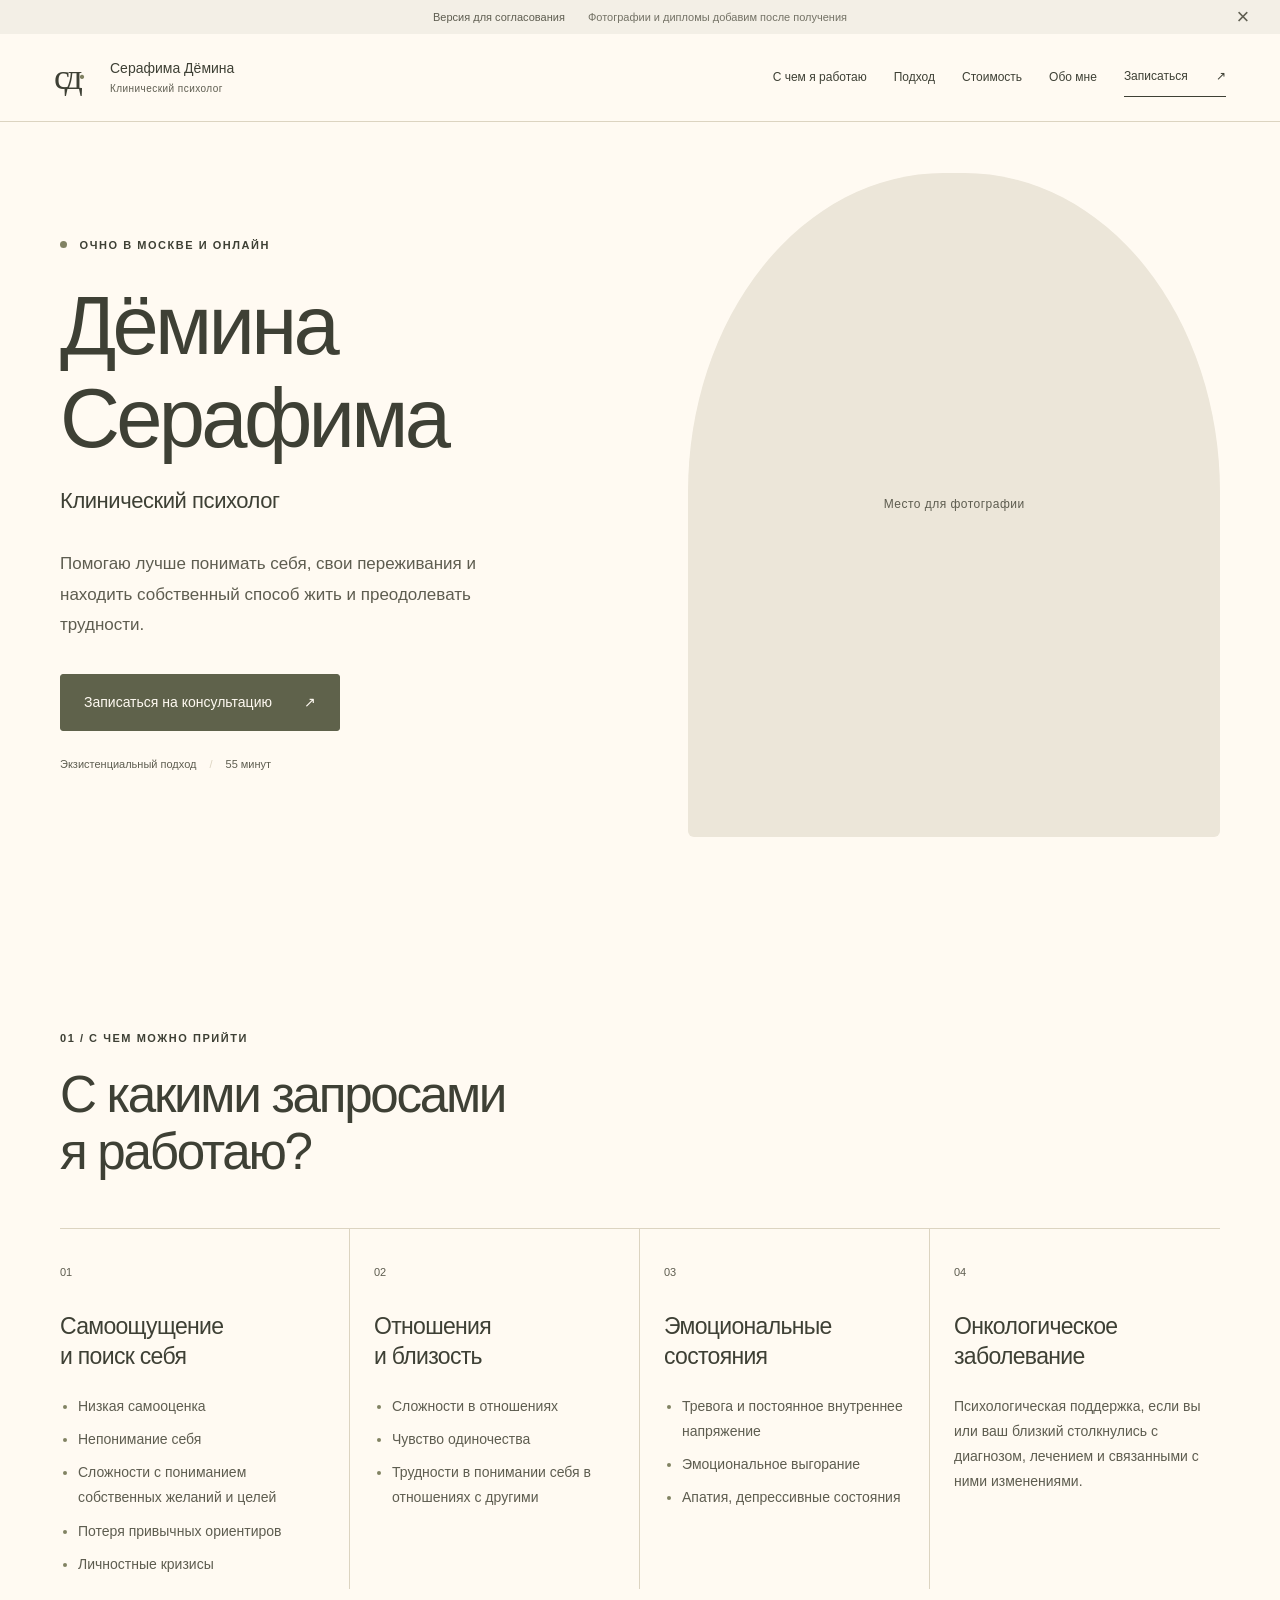
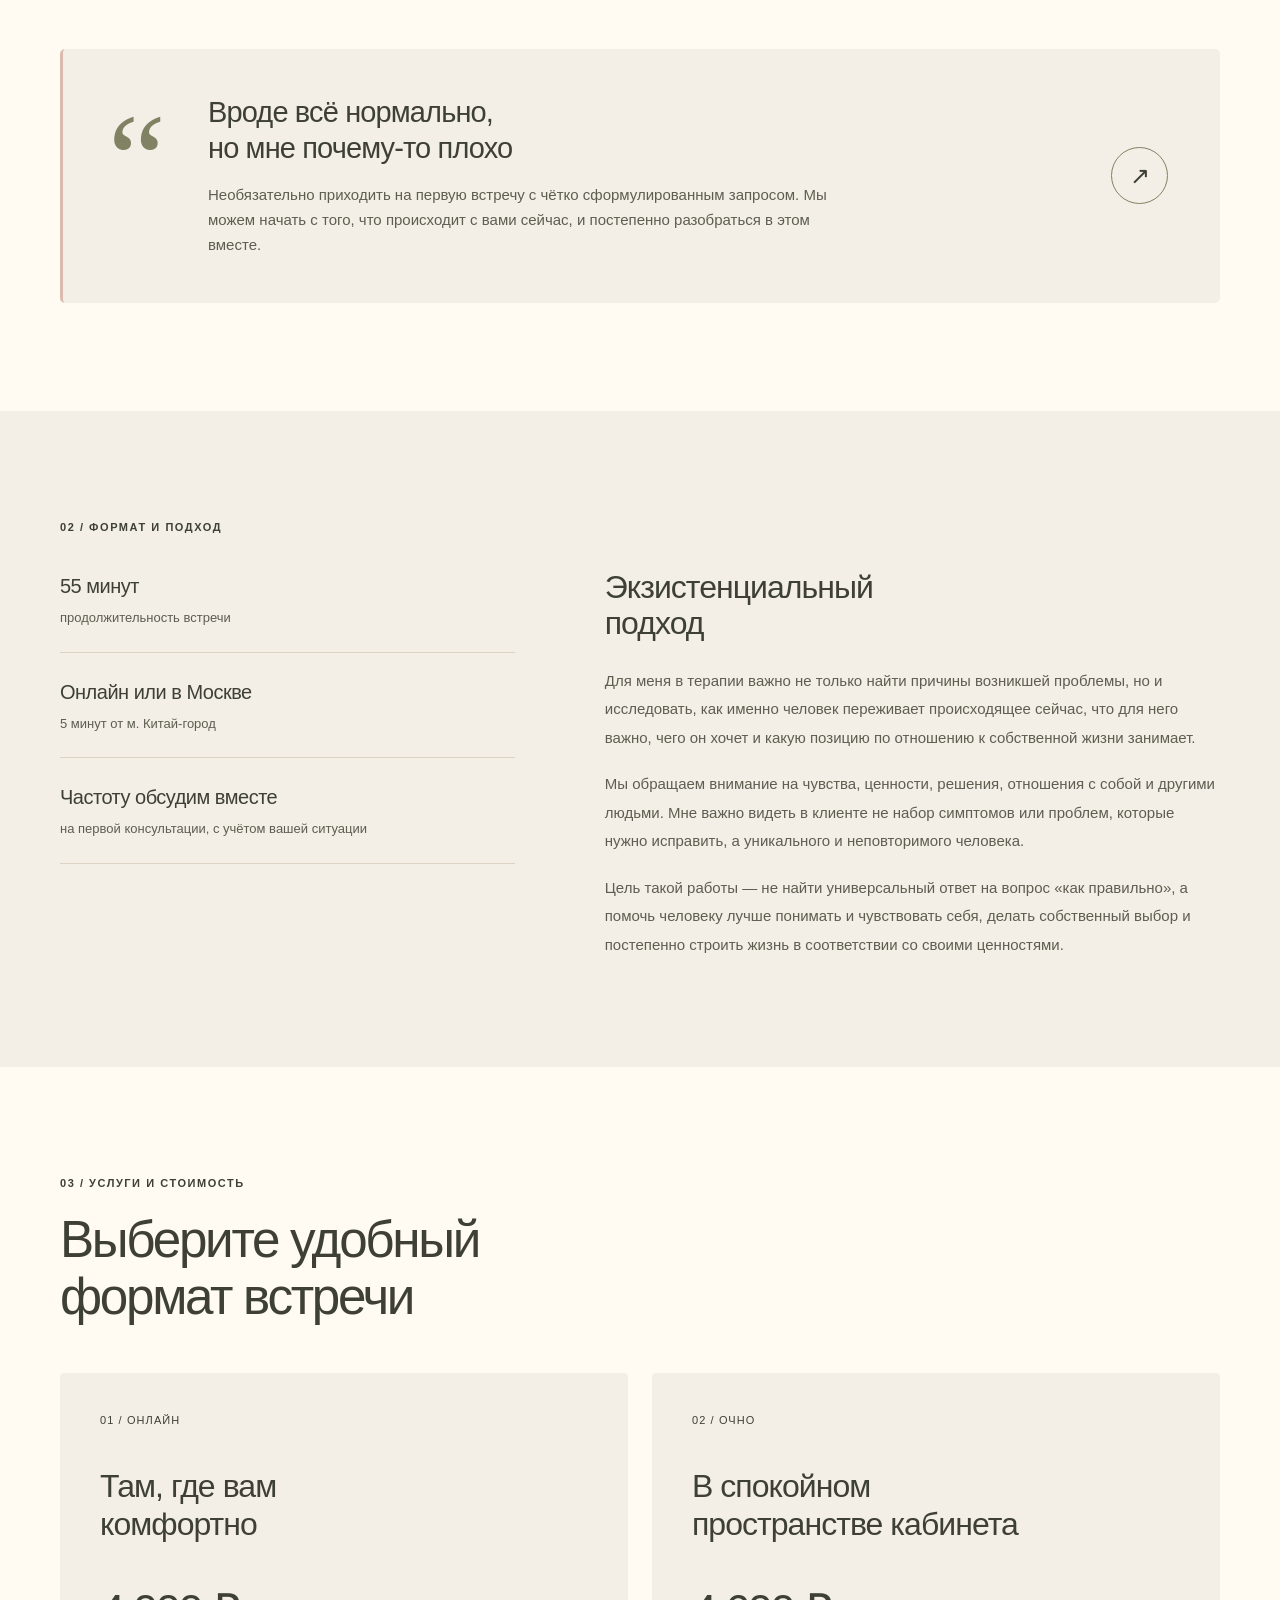
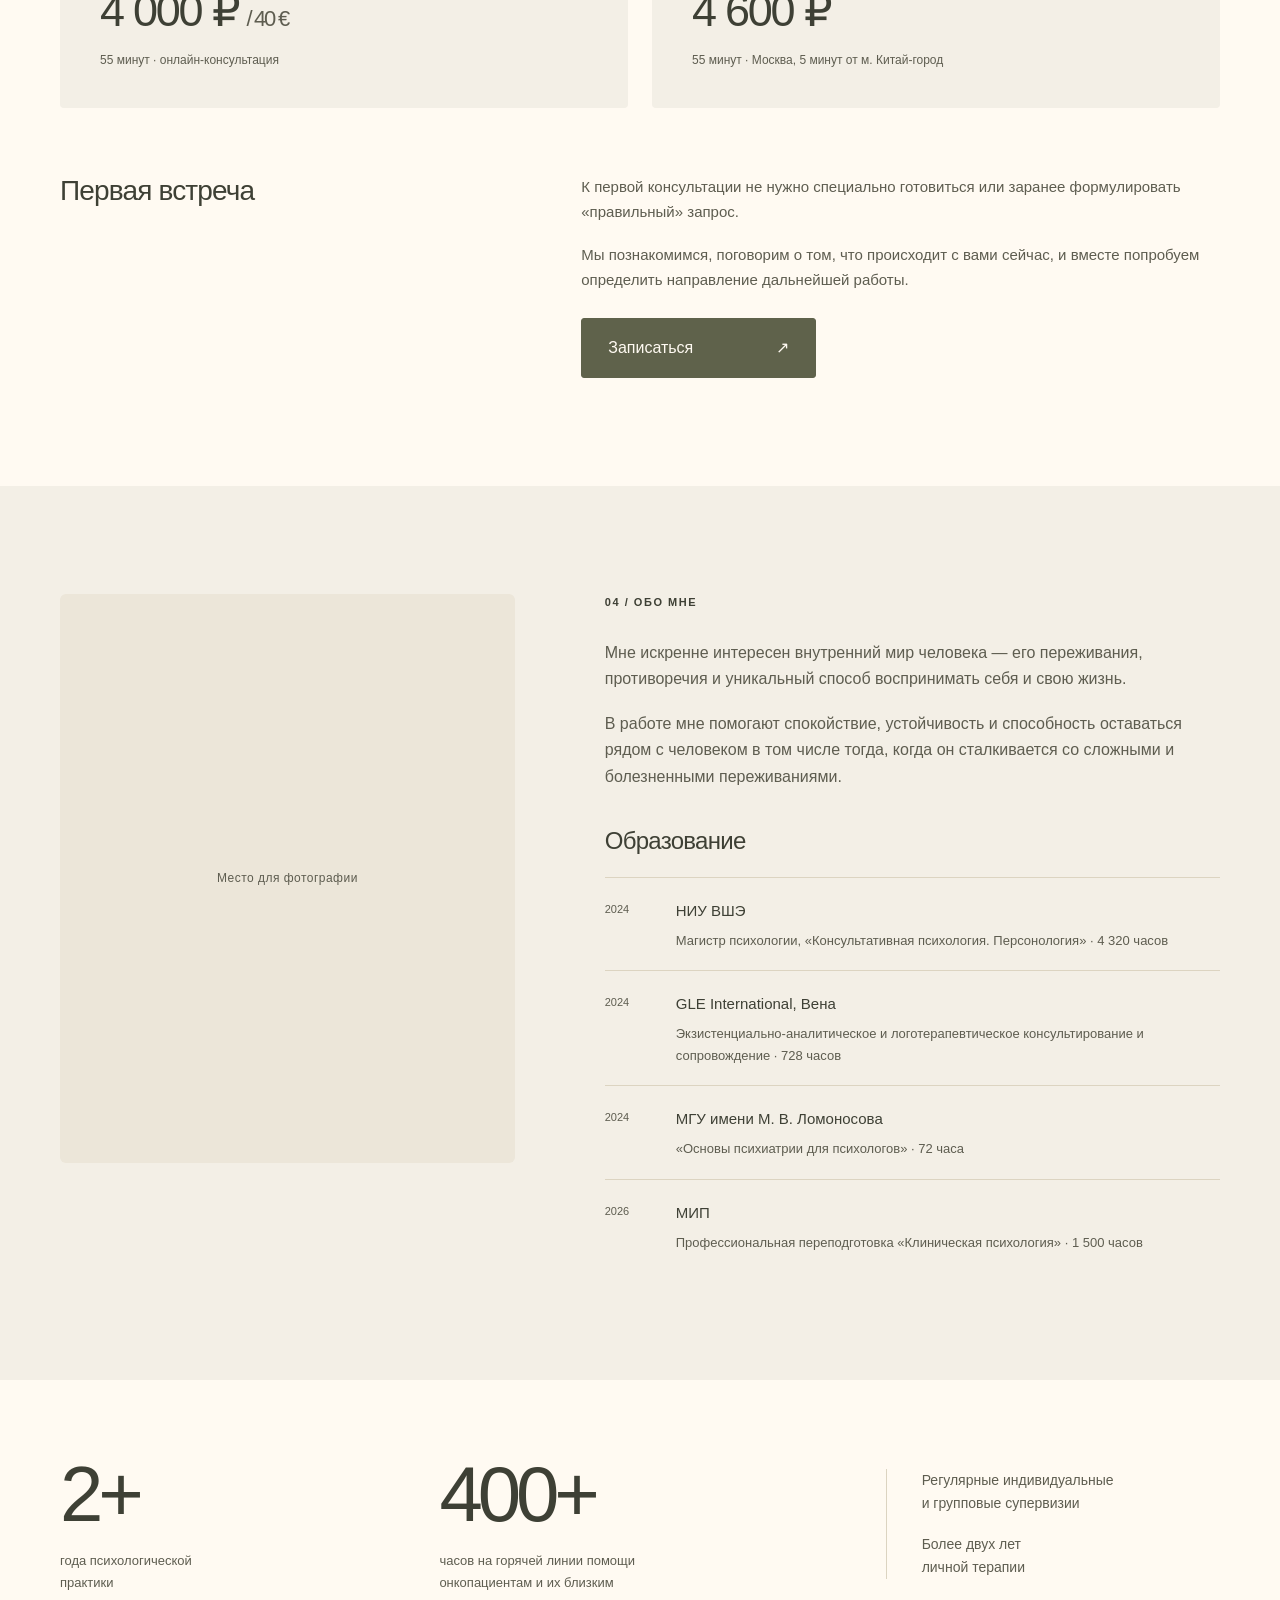
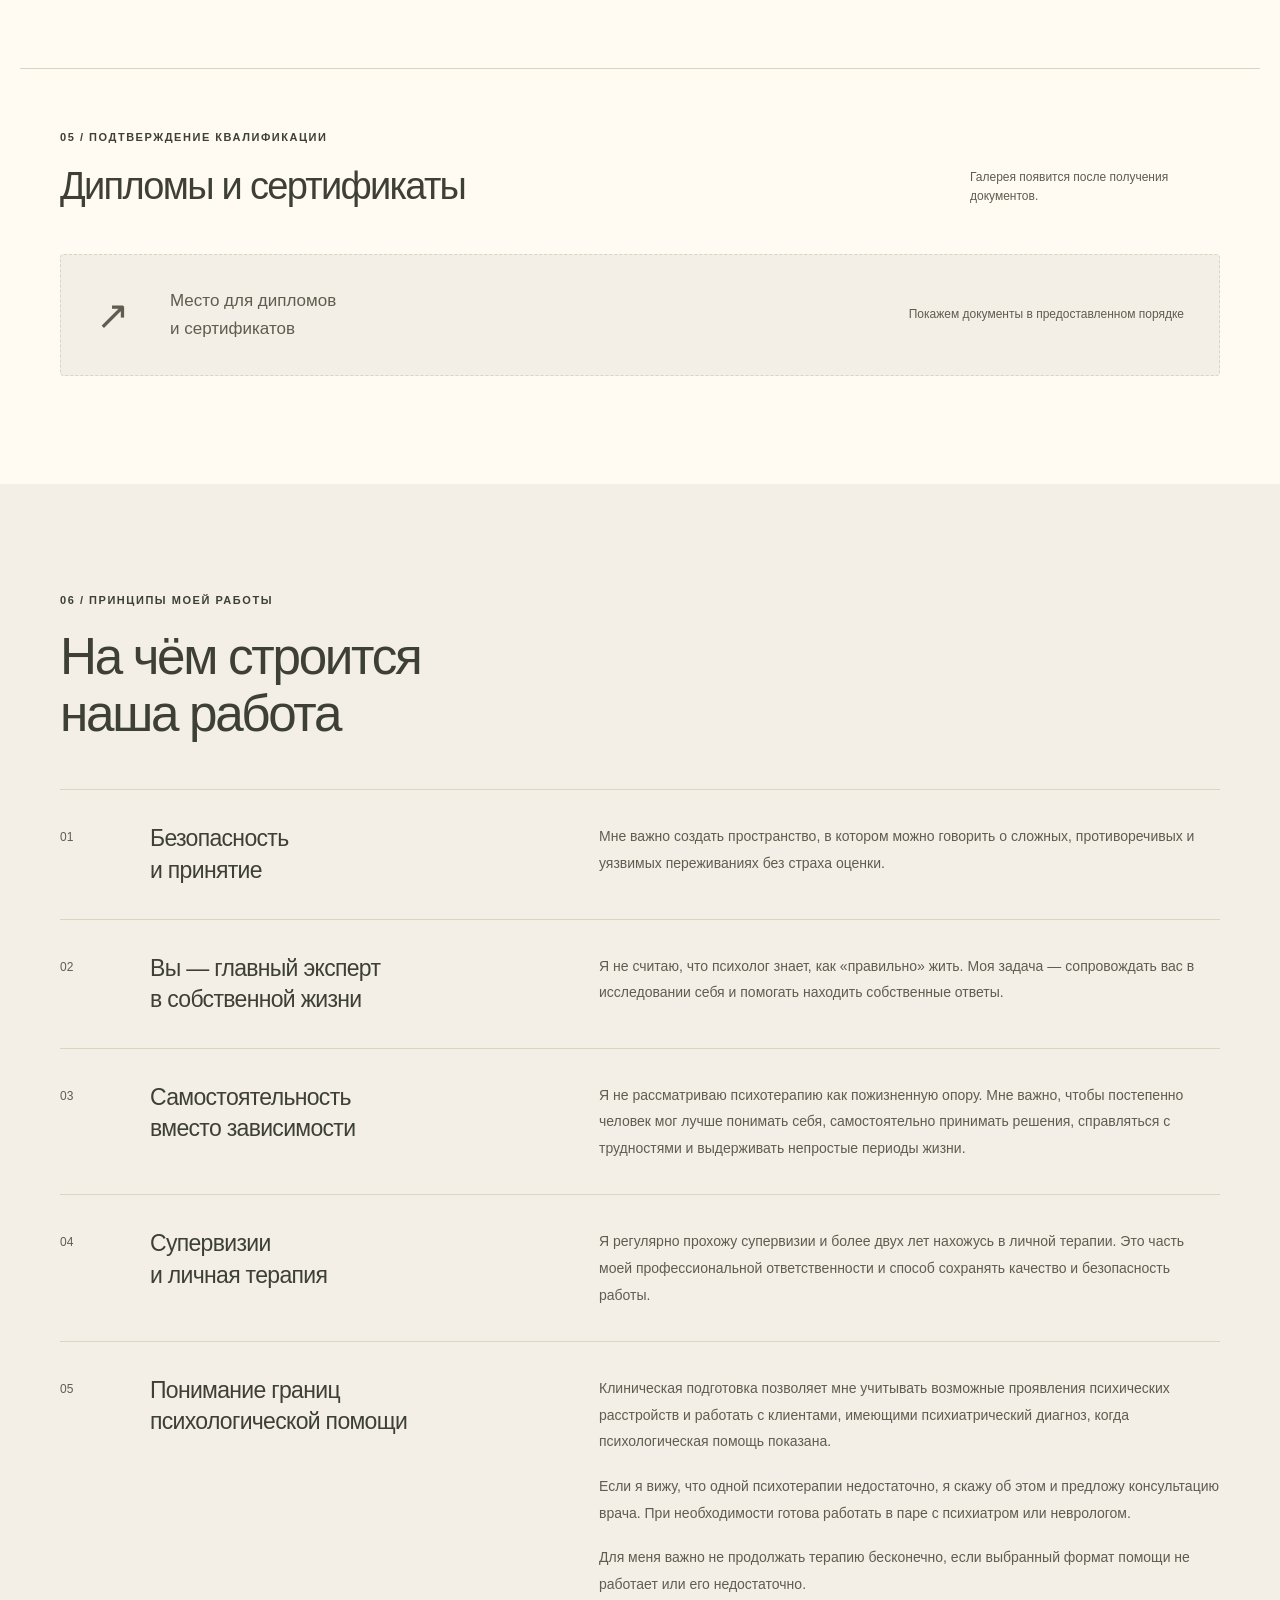
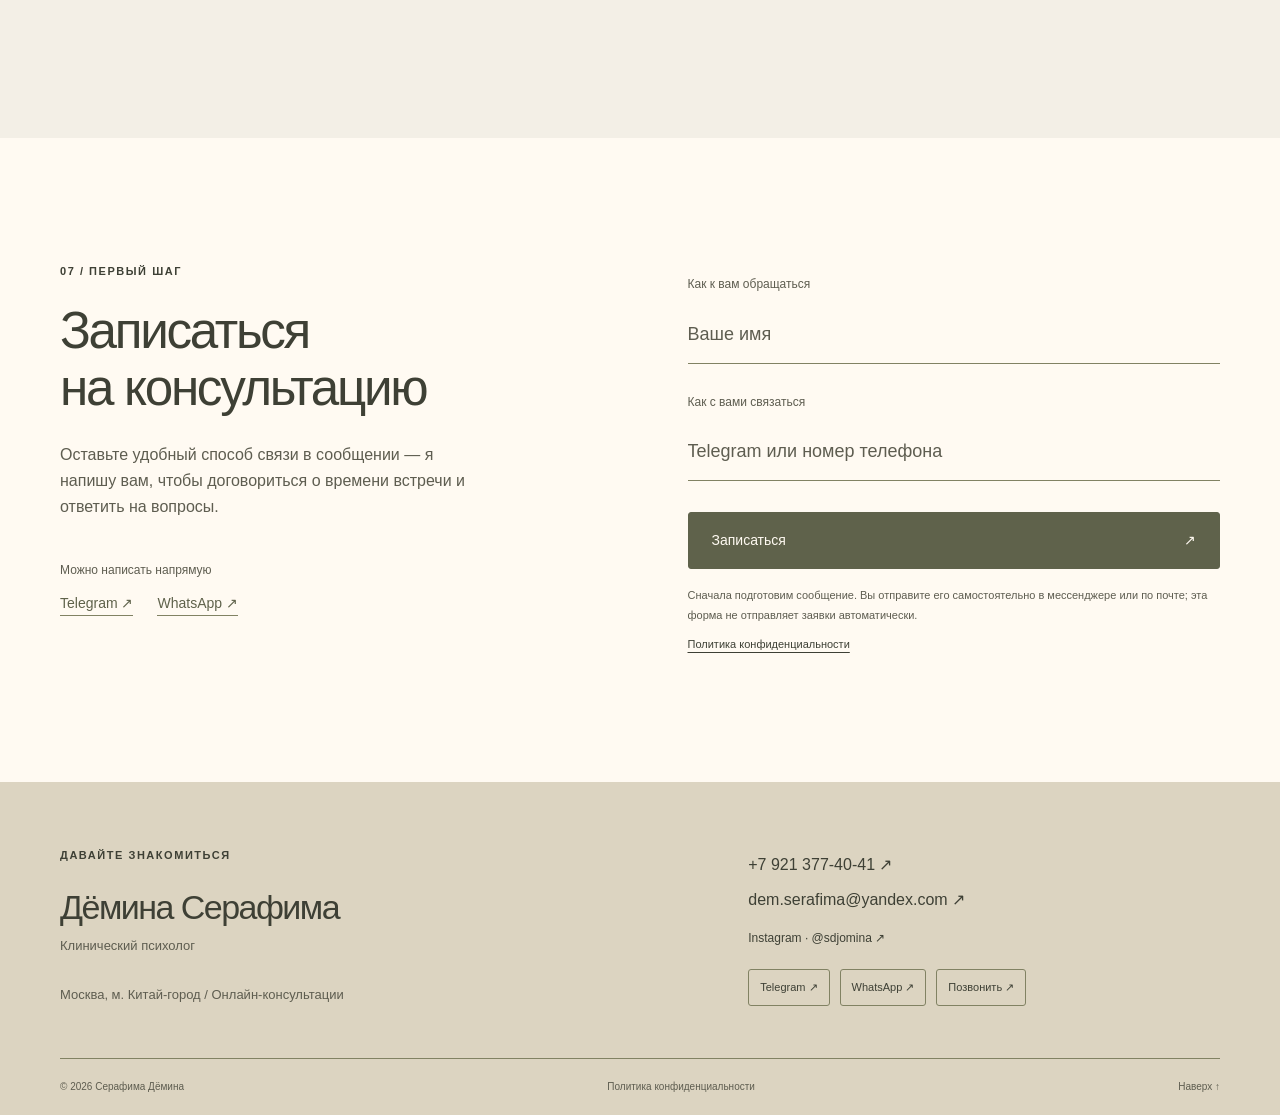
==== site/index.html @ 49097fc5 "Refine website layout and restrained warm palette from screenshots" ====
<!doctype html>
<html lang="ru">
<head>
  <meta charset="utf-8"><meta name="viewport" content="width=device-width,initial-scale=1">
  <title>Серафима Дёмина — клинический психолог</title>
  <meta name="description" content="Серафима Дёмина. Клинический психолог, экзистенциальный подход. Консультации онлайн и в Москве, у метро Китай-город. 55 минут.">
  <meta name="robots" content="noindex,nofollow">
  <meta name="theme-color" content="#fffaf2">
  <meta property="og:title" content="Серафима Дёмина — клинический психолог">
  <meta property="og:description" content="Понимать себя и находить собственный способ жить. Очно в Москве и онлайн.">
  <meta property="og:type" content="website">
  <link rel="icon" href="assets/favicon.svg" type="image/svg+xml">
  <link rel="stylesheet" href="style.css"><script src="config.js" defer></script><script src="app.js" defer></script>
</head>
<body>
<a class="skip" href="#main">Перейти к содержимому</a>
<div class="review-bar" id="review-bar">Версия для согласования <span>Фотографии и дипломы добавим после получения</span><button type="button" aria-label="Скрыть сообщение о версии" id="hide-review">×</button></div>
<header class="header"><div class="header-inner">
  <a class="wordmark" href="#home"><span class="monogram" aria-hidden="true">сд<span>·</span></span><span>Серафима Дёмина<small>Клинический психолог</small></span></a>
  <button type="button" class="menu-toggle" aria-expanded="false" aria-controls="navigation">Меню <span aria-hidden="true">☰</span></button>
  <nav id="navigation" aria-label="Основная навигация"><a href="#requests">С чем я работаю</a><a href="#format">Подход</a><a href="#prices">Стоимость</a><a href="#about">Обо мне</a><a class="nav-cta" href="#booking">Записаться <span aria-hidden="true">↗</span></a></nav>
</div></header>
<main id="main">
<section class="hero wrap" id="home" aria-labelledby="hero-name">
  <div class="hero-copy"><p class="eyebrow"><span class="dot"></span> Очно в Москве и онлайн</p><h1 id="hero-name">Дёмина<br>Серафима</h1><p class="profession">Клинический психолог</p><p class="hero-intro">Помогаю лучше понимать себя, свои переживания и находить собственный способ жить и преодолевать трудности.</p><a class="button" href="#booking">Записаться на консультацию <span aria-hidden="true">↗</span></a><div class="hero-meta"><span>Экзистенциальный подход</span><span>55 минут</span></div></div>
  <div class="hero-visual"><img id="hero-photo" class="portrait" alt="Серафима Дёмина" hidden><div class="photo-placeholder" id="hero-fallback"><span>Место для фотографии</span></div></div>
</section>
<section class="section wrap" id="requests" aria-labelledby="requests-title">
  <div class="section-heading"><p class="eyebrow">01 / С чем можно прийти</p><h2 id="requests-title">С какими запросами<br>я работаю?</h2></div>
  <div class="requests-grid">
    <article class="request"><span class="small-number">01</span><h3>Самоощущение<br>и поиск себя</h3><ul><li>Низкая самооценка</li><li>Непонимание себя</li><li>Сложности с пониманием собственных желаний и целей</li><li>Потеря привычных ориентиров</li><li>Личностные кризисы</li></ul></article>
    <article class="request"><span class="small-number">02</span><h3>Отношения<br>и близость</h3><ul><li>Сложности в отношениях</li><li>Чувство одиночества</li><li>Трудности в понимании себя в отношениях с другими</li></ul></article>
    <article class="request"><span class="small-number">03</span><h3>Эмоциональные<br>состояния</h3><ul><li>Тревога и постоянное внутреннее напряжение</li><li>Эмоциональное выгорание</li><li>Апатия, депрессивные состояния</li></ul></article>
    <article class="request"><span class="small-number">04</span><h3>Онкологическое<br>заболевание</h3><p>Психологическая поддержка, если вы или ваш близкий столкнулись с диагнозом, лечением и связанными с ними изменениями.</p></article>
  </div>
  <aside class="no-request"><span class="quote-mark" aria-hidden="true">“</span><div><h3>Вроде всё нормально,<br>но мне почему-то плохо</h3><p>Необязательно приходить на первую встречу с чётко сформулированным запросом. Мы можем начать с того, что происходит с вами сейчас, и постепенно разобраться в этом вместе.</p></div><a class="circle-link" href="#booking" aria-label="Перейти к записи на первую встречу">↗</a></aside>
</section>
<section class="approach section" id="format" aria-labelledby="format-title"><div class="wrap">
  <h2 class="eyebrow" id="format-title">02 / Формат и подход</h2>
  <div class="approach-grid"><div class="format-facts"><div><strong>55 минут</strong><span>продолжительность встречи</span></div><div><strong>Онлайн или в Москве</strong><span>5 минут от м. Китай-город</span></div><div><strong>Частоту обсудим вместе</strong><span>на первой консультации, с учётом вашей ситуации</span></div></div>
  <div class="approach-copy"><h3>Экзистенциальный<br>подход</h3><div><p>Для меня в терапии важно не только найти причины возникшей проблемы, но и исследовать, как именно человек переживает происходящее сейчас, что для него важно, чего он хочет и какую позицию по отношению к собственной жизни занимает.</p><p>Мы обращаем внимание на чувства, ценности, решения, отношения с собой и другими людьми. Мне важно видеть в клиенте не набор симптомов или проблем, которые нужно исправить, а уникального и неповторимого человека.</p><p>Цель такой работы — не найти универсальный ответ на вопрос «как правильно», а помочь человеку лучше понимать и чувствовать себя, делать собственный выбор и постепенно строить жизнь в соответствии со своими ценностями.</p></div></div></div>
</div></section>
<section class="section wrap" id="prices" aria-labelledby="prices-title"><div class="section-heading"><p class="eyebrow">03 / Услуги и стоимость</p><h2 id="prices-title">Выберите удобный<br>формат встречи</h2></div><div class="prices-grid">
  <article class="price-card"><div class="price-card-top"><span>01 / Онлайн</span></div><h3>Там, где вам<br>комфортно</h3><p class="price"><span data-value="onlineRub">4 000 ₽</span><small>/ <span data-value="onlineEur">40 €</span></small></p><p>55 минут · онлайн-консультация</p></article>
  <article class="price-card"><div class="price-card-top"><span>02 / Очно</span></div><h3>В спокойном<br>пространстве кабинета</h3><p class="price" data-value="offlineRub">4 600 ₽</p><p>55 минут · Москва, 5 минут от м. Китай-город</p></article>
</div><div class="first-meeting"><h3>Первая встреча</h3><div><p>К первой консультации не нужно специально готовиться или заранее формулировать «правильный» запрос.</p><p>Мы познакомимся, поговорим о том, что происходит с вами сейчас, и вместе попробуем определить направление дальнейшей работы.</p><a class="button first-meeting-cta" href="#booking">Записаться <span aria-hidden="true">↗</span></a></div></div></section>
<section class="section about" id="about" aria-labelledby="about-title"><div class="wrap about-grid"><div class="about-visual"><img id="about-photo" class="portrait" alt="Серафима Дёмина — клинический психолог" hidden><div class="photo-placeholder" id="about-fallback"><span>Место для фотографии</span></div></div><div><h2 class="eyebrow" id="about-title">04 / Обо мне</h2><div class="about-intro"><p>Мне искренне интересен внутренний мир человека — его переживания, противоречия и уникальный способ воспринимать себя и свою жизнь.</p><p>В работе мне помогают спокойствие, устойчивость и способность оставаться рядом с человеком в том числе тогда, когда он сталкивается со сложными и болезненными переживаниями.</p></div><h3 class="education-heading">Образование</h3><ol class="education"><li><span>2024</span><div><strong>НИУ ВШЭ</strong><p>Магистр психологии, «Консультативная психология. Персонология» · 4 320 часов</p></div></li><li><span>2024</span><div><strong>GLE International, Вена</strong><p>Экзистенциально-аналитическое и логотерапевтическое консультирование и сопровождение · 728 часов</p></div></li><li><span>2024</span><div><strong>МГУ имени М. В. Ломоносова</strong><p>«Основы психиатрии для психологов» · 72 часа</p></div></li><li><span>2026</span><div><strong>МИП</strong><p>Профессиональная переподготовка «Клиническая психология» · 1 500 часов</p></div></li></ol></div></div></section>
<section class="experience wrap" id="experience" aria-label="Профессиональный опыт"><div class="stat"><strong>2+</strong><p>года психологической<br>практики</p></div><div class="stat"><strong>400+</strong><p>часов на горячей линии помощи<br>онкопациентам и их близким</p></div><div class="experience-notes"><p>Регулярные индивидуальные<br>и групповые супервизии</p><p>Более двух лет<br>личной терапии</p></div></section>
<section class="section wrap certificates" id="certificates" aria-labelledby="cert-title"><div class="section-heading compact"><div><p class="eyebrow">05 / Подтверждение квалификации</p><h2 id="cert-title">Дипломы и сертификаты</h2></div><p id="cert-note">Галерея появится после получения документов.</p></div><div class="certificate-grid" id="certificate-grid"><div class="document-placeholder"><span aria-hidden="true">↗</span><p>Место для дипломов<br>и сертификатов</p><small>Покажем документы в предоставленном порядке</small></div></div></section>
<section class="section principles" id="principles" aria-labelledby="principles-title"><div class="wrap"><div class="section-heading"><p class="eyebrow">06 / Принципы моей работы</p><h2 id="principles-title">На чём строится<br>наша работа</h2></div><div class="principle-list">
<article><span>01</span><h3>Безопасность<br>и принятие</h3><p>Мне важно создать пространство, в котором можно говорить о сложных, противоречивых и уязвимых переживаниях без страха оценки.</p></article>
<article><span>02</span><h3>Вы — главный эксперт<br>в собственной жизни</h3><p>Я не считаю, что психолог знает, как «правильно» жить. Моя задача — сопровождать вас в исследовании себя и помогать находить собственные ответы.</p></article>
<article><span>03</span><h3>Самостоятельность<br>вместо зависимости</h3><p>Я не рассматриваю психотерапию как пожизненную опору. Мне важно, чтобы постепенно человек мог лучше понимать себя, самостоятельно принимать решения, справляться с трудностями и выдерживать непростые периоды жизни.</p></article>
<article><span>04</span><h3>Супервизии<br>и личная терапия</h3><p>Я регулярно прохожу супервизии и более двух лет нахожусь в личной терапии. Это часть моей профессиональной ответственности и способ сохранять качество и безопасность работы.</p></article>
<article><span>05</span><h3>Понимание границ<br>психологической помощи</h3><div><p>Клиническая подготовка позволяет мне учитывать возможные проявления психических расстройств и работать с клиентами, имеющими психиатрический диагноз, когда психологическая помощь показана.</p><p>Если я вижу, что одной психотерапии недостаточно, я скажу об этом и предложу консультацию врача. При необходимости готова работать в паре с психиатром или неврологом.</p><p>Для меня важно не продолжать терапию бесконечно, если выбранный формат помощи не работает или его недостаточно.</p></div></article>
</div></div></section>
<section class="section wrap booking" id="booking" aria-labelledby="booking-title"><div><p class="eyebrow">07 / Первый шаг</p><h2 id="booking-title">Записаться<br>на консультацию</h2><p class="booking-intro">Оставьте удобный способ связи в сообщении — я напишу вам, чтобы договориться о времени встречи и ответить на вопросы.</p><p class="booking-direct">Можно написать напрямую<br><a data-contact="telegram" href="https://t.me/Serafima99" target="_blank" rel="noopener noreferrer">Telegram ↗</a><a data-contact="whatsapp" href="https://wa.me/79213774041" target="_blank" rel="noopener noreferrer">WhatsApp ↗</a></p></div><div class="booking-form-wrap"><form id="booking-form"><label for="client-name">Как к вам обращаться</label><input id="client-name" placeholder="Ваше имя" autocomplete="given-name" required minlength="2" maxlength="80"><label for="client-contact">Как с вами связаться</label><input id="client-contact" placeholder="Telegram или номер телефона" autocomplete="off" required minlength="3" maxlength="160" aria-describedby="form-note"><p id="selected-format" hidden></p><button class="button" id="booking-submit" type="submit" disabled>Записаться <span aria-hidden="true">↗</span></button><p class="form-note" id="form-note">Сначала подготовим сообщение. Вы отправите его самостоятельно в мессенджере или по почте; эта форма не отправляет заявки автоматически.</p><a class="privacy-link" href="privacy.html">Политика конфиденциальности</a></form><noscript><p>Для составления сообщения включите JavaScript или напишите напрямую в Telegram, WhatsApp либо по электронной почте — контакты ниже.</p></noscript></div></section>
</main>
<footer class="footer" id="contacts"><div class="wrap"><div class="footer-main"><div><p class="eyebrow">Давайте знакомиться</p><h2>Дёмина Серафима</h2><p>Клинический психолог</p><p>Москва, м. Китай-город / Онлайн-консультации</p></div><div class="contact-list"><a data-contact="phone" href="tel:+79213774041">+7 921 377-40-41 ↗</a><a data-contact="email" href="mailto:dem.serafima@yandex.com">dem.serafima@yandex.com ↗</a><a data-contact="instagram" href="https://www.instagram.com/sdjomina/" target="_blank" rel="noopener noreferrer">Instagram · @sdjomina ↗</a><div class="footer-buttons"><a data-contact="telegram" href="https://t.me/Serafima99" target="_blank" rel="noopener noreferrer">Telegram ↗</a><a data-contact="whatsapp" href="https://wa.me/79213774041" target="_blank" rel="noopener noreferrer">WhatsApp ↗</a><a data-contact="phone" href="tel:+79213774041">Позвонить ↗</a></div></div></div><div class="footer-bottom"><span>© 2026 Серафима Дёмина</span><a href="privacy.html">Политика конфиденциальности</a><a href="#home">Наверх ↑</a></div></div></footer>
<dialog id="message-dialog" aria-labelledby="dialog-title"><div class="dialog-inner"><button class="dialog-close" type="button" data-close aria-label="Закрыть окно">×</button><p class="eyebrow">Осталось отправить</p><h2 id="dialog-title">Сообщение готово</h2><p>Заявка ещё не отправлена. Выберите удобный способ связи.</p><label for="message-preview" class="sr-only">Текст сообщения</label><textarea id="message-preview" readonly rows="6"></textarea><div class="message-actions"><button class="button" id="copy-message" type="button">Скопировать текст</button><a id="message-telegram" class="button button-outline" href="https://t.me/Serafima99" target="_blank" rel="noopener noreferrer">Открыть Telegram ↗</a><a id="message-whatsapp" class="text-link" target="_blank" rel="noopener noreferrer">Отправить через WhatsApp ↗</a><a id="message-email" class="text-link">Открыть письмо ↗</a></div><p class="form-note">Для Telegram скопируйте текст, откройте чат и вставьте сообщение. В WhatsApp и почте текст подставится; нажмите «Отправить» в самом приложении.</p><p id="copy-status" role="status" aria-live="polite"></p></div></dialog>
<dialog id="image-dialog" aria-label="Просмотр документа"><button class="dialog-close" type="button" data-close aria-label="Закрыть документ">×</button><img id="document-full" alt=""></dialog>
</body></html>
---- site/style.css ----
:root{--paper:#fffaf2;--surface:#f3efe6;--ink:#3e4035;--muted:#5e5d50;--line:#dcd4c1;--olive:#818263;--sage:#c2c395;--blush:#ddbaae;--peach:#efd7cf;--photo:#ece6d9;--green:#5f624b;--green-hover:#4e513e;--header-height:100px;--radius:6px;--width:1240px}
*{box-sizing:border-box}
html{scroll-behavior:smooth;scroll-padding-top:calc(var(--header-height) + 24px)}
body{margin:0;background:var(--paper);color:var(--ink);font-family:"Manrope", "Avenir Next", "Segoe UI",Arial,sans-serif;font-size:17px;line-height:1.65;-webkit-font-smoothing:antialiased}
h1,h2,h3,p{margin:0}
a{color:inherit;text-decoration:none}
button,input,textarea{font:inherit}
button,a,input,textarea{-webkit-tap-highlight-color:transparent}
a,button{touch-action:manipulation}
button{cursor:pointer}
button:disabled{cursor:wait}
img{display:block;max-width:100%}
button:focus-visible,a:focus-visible,input:focus-visible,textarea:focus-visible{outline:3px solid var(--green);outline-offset:5px}
a:hover{color:var(--green)}
p+p{margin-top:18px}
h1,h2,h3{font-weight:400;letter-spacing:-.045em;line-height:1.12}
h1{font-size:clamp(56px,6.5vw,92px)}
h2{font-size:clamp(34px,4vw,52px)}
h3{font-size:27px;letter-spacing:-.03em}
ul{padding-left:18px;margin:22px 0 0}
li+li{margin-top:8px}
li::marker{color:var(--olive)}
.wrap{max-width:var(--width);padding-inline:40px;margin:auto}
.section{padding-top:108px;padding-bottom:108px}
.eyebrow{text-transform:uppercase;letter-spacing:.14em;font-size:11px;font-weight:600;line-height:1.6}
.dot{width:7px;height:7px;background:var(--olive);border-radius:50%;display:inline-block;margin:0 8px 1px 0}
.review-bar{min-height:34px;background:var(--surface);position:relative;text-align:center;padding:7px 44px;font-size:11px;line-height:20px;color:var(--muted)}
.review-bar span{opacity:.85;margin-left:20px}
.review-bar button{position:absolute;right:20px;top:0;border:0;background:transparent;font-size:22px;color:inherit;min-width:34px;min-height:34px}
.header{position:sticky;top:0;z-index:20;background:var(--paper);border-bottom:1px solid var(--line)}
.wordmark{display:flex;align-items:center;gap:13px;font-size:14px;line-height:1.3}
.wordmark small{font-size:10px;color:var(--muted);display:block;margin-top:5px;letter-spacing:.045em}
.monogram{font-family:Georgia,serif;font-size:36px;letter-spacing:-.15em;display:block;width:43px}
.monogram span{color:var(--olive)}
.header nav{display:flex;align-items:center;gap:27px;font-size:12px}
.header nav a{padding-block:9px}
.nav-cta{border-bottom:1px solid var(--ink)}
.nav-cta span{margin-left:25px}
.menu-toggle{display:none}
.hero{display:grid;grid-template-columns:1.05fr 1fr;gap:70px;padding-top:51px;padding-bottom:85px;align-items:center}
.hero .eyebrow{margin-bottom:24px}
.profession{font-size:22px;margin-top:18px;letter-spacing:-.02em}
.hero-intro{max-width:475px;margin-top:30px;font-size:17px;color:var(--muted);line-height:1.8}
.button{display:inline-flex;align-items:center;justify-content:space-between;gap:32px;border:1px solid var(--green);border-radius:3px;background:var(--green);color:var(--paper);padding:17px 23px;font-size:14px;line-height:1.5;transition:background .2s,color .2s,transform .2s}
.button:hover{background:var(--green-hover);color:var(--paper);transform:translateY(-1px)}
.hero .button{margin-top:33px}
.hero-meta{display:flex;flex-wrap:wrap;gap:13px;font-size:11px;color:var(--muted);margin-top:24px}
.hero-meta span+span:before{content:"/";margin-right:13px;color:var(--line)}
.hero-visual{position:relative;align-self:center;width:100%;aspect-ratio:4/5;overflow:hidden;border-radius:48% 48% 6px 6px}
.portrait{position:absolute;inset:0;width:100%;height:100%;object-fit:cover;object-position:center 30%}
.section-heading{margin-bottom:47px}
.section-heading h2{margin-top:18px}
.section-heading>p:last-child:not(.eyebrow){margin-top:24px;color:var(--muted)}
.requests-grid{display:grid;grid-template-columns:repeat(4,1fr);gap:0;border-top:1px solid var(--line)}
.request{padding:28px 24px 12px;border-right:1px solid var(--line)}
.request:first-child{padding-left:0}
.request:last-child{border:0;padding-right:0}
.small-number{font-size:11px;color:var(--muted)}
.request h3{font-size:23px;line-height:1.3;margin-top:27px;min-height:60px}
.request p,.request ul{font-size:14px;color:var(--muted);line-height:1.8}
.request p{margin-top:22px}
.no-request{display:grid;grid-template-columns:70px 1fr 64px;align-items:center;gap:30px;margin-top:60px;padding:45px;background:var(--surface);border-left:3px solid var(--blush);border-radius:5px}
.quote-mark{font-family:Georgia,serif;font-size:130px;line-height:1;align-self:start;color:var(--olive)}
.no-request h3{font-size:29px;line-height:1.25}
.no-request p{margin-top:17px;max-width:650px;font-size:15px;color:var(--muted)}
.circle-link{display:flex;width:57px;height:57px;align-items:center;justify-content:center;border:1px solid var(--olive);border-radius:50%;font-size:24px}
.approach{background:var(--surface)}
.format-facts{padding-top:0}
.format-facts>div{padding:0 0 23px;margin-bottom:23px;border-bottom:1px solid var(--line)}
.format-facts strong{display:block;font-size:20px;font-weight:400;letter-spacing:-.025em}
.format-facts span{display:block;margin-top:4px;font-size:13px;color:var(--muted)}
.prices-grid{display:grid;grid-template-columns:1fr 1fr;gap:24px}
.price-card{padding:38px 40px;background:var(--surface);border-radius:4px}
.price-card-top{display:flex;justify-content:space-between;font-size:11px;text-transform:uppercase;letter-spacing:.1em}
.price-card h3{margin-top:38px;font-size:32px;line-height:1.2}
.price{font-size:45px;line-height:1.2;letter-spacing:-.05em;margin-top:40px}
.price small{font-size:22px;margin-left:8px;color:var(--muted)}
.price-card>p:not(.price){font-size:12px;margin-top:13px;color:var(--muted)}
.button-outline{background:transparent;color:var(--ink);border-color:var(--olive)}
.button-outline:hover{background:var(--ink);color:var(--paper)}
.first-meeting{display:grid;grid-template-columns:1fr 1.4fr;gap:65px;padding:47px 0 0;margin-top:20px}
.first-meeting h3{font-size:28px}
.first-meeting p{font-size:15px;color:var(--muted)}
.text-link{display:inline-block;font-size:14px;text-decoration:underline;text-underline-offset:5px}
.about{background:var(--surface)}
.about-grid{display:grid;grid-template-columns:.85fr 1.15fr;gap:90px}
.about-intro{font-size:16px;color:var(--muted);margin-top:28px}
.about-visual{align-self:start;position:relative;width:100%;aspect-ratio:4/5;overflow:hidden;border-radius:6px}
.education-heading{margin-top:38px;font-size:24px}
.education{list-style:none;margin:22px 0 0;padding:0}
.education li{display:grid;grid-template-columns:47px 1fr;gap:24px;padding:19px 0;border-top:1px solid var(--line);margin:0}
.education li>span{font-size:11px;color:var(--muted);padding-top:3px}
.education strong{font-size:15px;font-weight:500}
.education p{font-size:13px;color:var(--muted);margin-top:5px;line-height:1.65}
.experience{display:grid;grid-template-columns:1fr 1.2fr 1fr;gap:45px;padding-top:75px;padding-bottom:75px}
.stat strong{font-size:78px;font-weight:400;letter-spacing:-.065em;line-height:1}
.stat p{margin-top:17px;font-size:13px;color:var(--muted);line-height:1.65}
.experience-notes{border-left:1px solid var(--line);padding-left:35px;align-self:center;font-size:14px;color:var(--muted)}
.certificates{padding-top:60px;border-top:1px solid var(--line)}
.compact{display:flex;justify-content:space-between;gap:50px;align-items:end}
.compact h2{font-size:38px}
.compact>p{font-size:12px;max-width:250px}
.certificate-grid{display:grid;grid-template-columns:repeat(4,1fr);gap:20px}
.document-placeholder{grid-column:1/-1;border:1px dashed var(--line);padding:27px 35px;display:flex;gap:40px;align-items:center;color:var(--muted);border-radius:4px;background:var(--surface)}
.document-placeholder>span{font-size:40px}
.document-placeholder p{font-size:17px}
.document-placeholder small{margin-left:auto;max-width:280px;font-size:12px}
.certificate-button{padding:12px;background:var(--paper);border:1px solid var(--line);border-radius:4px;cursor:zoom-in}
.certificate-button img{width:100%;aspect-ratio:3/4;object-fit:contain}
.certificate-button span{display:block;font-size:11px;padding:10px;text-align:left}
.principles{background:var(--surface)}
.principle-list article{display:grid;grid-template-columns:55px 1fr 1.5fr;gap:35px;padding:33px 0;border-top:1px solid var(--line)}
.principle-list article>span{font-size:12px;color:var(--muted);padding-top:5px}
.principle-list h3{font-size:23px;line-height:1.35}
.principle-list p{font-size:14px;line-height:1.9;color:var(--muted)}
.booking{display:grid;grid-template-columns:1fr 1fr;gap:95px;padding-top:125px;padding-bottom:125px}
.booking h2{margin-top:21px}
.booking-intro{font-size:16px;color:var(--muted);margin-top:25px;max-width:420px}
.booking-direct{font-size:12px;color:var(--muted);margin-top:40px}
.booking-direct a{margin-right:24px;border-bottom:1px solid var(--olive);display:inline-block;margin-top:11px;color:var(--green);font-size:14px}
.booking-form-wrap{padding-top:12px}
form label{display:block;font-size:12px;color:var(--muted);margin:0 0 12px}
form input{display:block;width:100%;border:0;border-bottom:1px solid var(--olive);border-radius:0;background:transparent;font-size:21px;line-height:1.5;padding:10px 0 14px;color:var(--ink);margin-bottom:29px}
form input::placeholder{color:var(--muted);font-size:18px}
form .button{width:100%;margin-top:2px}
.form-note{font-size:11px;line-height:1.8;color:var(--muted);margin-top:17px}
.privacy-link{display:inline-block;font-size:11px;margin-top:9px;text-decoration:underline;text-underline-offset:4px}
#selected-format{font-size:12px;margin-bottom:18px;color:var(--green)}
.footer{background:var(--line);padding-top:65px;padding-bottom:20px}
.footer-main{display:grid;grid-template-columns:1.3fr 1fr;gap:75px;padding-bottom:52px}
.footer h2{font-size:34px;margin-top:24px}
.footer-main>div>p:not(.eyebrow){font-size:13px;color:var(--muted);margin-top:9px}
.footer-main>div>p:last-child{margin-top:27px}
.contact-list>a{display:block;font-size:16px;line-height:2.2}
.contact-list>a:nth-child(3){font-size:12px;margin-top:8px}
.footer-buttons{display:flex;gap:10px;flex-wrap:wrap;margin-top:18px}
.footer-buttons a{font-size:11px;border:1px solid var(--olive);padding:8px 11px;border-radius:3px}
.footer-bottom{border-top:1px solid var(--olive);padding-top:20px;display:flex;justify-content:space-between;gap:15px;font-size:10px;color:var(--muted)}
.skip{position:fixed;top:0;left:20px;transform:translateY(-120%);padding:15px;background:var(--paper);z-index:99}
.skip:focus{transform:translateY(0)}
.sr-only{position:absolute;width:1px;height:1px;margin:-1px;overflow:hidden;clip:rect(0,0,0,0)}
dialog{border:0;border-radius:8px;padding:0;background:var(--paper);color:var(--ink);max-width:600px;width:calc(100% - 32px);max-height:90svh;box-shadow:0 25px 100px #3e403533}
dialog::backdrop{background:#3e403580;backdrop-filter:blur(4px)}
.dialog-inner{padding:40px}
.dialog-close{position:absolute;right:13px;top:8px;background:transparent;border:0;font-size:30px;color:inherit;min-width:44px;min-height:44px}
.dialog-inner h2{font-size:32px;margin-top:16px}
.dialog-inner>p:not(.eyebrow){font-size:13px;margin-top:17px}
.dialog-inner textarea{width:100%;margin-top:24px;padding:15px;border:1px solid var(--line);border-radius:3px;background:var(--surface);resize:vertical;font-size:14px;color:var(--ink)}
.message-actions{display:grid;grid-template-columns:1fr 1fr;gap:16px;margin-top:20px}
.message-actions .button{font-size:11px;padding:13px 16px;justify-content:center;gap:0}
.message-actions .text-link{font-size:11px}
#copy-status{min-height:20px;font-size:12px}
#image-dialog{max-width:950px;background:var(--paper);padding:50px 20px 20px}
#document-full{max-height:78svh;object-fit:contain;width:100%}
[hidden]{display:none!important}
.policy{max-width:760px;margin:auto;padding:60px 30px 90px}
.policy h1{font-size:43px;margin:38px 0 25px}
.policy h2{font-size:23px;margin:35px 0 14px}
.policy p,.policy li{font-size:15px;line-height:1.85}
.policy a{text-decoration:underline;text-underline-offset:4px}

.header-inner{max-width:1440px;margin:auto;display:flex;align-items:center;justify-content:space-between;gap:30px;padding:20px 54px}

.photo-placeholder{position:absolute;inset:0;display:grid;place-items:center;background:var(--photo);color:var(--muted)}

.photo-placeholder span{font-size:12px;letter-spacing:.04em;padding:20px;text-align:center}

.approach-grid{display:grid;grid-template-columns:.85fr 1.15fr;gap:90px;margin-top:34px}

.approach-copy h3{font-size:32px;margin-bottom:25px}

.approach-copy p{font-size:15px;line-height:1.9;color:var(--muted)}

.format-facts>div:last-child{margin-bottom:0}

.first-meeting-cta{min-width:235px;min-height:56px;margin-top:26px;font-size:16px;padding:17px 26px}

@media(min-width:1450px){.hero{padding-top:75px;padding-bottom:100px}
}
@media(max-width:1080px){.header-inner{padding:20px 32px}
.header nav{gap:19px;font-size:11px}
.hero{gap:40px}
.hero h1{font-size:70px}
.hero-intro{font-size:15px}
.request{padding-inline:16px}
.request h3{font-size:21px}
.request ul,.request p{font-size:13px}
.about-grid{gap:50px}
.booking{gap:50px}
}
@media(max-width:800px){.approach-grid{grid-template-columns:1fr;gap:36px}
.header nav.is-open{max-height:60svh;overflow-y:auto}
.wrap{padding-inline:25px}
.section{padding-top:75px;padding-bottom:75px}
.header-inner{padding:18px 25px;flex-wrap:wrap;gap:16px}
.menu-toggle{display:flex;align-items:center;gap:15px;background:none;border:1px solid var(--line);border-radius:3px;font-size:12px;padding:9px 12px;color:var(--ink)}
.header nav{display:none;width:100%;padding:10px 0 0;border-top:1px solid var(--line)}
.header nav.is-open{display:flex;flex-wrap:wrap;gap:15px 24px}
.hero{gap:30px;padding-top:35px;padding-bottom:55px}
.hero h1{font-size:52px}
.hero .eyebrow{font-size:9px}
.profession{font-size:18px}
.hero-intro{font-size:14px;margin-top:20px}
.hero .button{font-size:12px;padding:14px 17px;gap:17px}
.hero-meta{font-size:9px}
.requests-grid{grid-template-columns:repeat(2,1fr);gap:20px}
.request,.request:first-child,.request:last-child{border:0;padding:22px 0 15px}
.request:nth-child(odd){padding-right:20px}
.request h3{min-height:0;font-size:24px}
.request p,.request ul{font-size:14px}
.no-request{padding:30px;gap:15px;grid-template-columns:45px 1fr}
.quote-mark{font-size:90px}
.no-request .circle-link{display:none}
.price-card{padding:28px}
.price-card h3{font-size:26px}
.price{font-size:38px}
.first-meeting{gap:35px}
.about-grid{grid-template-columns:.8fr 1.2fr;gap:35px}
.about-intro{font-size:14px}
.education li{gap:12px}
.experience{gap:30px}
.stat strong{font-size:64px}
.experience-notes{padding-left:22px;font-size:12px}
.compact{display:block}
.compact>p{max-width:100%;margin-top:15px}
.certificate-grid{grid-template-columns:repeat(2,1fr)}
.document-placeholder{gap:25px}
.document-placeholder small{max-width:175px}
.principle-list article{grid-template-columns:35px 1fr 1.25fr;gap:20px}
.principle-list h3{font-size:21px}
.principle-list p{font-size:13px}
.booking{gap:35px}
.booking-intro{font-size:14px}
.footer-main{gap:40px}
.footer h2{font-size:29px}
.contact-list>a{font-size:14px}
}

@media(max-width:560px){
.first-meeting-cta{width:100%}
.approach-copy h3{font-size:27px}
.approach-copy p{font-size:14px}
.wrap{padding-inline:23px}
.review-bar{font-size:9px;padding-left:12px;padding-right:38px;line-height:1.7}
.review-bar span{display:none}
.review-bar button{right:5px}
.header-inner{padding:16px 23px;gap:12px}
.wordmark{font-size:12px;gap:9px}
.wordmark small{font-size:9px}
.monogram{font-size:32px;width:35px}
.hero{display:flex;flex-direction:column;align-items:stretch;gap:37px;padding-top:32px;padding-bottom:40px}
.hero h1{font-size:clamp(52px,16vw,65px)}
.hero .eyebrow{font-size:10px;margin-bottom:19px}
.profession{font-size:20px;margin-top:17px}
.hero-intro{font-size:15px;line-height:1.8;margin-top:24px;max-width:none}
.hero .button{font-size:13px;min-height:54px;margin-top:26px;width:100%;padding-inline:22px}
.hero-meta{font-size:10px;margin-top:19px}
.hero-visual{max-width:460px;align-self:center}
.section{padding-top:60px;padding-bottom:60px}
h2{font-size:36px;line-height:1.13}
.section-heading{margin-bottom:33px}
.section-heading h2{margin-top:16px}
.section-heading>p:last-child:not(.eyebrow){font-size:14px}
.eyebrow{font-size:9px}
.requests-grid{grid-template-columns:1fr;gap:0}
.request h3{font-size:23px;margin-top:15px;line-height:1.3}
.request h3 br{display:none}
.request:nth-child(odd){padding-right:0}
.request ul{padding-left:13px;margin-top:16px}
.request p,.request ul{font-size:14px;line-height:1.85}
.request{padding-top:25px!important;padding-bottom:24px!important;border-bottom:1px solid var(--line)!important}
.no-request{grid-template-columns:1fr;margin-top:29px;padding:27px}
.quote-mark{font-size:68px;height:35px}
.no-request h3{font-size:25px}
.no-request p{font-size:13px;line-height:1.85}
.format-facts strong{font-size:19px}
.format-facts span{font-size:12px}
.format-facts>div{margin-bottom:18px;padding-bottom:18px}
.prices-grid{grid-template-columns:1fr;gap:17px}
.price-card{padding:28px}
.price-card h3{font-size:29px;margin-top:28px}
.price{font-size:44px;margin-top:30px}
.first-meeting{display:block;margin-top:12px;padding-top:27px}
.first-meeting h3{font-size:26px;margin-bottom:21px}
.first-meeting p{font-size:14px}
.about-grid{display:flex;flex-direction:column;gap:35px}
.about-visual{max-width:460px;align-self:center}
.about-intro{font-size:15px}
.education li{grid-template-columns:40px 1fr;gap:15px}
.education p{font-size:12px}
.education strong{font-size:14px}
.experience{grid-template-columns:1fr 1fr;gap:30px 20px;padding-top:50px;padding-bottom:50px}
.stat strong{font-size:65px}
.stat p{font-size:11px;line-height:1.8}
.experience-notes{grid-column:1/-1;border-left:0;border-top:1px solid var(--line);padding:25px 0 0;display:grid;grid-template-columns:1fr 1fr;gap:20px;font-size:12px}
.experience-notes p+p{margin-top:0}
.compact h2{font-size:32px}
.document-placeholder{display:block;padding:23px}
.document-placeholder>span{display:none}
.document-placeholder small{display:block;max-width:none;margin-top:12px}
.certificate-grid{gap:12px}
.principle-list article{grid-template-columns:25px 1fr;gap:15px;padding:27px 0}
.principle-list h3{font-size:23px}
.principle-list h3 br{display:none}
.principle-list article>p,.principle-list article>div{grid-column:2}
.principle-list p{font-size:14px}
.booking{grid-template-columns:1fr;gap:35px;padding-top:65px;padding-bottom:70px}
.booking-direct{margin-top:26px}
.booking h2{font-size:39px}
.booking-intro{font-size:15px}
.booking-form-wrap{padding:0}
form input{font-size:18px}
form input::placeholder{font-size:16px}
.footer{padding-top:45px}
.footer-main{grid-template-columns:1fr;gap:30px;padding-bottom:35px}
.footer h2{font-size:31px}
.footer-main>div>p:last-child{margin-top:20px}
.contact-list>a{font-size:16px}
.footer-bottom{flex-wrap:wrap;font-size:9px;gap:14px 25px}
.footer-bottom span{flex:1 0 100%}
.dialog-inner{padding:30px 23px}
.dialog-inner h2{font-size:29px}
.message-actions{grid-template-columns:1fr}
.message-actions .button{font-size:12px}
.message-actions .text-link{font-size:12px}
.policy{padding:35px 24px 60px}
.policy h1{font-size:35px}
.policy p,.policy li{font-size:14px}
}
@media(prefers-reduced-motion:reduce){html{scroll-behavior:auto}
*{transition:none!important}
}
@media print{.header{position:static}
.review-bar,.menu-toggle,.header nav,.hero-visual,.about-visual,.booking,dialog{display:none}
.section{padding-block:35px}
body{font-size:12px;background:white}
h1{font-size:48px}
h2{font-size:30px}
.wrap{padding-inline:20px}
.hero{display:block}
.button{display:none}
.request,.price-card,.principle-list article{break-inside:avoid}
}
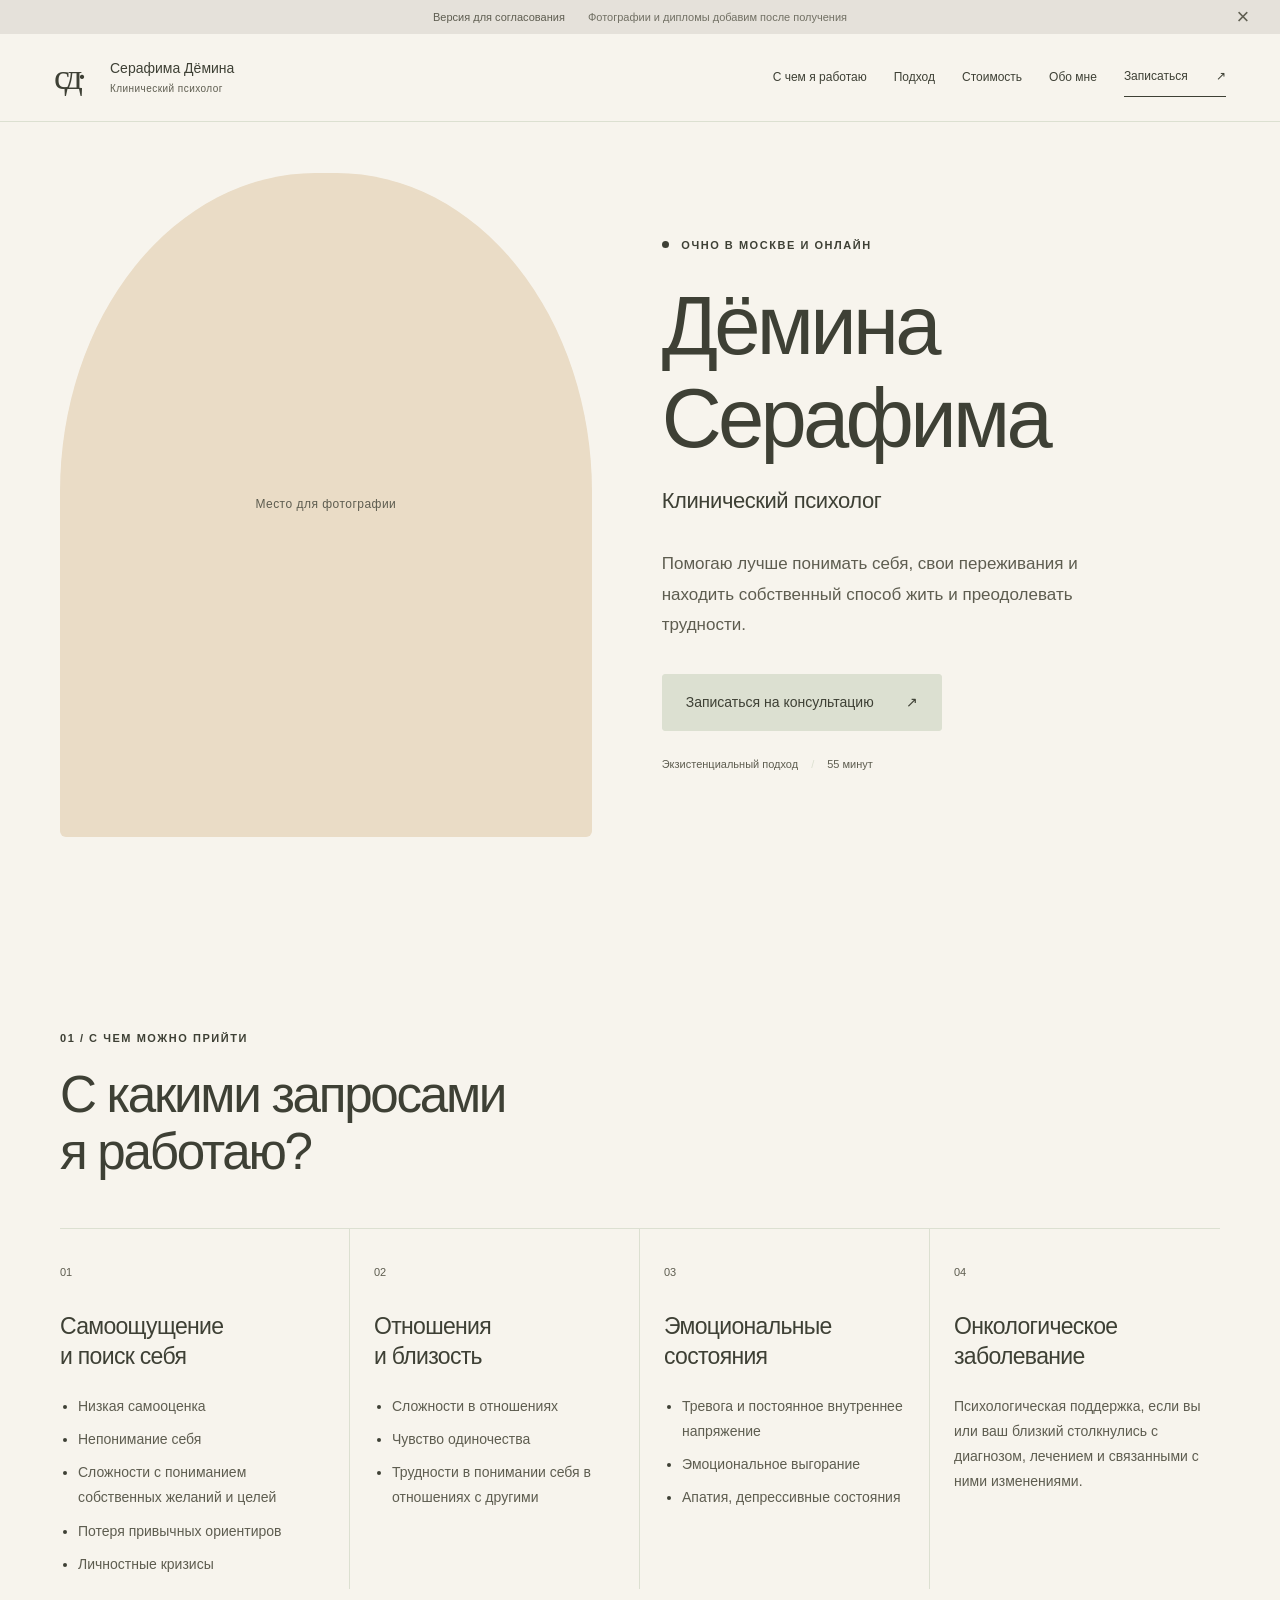
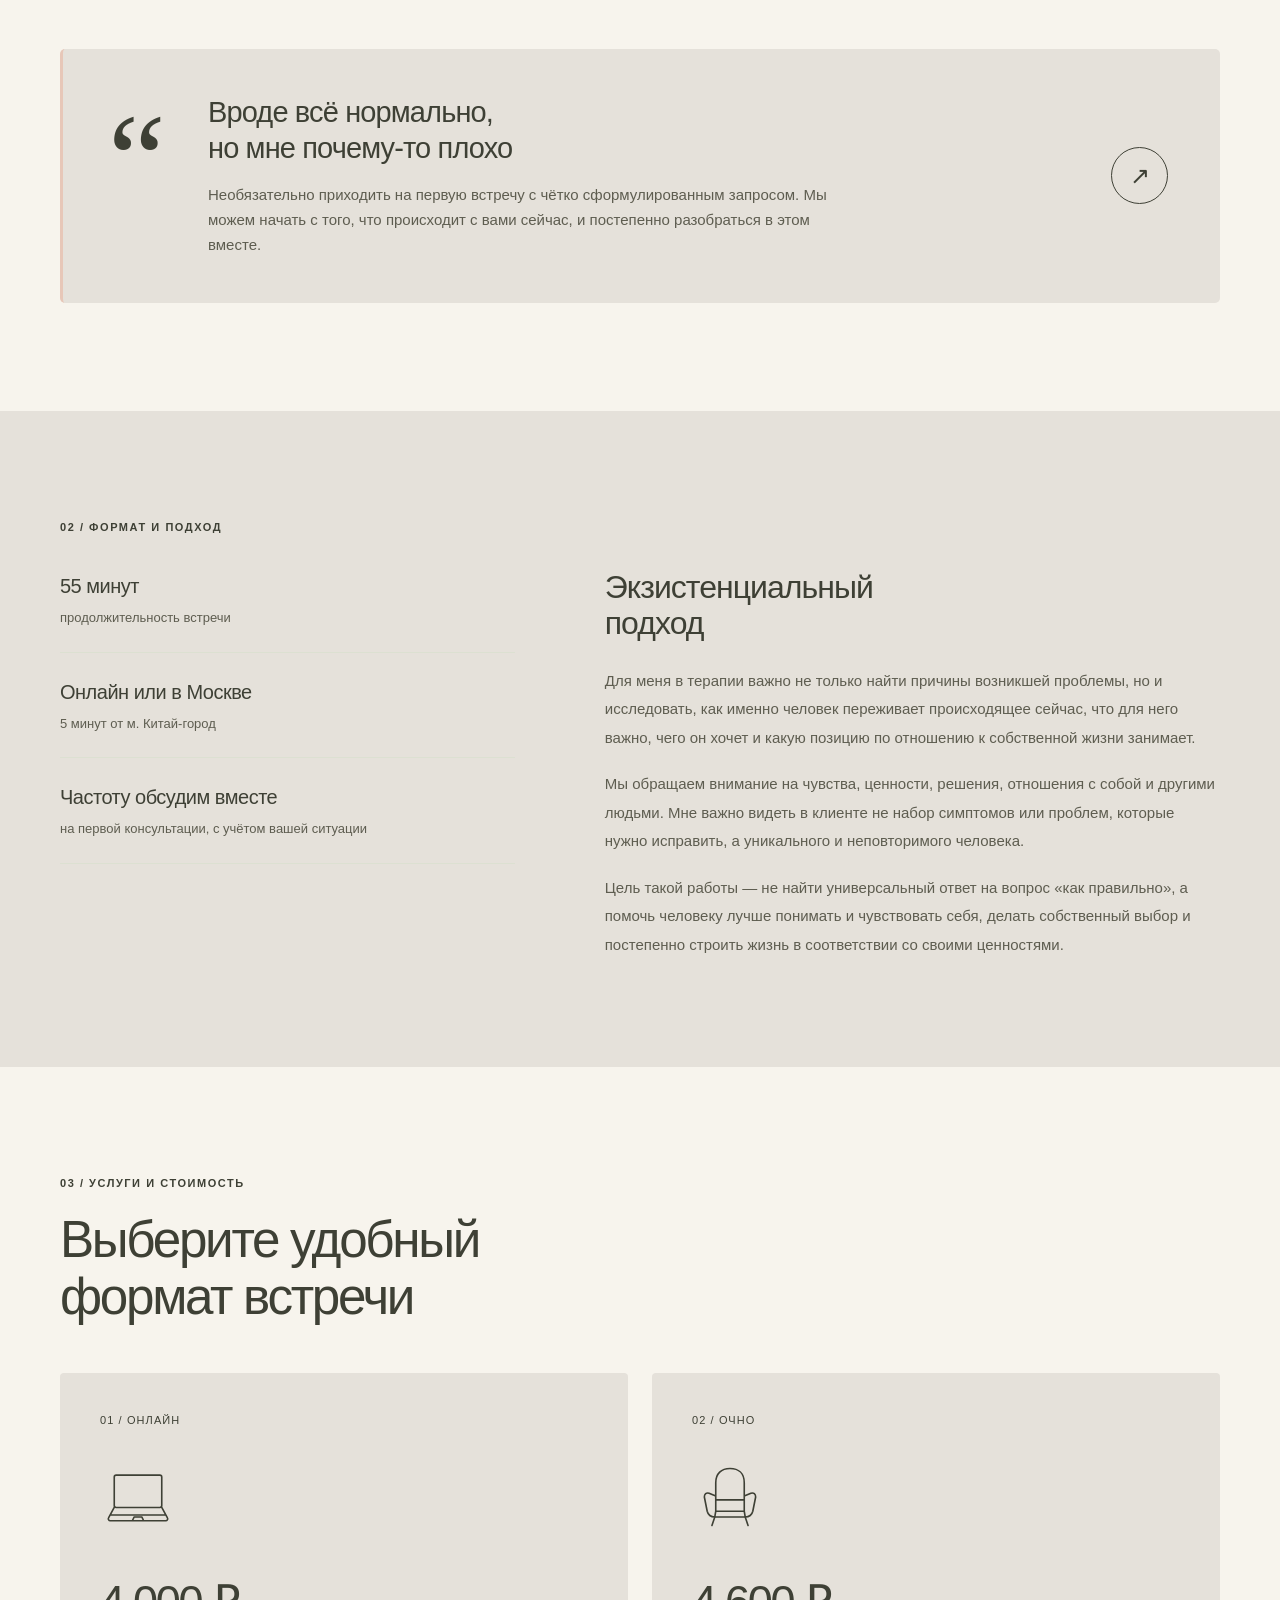
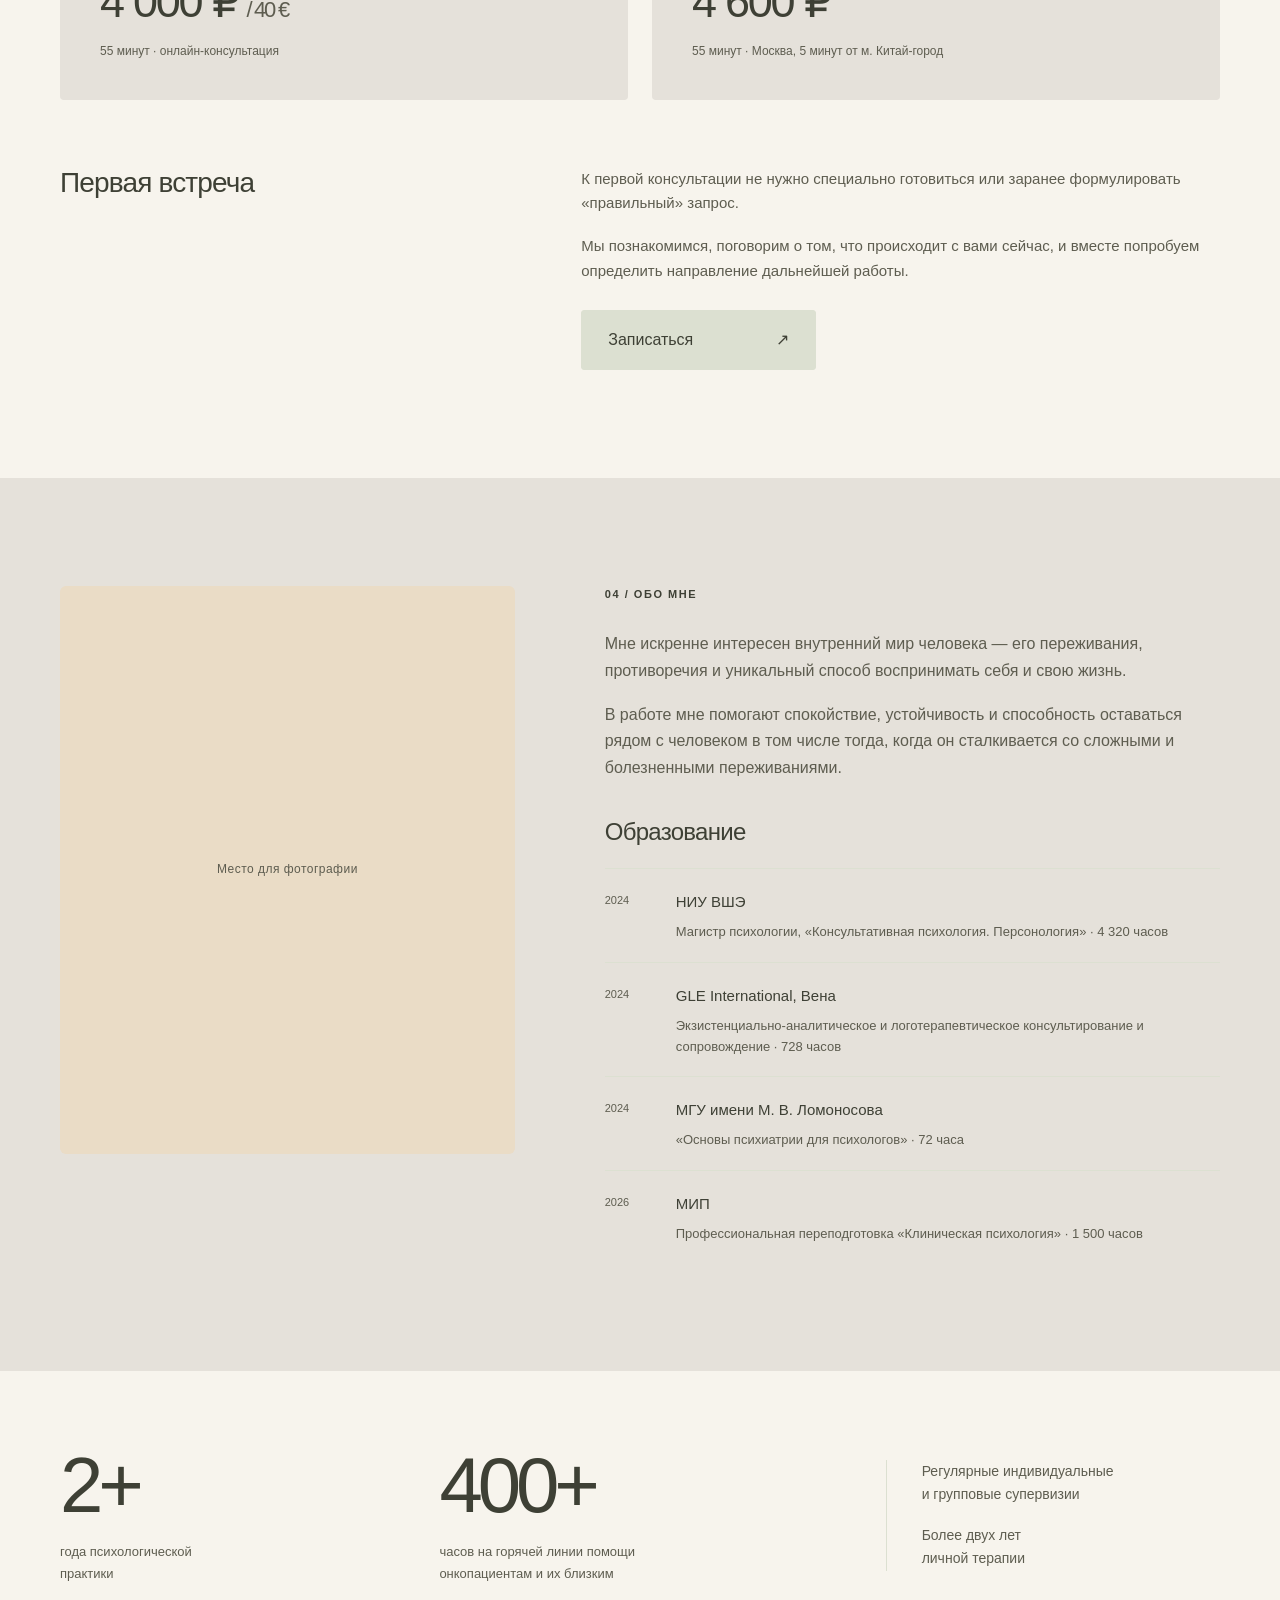
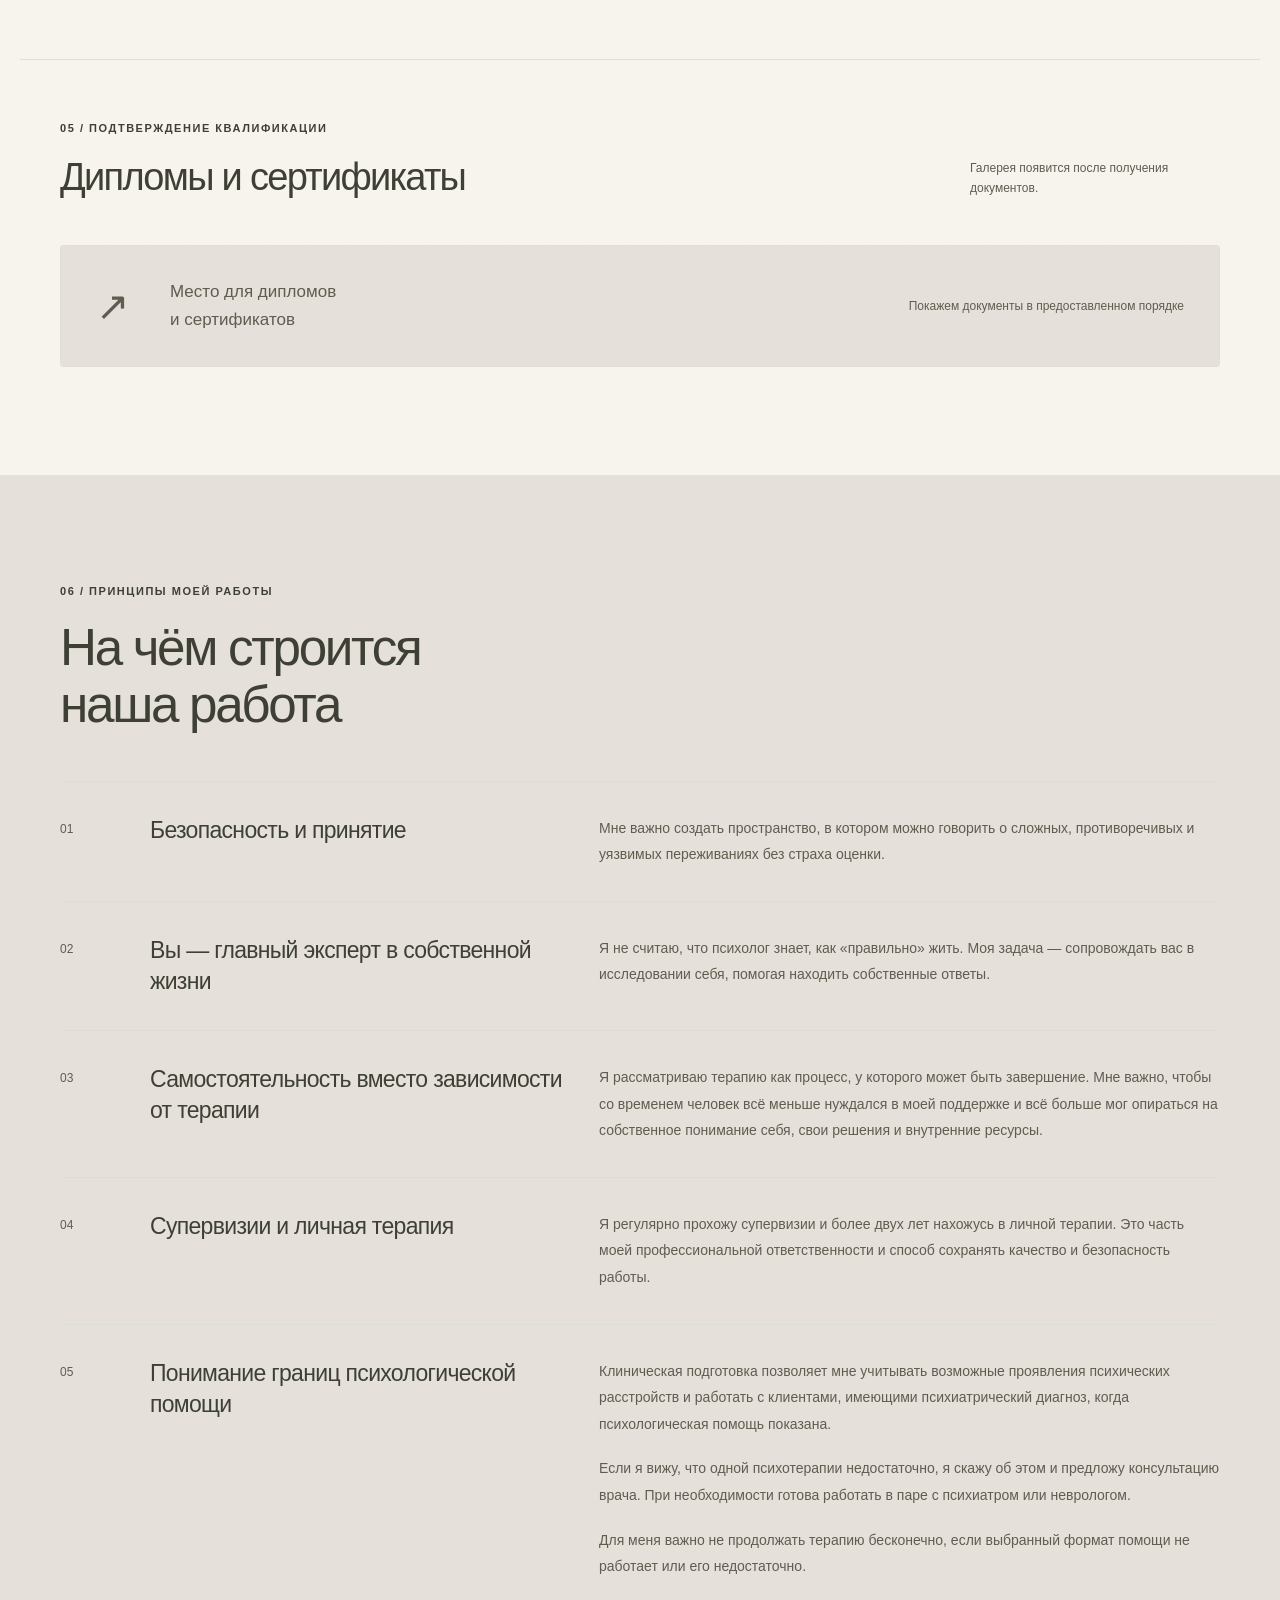
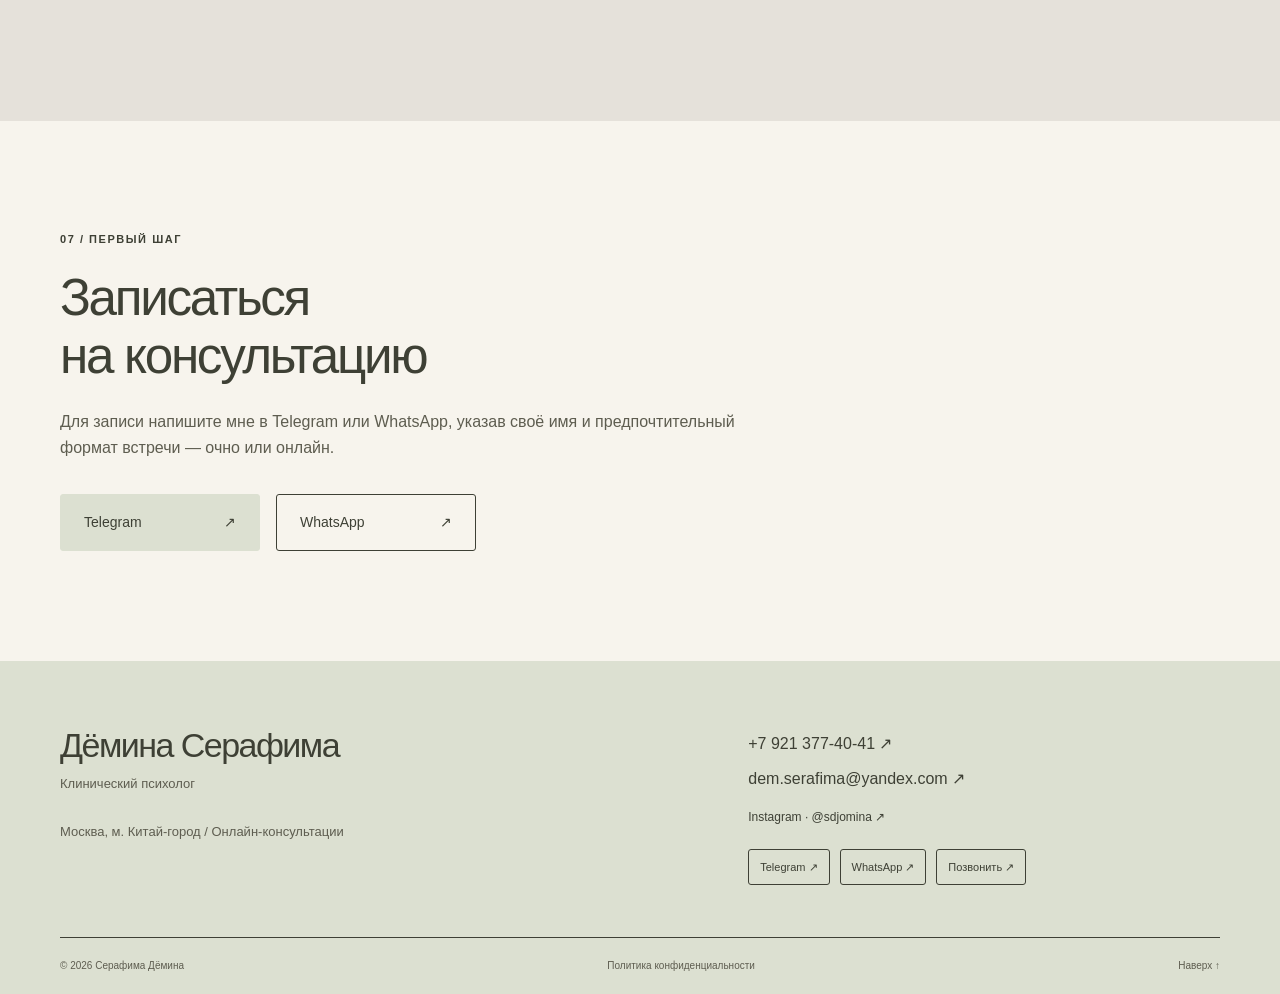
==== commit a8814f09: "Update layout, booking links, text and approved palette" ====
--- a/site/index.html
+++ b/site/index.html
@@ -5,7 +5,7 @@
   <title>Серафима Дёмина — клинический психолог</title>
   <meta name="description" content="Серафима Дёмина. Клинический психолог, экзистенциальный подход. Консультации онлайн и в Москве, у метро Китай-город. 55 минут.">
   <meta name="robots" content="noindex,nofollow">
-  <meta name="theme-color" content="#fffaf2">
+  <meta name="theme-color" content="#F7F4ED">
   <meta property="og:title" content="Серафима Дёмина — клинический психолог">
   <meta property="og:description" content="Понимать себя и находить собственный способ жить. Очно в Москве и онлайн.">
   <meta property="og:type" content="website">
@@ -28,10 +28,10 @@
 <section class="section wrap" id="requests" aria-labelledby="requests-title">
   <div class="section-heading"><p class="eyebrow">01 / С чем можно прийти</p><h2 id="requests-title">С какими запросами<br>я работаю?</h2></div>
   <div class="requests-grid">
-    <article class="request"><span class="small-number">01</span><h3>Самоощущение<br>и поиск себя</h3><ul><li>Низкая самооценка</li><li>Непонимание себя</li><li>Сложности с пониманием собственных желаний и целей</li><li>Потеря привычных ориентиров</li><li>Личностные кризисы</li></ul></article>
-    <article class="request"><span class="small-number">02</span><h3>Отношения<br>и близость</h3><ul><li>Сложности в отношениях</li><li>Чувство одиночества</li><li>Трудности в понимании себя в отношениях с другими</li></ul></article>
-    <article class="request"><span class="small-number">03</span><h3>Эмоциональные<br>состояния</h3><ul><li>Тревога и постоянное внутреннее напряжение</li><li>Эмоциональное выгорание</li><li>Апатия, депрессивные состояния</li></ul></article>
-    <article class="request"><span class="small-number">04</span><h3>Онкологическое<br>заболевание</h3><p>Психологическая поддержка, если вы или ваш близкий столкнулись с диагнозом, лечением и связанными с ними изменениями.</p></article>
+    <article class="request"><span class="small-number">01</span><h3>Самоощущение<br> и поиск себя</h3><ul><li>Низкая самооценка</li><li>Непонимание себя</li><li>Сложности с пониманием собственных желаний и целей</li><li>Потеря привычных ориентиров</li><li>Личностные кризисы</li></ul></article>
+    <article class="request"><span class="small-number">02</span><h3>Отношения<br> и близость</h3><ul><li>Сложности в отношениях</li><li>Чувство одиночества</li><li>Трудности в понимании себя в отношениях с другими</li></ul></article>
+    <article class="request"><span class="small-number">03</span><h3>Эмоциональные<br> состояния</h3><ul><li>Тревога и постоянное внутреннее напряжение</li><li>Эмоциональное выгорание</li><li>Апатия, депрессивные состояния</li></ul></article>
+    <article class="request"><span class="small-number">04</span><h3>Онкологическое<br> заболевание</h3><p>Психологическая поддержка, если вы или ваш близкий столкнулись с диагнозом, лечением и связанными с ними изменениями.</p></article>
   </div>
   <aside class="no-request"><span class="quote-mark" aria-hidden="true">“</span><div><h3>Вроде всё нормально,<br>но мне почему-то плохо</h3><p>Необязательно приходить на первую встречу с чётко сформулированным запросом. Мы можем начать с того, что происходит с вами сейчас, и постепенно разобраться в этом вместе.</p></div><a class="circle-link" href="#booking" aria-label="Перейти к записи на первую встречу">↗</a></aside>
 </section>
@@ -41,22 +41,27 @@
   <div class="approach-copy"><h3>Экзистенциальный<br>подход</h3><div><p>Для меня в терапии важно не только найти причины возникшей проблемы, но и исследовать, как именно человек переживает происходящее сейчас, что для него важно, чего он хочет и какую позицию по отношению к собственной жизни занимает.</p><p>Мы обращаем внимание на чувства, ценности, решения, отношения с собой и другими людьми. Мне важно видеть в клиенте не набор симптомов или проблем, которые нужно исправить, а уникального и неповторимого человека.</p><p>Цель такой работы — не найти универсальный ответ на вопрос «как правильно», а помочь человеку лучше понимать и чувствовать себя, делать собственный выбор и постепенно строить жизнь в соответствии со своими ценностями.</p></div></div></div>
 </div></section>
 <section class="section wrap" id="prices" aria-labelledby="prices-title"><div class="section-heading"><p class="eyebrow">03 / Услуги и стоимость</p><h2 id="prices-title">Выберите удобный<br>формат встречи</h2></div><div class="prices-grid">
-  <article class="price-card"><div class="price-card-top"><span>01 / Онлайн</span></div><h3>Там, где вам<br>комфортно</h3><p class="price"><span data-value="onlineRub">4 000 ₽</span><small>/ <span data-value="onlineEur">40 €</span></small></p><p>55 минут · онлайн-консультация</p></article>
-  <article class="price-card"><div class="price-card-top"><span>02 / Очно</span></div><h3>В спокойном<br>пространстве кабинета</h3><p class="price" data-value="offlineRub">4 600 ₽</p><p>55 минут · Москва, 5 минут от м. Китай-город</p></article>
+  <article class="price-card" aria-label="Онлайн-консультация"><div class="price-card-top"><span>01 / Онлайн</span></div><svg class="service-icon" viewBox="0 0 80 80" aria-hidden="true" focusable="false"><rect x="15" y="17" width="50" height="34" rx="2"/><path d="M15 51 9 62a2 2 0 0 0 2 3h58a2 2 0 0 0 2-3l-6-11M11 59h58M34 65l2-4h8l2 4"/></svg><p class="price"><span data-value="onlineRub">4 000 ₽</span><small>/ <span data-value="onlineEur">40 €</span></small></p><p>55 минут · онлайн-консультация</p></article>
+  <article class="price-card" aria-label="Очная консультация"><div class="price-card-top"><span>02 / Очно</span></div><svg class="service-icon" viewBox="0 0 80 80" aria-hidden="true" focusable="false"><path d="M25 43V25c0-10 6-15 15-15s15 5 15 15v18M25 39l-7-3c-3-1-5 1-5 4l3 15c1 4 4 6 8 6h32c4 0 7-2 8-6l3-15c0-3-2-5-5-4l-7 3M24 61l-3 9M56 61l3 9M25 43h30v12H25zM25 55l-1 6M55 55l1 6"/></svg><p class="price" data-value="offlineRub">4 600 ₽</p><p>55 минут · Москва, 5 минут от м. Китай-город</p></article>
 </div><div class="first-meeting"><h3>Первая встреча</h3><div><p>К первой консультации не нужно специально готовиться или заранее формулировать «правильный» запрос.</p><p>Мы познакомимся, поговорим о том, что происходит с вами сейчас, и вместе попробуем определить направление дальнейшей работы.</p><a class="button first-meeting-cta" href="#booking">Записаться <span aria-hidden="true">↗</span></a></div></div></section>
 <section class="section about" id="about" aria-labelledby="about-title"><div class="wrap about-grid"><div class="about-visual"><img id="about-photo" class="portrait" alt="Серафима Дёмина — клинический психолог" hidden><div class="photo-placeholder" id="about-fallback"><span>Место для фотографии</span></div></div><div><h2 class="eyebrow" id="about-title">04 / Обо мне</h2><div class="about-intro"><p>Мне искренне интересен внутренний мир человека — его переживания, противоречия и уникальный способ воспринимать себя и свою жизнь.</p><p>В работе мне помогают спокойствие, устойчивость и способность оставаться рядом с человеком в том числе тогда, когда он сталкивается со сложными и болезненными переживаниями.</p></div><h3 class="education-heading">Образование</h3><ol class="education"><li><span>2024</span><div><strong>НИУ ВШЭ</strong><p>Магистр психологии, «Консультативная психология. Персонология» · 4 320 часов</p></div></li><li><span>2024</span><div><strong>GLE International, Вена</strong><p>Экзистенциально-аналитическое и логотерапевтическое консультирование и сопровождение · 728 часов</p></div></li><li><span>2024</span><div><strong>МГУ имени М. В. Ломоносова</strong><p>«Основы психиатрии для психологов» · 72 часа</p></div></li><li><span>2026</span><div><strong>МИП</strong><p>Профессиональная переподготовка «Клиническая психология» · 1 500 часов</p></div></li></ol></div></div></section>
 <section class="experience wrap" id="experience" aria-label="Профессиональный опыт"><div class="stat"><strong>2+</strong><p>года психологической<br>практики</p></div><div class="stat"><strong>400+</strong><p>часов на горячей линии помощи<br>онкопациентам и их близким</p></div><div class="experience-notes"><p>Регулярные индивидуальные<br>и групповые супервизии</p><p>Более двух лет<br>личной терапии</p></div></section>
 <section class="section wrap certificates" id="certificates" aria-labelledby="cert-title"><div class="section-heading compact"><div><p class="eyebrow">05 / Подтверждение квалификации</p><h2 id="cert-title">Дипломы и сертификаты</h2></div><p id="cert-note">Галерея появится после получения документов.</p></div><div class="certificate-grid" id="certificate-grid"><div class="document-placeholder"><span aria-hidden="true">↗</span><p>Место для дипломов<br>и сертификатов</p><small>Покажем документы в предоставленном порядке</small></div></div></section>
 <section class="section principles" id="principles" aria-labelledby="principles-title"><div class="wrap"><div class="section-heading"><p class="eyebrow">06 / Принципы моей работы</p><h2 id="principles-title">На чём строится<br>наша работа</h2></div><div class="principle-list">
-<article><span>01</span><h3>Безопасность<br>и принятие</h3><p>Мне важно создать пространство, в котором можно говорить о сложных, противоречивых и уязвимых переживаниях без страха оценки.</p></article>
-<article><span>02</span><h3>Вы — главный эксперт<br>в собственной жизни</h3><p>Я не считаю, что психолог знает, как «правильно» жить. Моя задача — сопровождать вас в исследовании себя и помогать находить собственные ответы.</p></article>
-<article><span>03</span><h3>Самостоятельность<br>вместо зависимости</h3><p>Я не рассматриваю психотерапию как пожизненную опору. Мне важно, чтобы постепенно человек мог лучше понимать себя, самостоятельно принимать решения, справляться с трудностями и выдерживать непростые периоды жизни.</p></article>
-<article><span>04</span><h3>Супервизии<br>и личная терапия</h3><p>Я регулярно прохожу супервизии и более двух лет нахожусь в личной терапии. Это часть моей профессиональной ответственности и способ сохранять качество и безопасность работы.</p></article>
-<article><span>05</span><h3>Понимание границ<br>психологической помощи</h3><div><p>Клиническая подготовка позволяет мне учитывать возможные проявления психических расстройств и работать с клиентами, имеющими психиатрический диагноз, когда психологическая помощь показана.</p><p>Если я вижу, что одной психотерапии недостаточно, я скажу об этом и предложу консультацию врача. При необходимости готова работать в паре с психиатром или неврологом.</p><p>Для меня важно не продолжать терапию бесконечно, если выбранный формат помощи не работает или его недостаточно.</p></div></article>
+<article><span>01</span><h3>Безопасность и принятие</h3><p>Мне важно создать пространство, в котором можно говорить о сложных, противоречивых и уязвимых переживаниях без страха оценки.</p></article>
+<article><span>02</span><h3>Вы — главный эксперт в собственной жизни</h3><p>Я не считаю, что психолог знает, как «правильно» жить. Моя задача — сопровождать вас в исследовании себя, помогая находить собственные ответы.</p></article>
+<article><span>03</span><h3>Самостоятельность вместо зависимости от терапии</h3><p>Я рассматриваю терапию как процесс, у которого может быть завершение. Мне важно, чтобы со временем человек всё меньше нуждался в моей поддержке и всё больше мог опираться на собственное понимание себя, свои решения и внутренние ресурсы.</p></article>
+<article><span>04</span><h3>Супервизии и личная терапия</h3><p>Я регулярно прохожу супервизии и более двух лет нахожусь в личной терапии. Это часть моей профессиональной ответственности и способ сохранять качество и безопасность работы.</p></article>
+<article><span>05</span><h3>Понимание границ психологической помощи</h3><div><p>Клиническая подготовка позволяет мне учитывать возможные проявления психических расстройств и работать с клиентами, имеющими психиатрический диагноз, когда психологическая помощь показана.</p><p>Если я вижу, что одной психотерапии недостаточно, я скажу об этом и предложу консультацию врача. При необходимости готова работать в паре с психиатром или неврологом.</p><p>Для меня важно не продолжать терапию бесконечно, если выбранный формат помощи не работает или его недостаточно.</p></div></article>
 </div></div></section>
-<section class="section wrap booking" id="booking" aria-labelledby="booking-title"><div><p class="eyebrow">07 / Первый шаг</p><h2 id="booking-title">Записаться<br>на консультацию</h2><p class="booking-intro">Оставьте удобный способ связи в сообщении — я напишу вам, чтобы договориться о времени встречи и ответить на вопросы.</p><p class="booking-direct">Можно написать напрямую<br><a data-contact="telegram" href="https://t.me/Serafima99" target="_blank" rel="noopener noreferrer">Telegram ↗</a><a data-contact="whatsapp" href="https://wa.me/79213774041" target="_blank" rel="noopener noreferrer">WhatsApp ↗</a></p></div><div class="booking-form-wrap"><form id="booking-form"><label for="client-name">Как к вам обращаться</label><input id="client-name" placeholder="Ваше имя" autocomplete="given-name" required minlength="2" maxlength="80"><label for="client-contact">Как с вами связаться</label><input id="client-contact" placeholder="Telegram или номер телефона" autocomplete="off" required minlength="3" maxlength="160" aria-describedby="form-note"><p id="selected-format" hidden></p><button class="button" id="booking-submit" type="submit" disabled>Записаться <span aria-hidden="true">↗</span></button><p class="form-note" id="form-note">Сначала подготовим сообщение. Вы отправите его самостоятельно в мессенджере или по почте; эта форма не отправляет заявки автоматически.</p><a class="privacy-link" href="privacy.html">Политика конфиденциальности</a></form><noscript><p>Для составления сообщения включите JavaScript или напишите напрямую в Telegram, WhatsApp либо по электронной почте — контакты ниже.</p></noscript></div></section>
+<section class="section wrap booking" id="booking" aria-labelledby="booking-title">
+  <p class="eyebrow">07 / Первый шаг</p>
+  <h2 id="booking-title">Записаться<br>на консультацию</h2>
+  <p class="booking-intro">Для записи напишите мне в Telegram или WhatsApp, указав своё имя и предпочтительный формат встречи — очно или онлайн.</p>
+  <div class="booking-actions"><a class="button" data-contact="telegram" href="https://t.me/Serafima99" target="_blank" rel="noopener noreferrer">Telegram <span aria-hidden="true">↗</span></a><a class="button button-outline" data-contact="whatsapp" href="https://wa.me/79213774041" target="_blank" rel="noopener noreferrer">WhatsApp <span aria-hidden="true">↗</span></a></div>
+</section>
 </main>
-<footer class="footer" id="contacts"><div class="wrap"><div class="footer-main"><div><p class="eyebrow">Давайте знакомиться</p><h2>Дёмина Серафима</h2><p>Клинический психолог</p><p>Москва, м. Китай-город / Онлайн-консультации</p></div><div class="contact-list"><a data-contact="phone" href="tel:+79213774041">+7 921 377-40-41 ↗</a><a data-contact="email" href="mailto:dem.serafima@yandex.com">dem.serafima@yandex.com ↗</a><a data-contact="instagram" href="https://www.instagram.com/sdjomina/" target="_blank" rel="noopener noreferrer">Instagram · @sdjomina ↗</a><div class="footer-buttons"><a data-contact="telegram" href="https://t.me/Serafima99" target="_blank" rel="noopener noreferrer">Telegram ↗</a><a data-contact="whatsapp" href="https://wa.me/79213774041" target="_blank" rel="noopener noreferrer">WhatsApp ↗</a><a data-contact="phone" href="tel:+79213774041">Позвонить ↗</a></div></div></div><div class="footer-bottom"><span>© 2026 Серафима Дёмина</span><a href="privacy.html">Политика конфиденциальности</a><a href="#home">Наверх ↑</a></div></div></footer>
-<dialog id="message-dialog" aria-labelledby="dialog-title"><div class="dialog-inner"><button class="dialog-close" type="button" data-close aria-label="Закрыть окно">×</button><p class="eyebrow">Осталось отправить</p><h2 id="dialog-title">Сообщение готово</h2><p>Заявка ещё не отправлена. Выберите удобный способ связи.</p><label for="message-preview" class="sr-only">Текст сообщения</label><textarea id="message-preview" readonly rows="6"></textarea><div class="message-actions"><button class="button" id="copy-message" type="button">Скопировать текст</button><a id="message-telegram" class="button button-outline" href="https://t.me/Serafima99" target="_blank" rel="noopener noreferrer">Открыть Telegram ↗</a><a id="message-whatsapp" class="text-link" target="_blank" rel="noopener noreferrer">Отправить через WhatsApp ↗</a><a id="message-email" class="text-link">Открыть письмо ↗</a></div><p class="form-note">Для Telegram скопируйте текст, откройте чат и вставьте сообщение. В WhatsApp и почте текст подставится; нажмите «Отправить» в самом приложении.</p><p id="copy-status" role="status" aria-live="polite"></p></div></dialog>
+<footer class="footer" id="contacts"><div class="wrap"><div class="footer-main"><div><h2>Дёмина Серафима</h2><p>Клинический психолог</p><p>Москва, м. Китай-город / Онлайн-консультации</p></div><div class="contact-list"><a data-contact="phone" href="tel:+79213774041">+7 921 377-40-41 ↗</a><a data-contact="email" href="mailto:dem.serafima@yandex.com">dem.serafima@yandex.com ↗</a><a data-contact="instagram" href="https://www.instagram.com/sdjomina/" target="_blank" rel="noopener noreferrer">Instagram · @sdjomina ↗</a><div class="footer-buttons"><a data-contact="telegram" href="https://t.me/Serafima99" target="_blank" rel="noopener noreferrer">Telegram ↗</a><a data-contact="whatsapp" href="https://wa.me/79213774041" target="_blank" rel="noopener noreferrer">WhatsApp ↗</a><a data-contact="phone" href="tel:+79213774041">Позвонить ↗</a></div></div></div><div class="footer-bottom"><span>© 2026 Серафима Дёмина</span><a href="privacy.html">Политика конфиденциальности</a><a href="#home">Наверх ↑</a></div></div></footer>
+
 <dialog id="image-dialog" aria-label="Просмотр документа"><button class="dialog-close" type="button" data-close aria-label="Закрыть документ">×</button><img id="document-full" alt=""></dialog>
 </body></html>
--- a/site/style.css
+++ b/site/style.css
@@ -1,4 +1,4 @@
-:root{--paper:#fffaf2;--surface:#f3efe6;--ink:#3e4035;--muted:#5e5d50;--line:#dcd4c1;--olive:#818263;--sage:#c2c395;--blush:#ddbaae;--peach:#efd7cf;--photo:#ece6d9;--green:#5f624b;--green-hover:#4e513e;--header-height:100px;--radius:6px;--width:1240px}
+:root{--paper:#f7f4ed;--surface:#e5e1da;--ink:#3e4035;--muted:#5e5d50;--line:#dce0d1;--olive:#3e4035;--sage:#dce0d1;--blush:#e7c7b8;--peach:#eadcc6;--photo:#eadcc6;--green:#dce0d1;--green-hover:#eadcc6;--header-height:100px;--radius:6px;--width:1240px}
 *{box-sizing:border-box}
 html{scroll-behavior:smooth;scroll-padding-top:calc(var(--header-height) + 24px)}
 body{margin:0;background:var(--paper);color:var(--ink);font-family:"Manrope", "Avenir Next", "Segoe UI",Arial,sans-serif;font-size:17px;line-height:1.65;-webkit-font-smoothing:antialiased}
@@ -10,8 +10,8 @@
 button{cursor:pointer}
 button:disabled{cursor:wait}
 img{display:block;max-width:100%}
-button:focus-visible,a:focus-visible,input:focus-visible,textarea:focus-visible{outline:3px solid var(--green);outline-offset:5px}
-a:hover{color:var(--green)}
+button:focus-visible,a:focus-visible,input:focus-visible,textarea:focus-visible{outline:3px solid var(--ink);outline-offset:5px}
+a:hover{color:var(--ink)}
 p+p{margin-top:18px}
 h1,h2,h3{font-weight:400;letter-spacing:-.045em;line-height:1.12}
 h1{font-size:clamp(56px,6.5vw,92px)}
@@ -37,12 +37,14 @@
 .nav-cta{border-bottom:1px solid var(--ink)}
 .nav-cta span{margin-left:25px}
 .menu-toggle{display:none}
-.hero{display:grid;grid-template-columns:1.05fr 1fr;gap:70px;padding-top:51px;padding-bottom:85px;align-items:center}
+.hero{display:grid;grid-template-columns:1fr 1.05fr;gap:70px;padding-top:51px;padding-bottom:85px;align-items:center}
+.hero-copy{grid-column:2;grid-row:1}
+.hero-visual{grid-column:1;grid-row:1}
 .hero .eyebrow{margin-bottom:24px}
 .profession{font-size:22px;margin-top:18px;letter-spacing:-.02em}
 .hero-intro{max-width:475px;margin-top:30px;font-size:17px;color:var(--muted);line-height:1.8}
-.button{display:inline-flex;align-items:center;justify-content:space-between;gap:32px;border:1px solid var(--green);border-radius:3px;background:var(--green);color:var(--paper);padding:17px 23px;font-size:14px;line-height:1.5;transition:background .2s,color .2s,transform .2s}
-.button:hover{background:var(--green-hover);color:var(--paper);transform:translateY(-1px)}
+.button{display:inline-flex;align-items:center;justify-content:space-between;gap:32px;border:1px solid var(--green);border-radius:3px;background:var(--green);color:var(--ink);padding:17px 23px;font-size:14px;line-height:1.5;transition:background .2s,color .2s,transform .2s}
+.button:hover{background:var(--green-hover);color:var(--ink);transform:translateY(-1px)}
 .hero .button{margin-top:33px}
 .hero-meta{display:flex;flex-wrap:wrap;gap:13px;font-size:11px;color:var(--muted);margin-top:24px}
 .hero-meta span+span:before{content:"/";margin-right:13px;color:var(--line)}
@@ -72,12 +74,12 @@
 .prices-grid{display:grid;grid-template-columns:1fr 1fr;gap:24px}
 .price-card{padding:38px 40px;background:var(--surface);border-radius:4px}
 .price-card-top{display:flex;justify-content:space-between;font-size:11px;text-transform:uppercase;letter-spacing:.1em}
-.price-card h3{margin-top:38px;font-size:32px;line-height:1.2}
+.service-icon{display:block;width:76px;height:76px;margin-top:30px;fill:none;stroke:var(--ink);stroke-width:1.7;stroke-linecap:round;stroke-linejoin:round}
 .price{font-size:45px;line-height:1.2;letter-spacing:-.05em;margin-top:40px}
 .price small{font-size:22px;margin-left:8px;color:var(--muted)}
 .price-card>p:not(.price){font-size:12px;margin-top:13px;color:var(--muted)}
 .button-outline{background:transparent;color:var(--ink);border-color:var(--olive)}
-.button-outline:hover{background:var(--ink);color:var(--paper)}
+.button-outline:hover{background:var(--peach);color:var(--ink)}
 .first-meeting{display:grid;grid-template-columns:1fr 1.4fr;gap:65px;padding:47px 0 0;margin-top:20px}
 .first-meeting h3{font-size:28px}
 .first-meeting p{font-size:15px;color:var(--muted)}
@@ -113,22 +115,15 @@
 .principle-list article>span{font-size:12px;color:var(--muted);padding-top:5px}
 .principle-list h3{font-size:23px;line-height:1.35}
 .principle-list p{font-size:14px;line-height:1.9;color:var(--muted)}
-.booking{display:grid;grid-template-columns:1fr 1fr;gap:95px;padding-top:125px;padding-bottom:125px}
+.booking{padding-top:110px;padding-bottom:110px}
 .booking h2{margin-top:21px}
-.booking-intro{font-size:16px;color:var(--muted);margin-top:25px;max-width:420px}
-.booking-direct{font-size:12px;color:var(--muted);margin-top:40px}
-.booking-direct a{margin-right:24px;border-bottom:1px solid var(--olive);display:inline-block;margin-top:11px;color:var(--green);font-size:14px}
-.booking-form-wrap{padding-top:12px}
-form label{display:block;font-size:12px;color:var(--muted);margin:0 0 12px}
-form input{display:block;width:100%;border:0;border-bottom:1px solid var(--olive);border-radius:0;background:transparent;font-size:21px;line-height:1.5;padding:10px 0 14px;color:var(--ink);margin-bottom:29px}
-form input::placeholder{color:var(--muted);font-size:18px}
-form .button{width:100%;margin-top:2px}
-.form-note{font-size:11px;line-height:1.8;color:var(--muted);margin-top:17px}
+.booking-intro{font-size:16px;color:var(--muted);margin-top:25px;max-width:700px}
+.booking-actions{display:flex;flex-wrap:wrap;gap:16px;margin-top:32px}
+.booking-actions .button{min-width:200px;min-height:56px}
 .privacy-link{display:inline-block;font-size:11px;margin-top:9px;text-decoration:underline;text-underline-offset:4px}
-#selected-format{font-size:12px;margin-bottom:18px;color:var(--green)}
-.footer{background:var(--line);padding-top:65px;padding-bottom:20px}
+.footer{background:var(--sage);padding-top:65px;padding-bottom:20px}
 .footer-main{display:grid;grid-template-columns:1.3fr 1fr;gap:75px;padding-bottom:52px}
-.footer h2{font-size:34px;margin-top:24px}
+.footer h2{font-size:34px;margin-top:0}
 .footer-main>div>p:not(.eyebrow){font-size:13px;color:var(--muted);margin-top:9px}
 .footer-main>div>p:last-child{margin-top:27px}
 .contact-list>a{display:block;font-size:16px;line-height:2.2}
@@ -141,15 +136,7 @@
 .sr-only{position:absolute;width:1px;height:1px;margin:-1px;overflow:hidden;clip:rect(0,0,0,0)}
 dialog{border:0;border-radius:8px;padding:0;background:var(--paper);color:var(--ink);max-width:600px;width:calc(100% - 32px);max-height:90svh;box-shadow:0 25px 100px #3e403533}
 dialog::backdrop{background:#3e403580;backdrop-filter:blur(4px)}
-.dialog-inner{padding:40px}
 .dialog-close{position:absolute;right:13px;top:8px;background:transparent;border:0;font-size:30px;color:inherit;min-width:44px;min-height:44px}
-.dialog-inner h2{font-size:32px;margin-top:16px}
-.dialog-inner>p:not(.eyebrow){font-size:13px;margin-top:17px}
-.dialog-inner textarea{width:100%;margin-top:24px;padding:15px;border:1px solid var(--line);border-radius:3px;background:var(--surface);resize:vertical;font-size:14px;color:var(--ink)}
-.message-actions{display:grid;grid-template-columns:1fr 1fr;gap:16px;margin-top:20px}
-.message-actions .button{font-size:11px;padding:13px 16px;justify-content:center;gap:0}
-.message-actions .text-link{font-size:11px}
-#copy-status{min-height:20px;font-size:12px}
 #image-dialog{max-width:950px;background:var(--paper);padding:50px 20px 20px}
 #document-full{max-height:78svh;object-fit:contain;width:100%}
 [hidden]{display:none!important}
@@ -186,7 +173,6 @@
 .request h3{font-size:21px}
 .request ul,.request p{font-size:13px}
 .about-grid{gap:50px}
-.booking{gap:50px}
 }
 @media(max-width:800px){.approach-grid{grid-template-columns:1fr;gap:36px}
 .header nav.is-open{max-height:60svh;overflow-y:auto}
@@ -212,7 +198,6 @@
 .quote-mark{font-size:90px}
 .no-request .circle-link{display:none}
 .price-card{padding:28px}
-.price-card h3{font-size:26px}
 .price{font-size:38px}
 .first-meeting{gap:35px}
 .about-grid{grid-template-columns:.8fr 1.2fr;gap:35px}
@@ -229,7 +214,6 @@
 .principle-list article{grid-template-columns:35px 1fr 1.25fr;gap:20px}
 .principle-list h3{font-size:21px}
 .principle-list p{font-size:13px}
-.booking{gap:35px}
 .booking-intro{font-size:14px}
 .footer-main{gap:40px}
 .footer h2{font-size:29px}
@@ -278,7 +262,6 @@
 .format-facts>div{margin-bottom:18px;padding-bottom:18px}
 .prices-grid{grid-template-columns:1fr;gap:17px}
 .price-card{padding:28px}
-.price-card h3{font-size:29px;margin-top:28px}
 .price{font-size:44px;margin-top:30px}
 .first-meeting{display:block;margin-top:12px;padding-top:27px}
 .first-meeting h3{font-size:26px;margin-bottom:21px}
@@ -304,13 +287,11 @@
 .principle-list h3 br{display:none}
 .principle-list article>p,.principle-list article>div{grid-column:2}
 .principle-list p{font-size:14px}
-.booking{grid-template-columns:1fr;gap:35px;padding-top:65px;padding-bottom:70px}
-.booking-direct{margin-top:26px}
+.booking{padding-top:65px;padding-bottom:70px}
+.booking-actions{flex-direction:column;align-items:stretch}
+.booking-actions .button{width:100%}
 .booking h2{font-size:39px}
 .booking-intro{font-size:15px}
-.booking-form-wrap{padding:0}
-form input{font-size:18px}
-form input::placeholder{font-size:16px}
 .footer{padding-top:45px}
 .footer-main{grid-template-columns:1fr;gap:30px;padding-bottom:35px}
 .footer h2{font-size:31px}
@@ -318,11 +299,6 @@
 .contact-list>a{font-size:16px}
 .footer-bottom{flex-wrap:wrap;font-size:9px;gap:14px 25px}
 .footer-bottom span{flex:1 0 100%}
-.dialog-inner{padding:30px 23px}
-.dialog-inner h2{font-size:29px}
-.message-actions{grid-template-columns:1fr}
-.message-actions .button{font-size:12px}
-.message-actions .text-link{font-size:12px}
 .policy{padding:35px 24px 60px}
 .policy h1{font-size:35px}
 .policy p,.policy li{font-size:14px}
@@ -333,7 +309,7 @@
 @media print{.header{position:static}
 .review-bar,.menu-toggle,.header nav,.hero-visual,.about-visual,.booking,dialog{display:none}
 .section{padding-block:35px}
-body{font-size:12px;background:white}
+body{font-size:12px;background:var(--paper)}
 h1{font-size:48px}
 h2{font-size:30px}
 .wrap{padding-inline:20px}
@@ -341,4 +317,3 @@
 .button{display:none}
 .request,.price-card,.principle-list article{break-inside:avoid}
 }
-
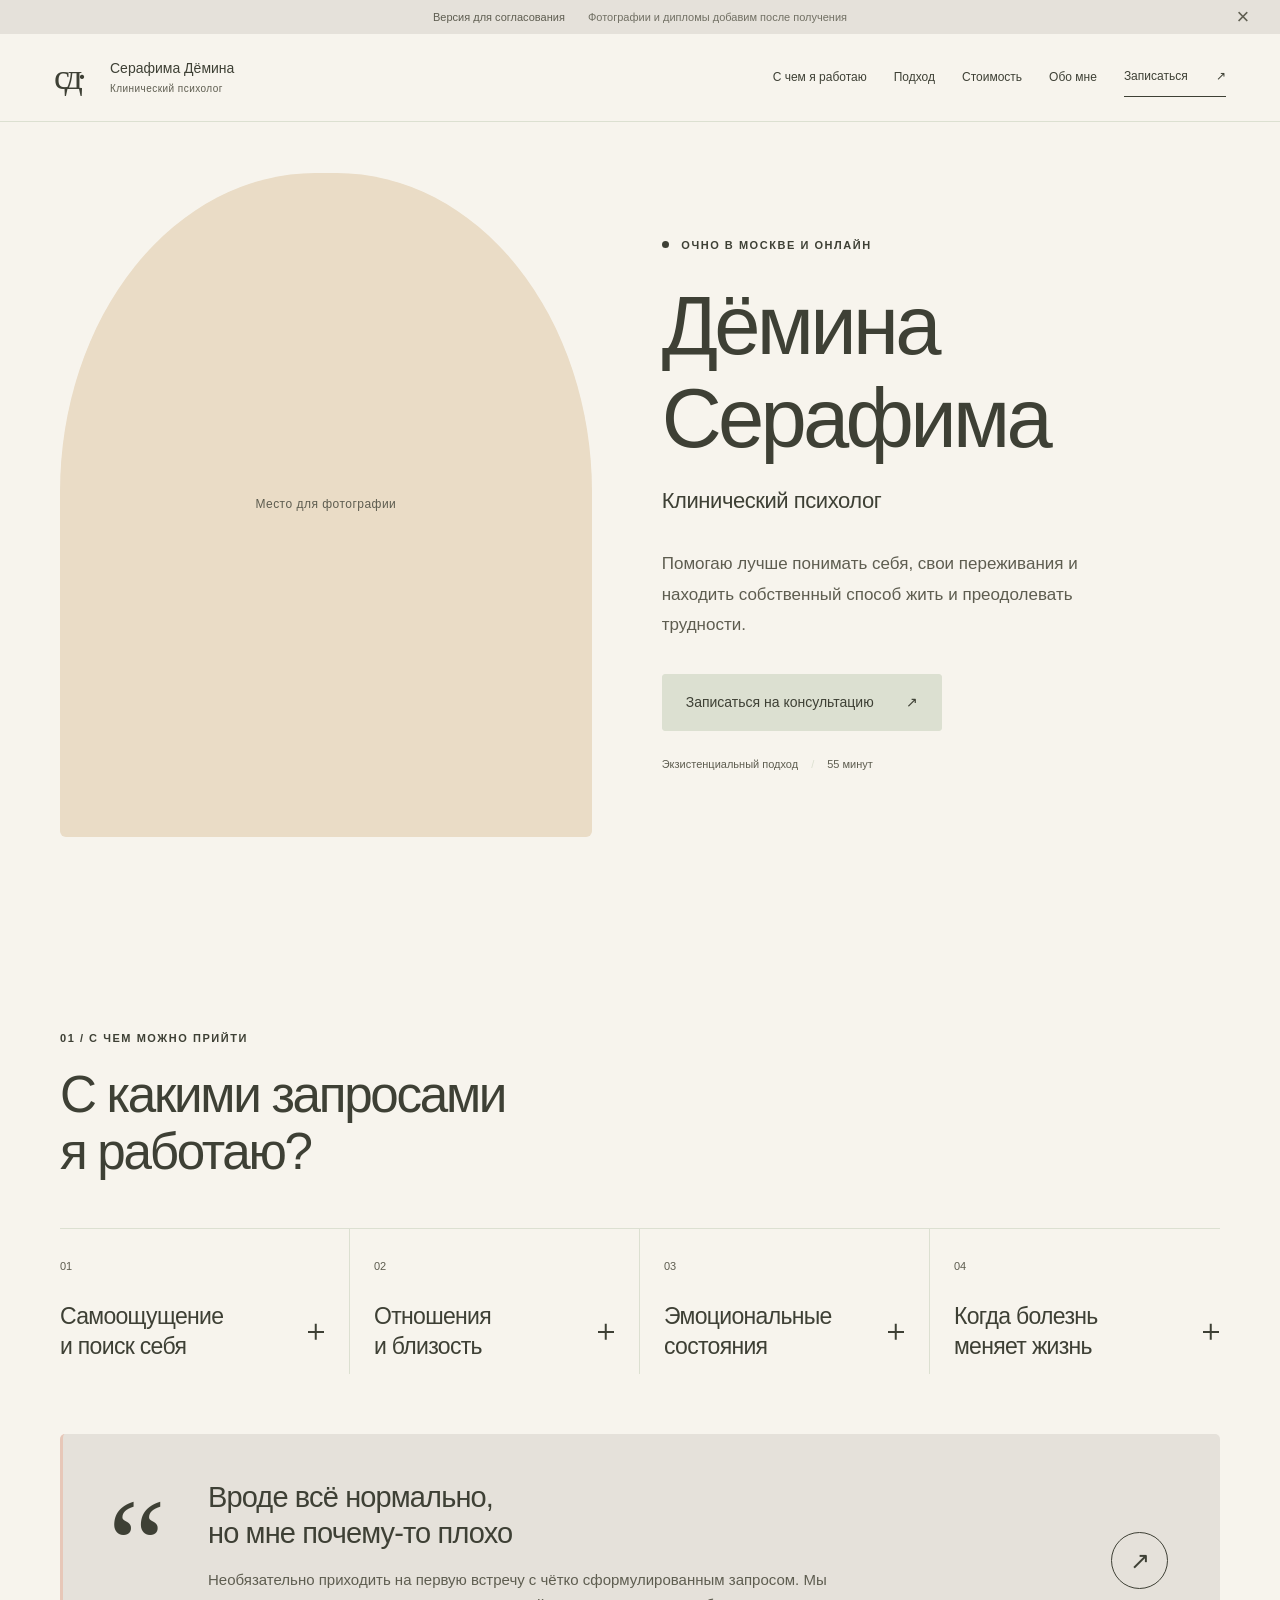
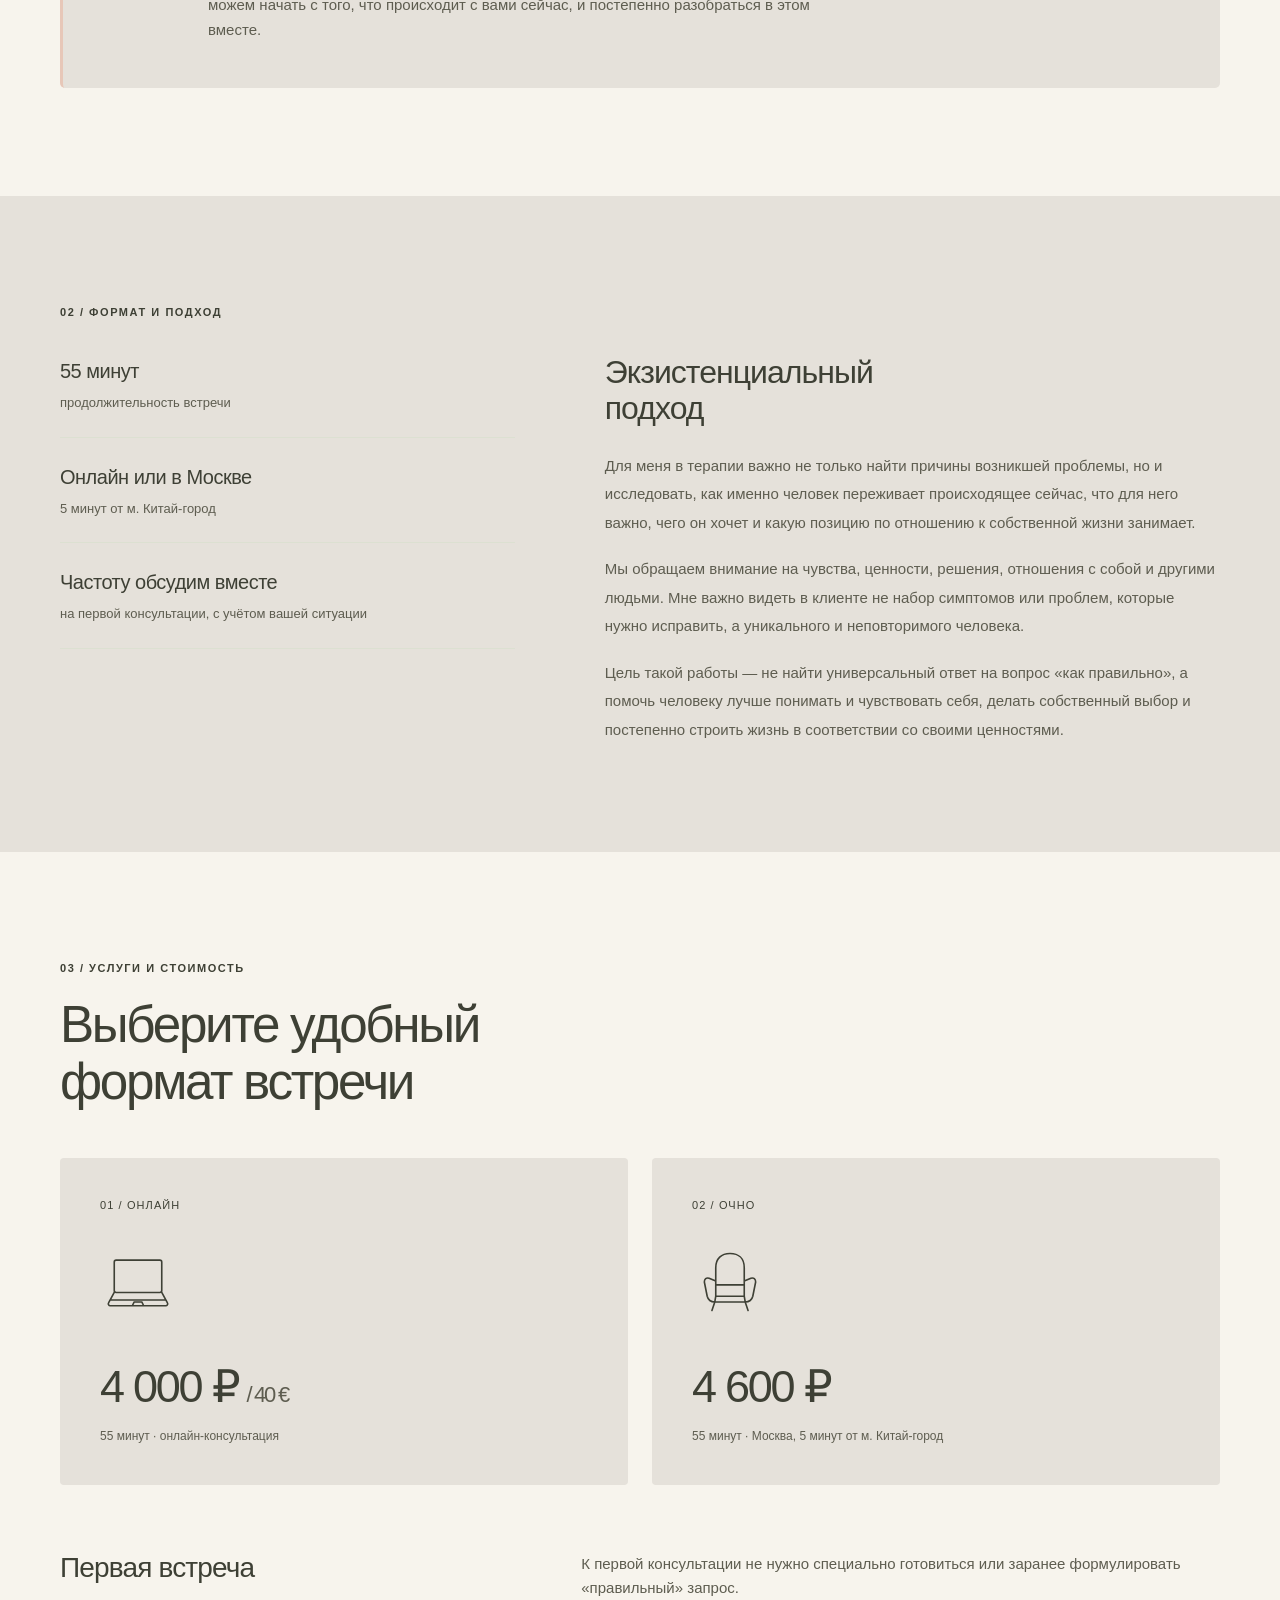
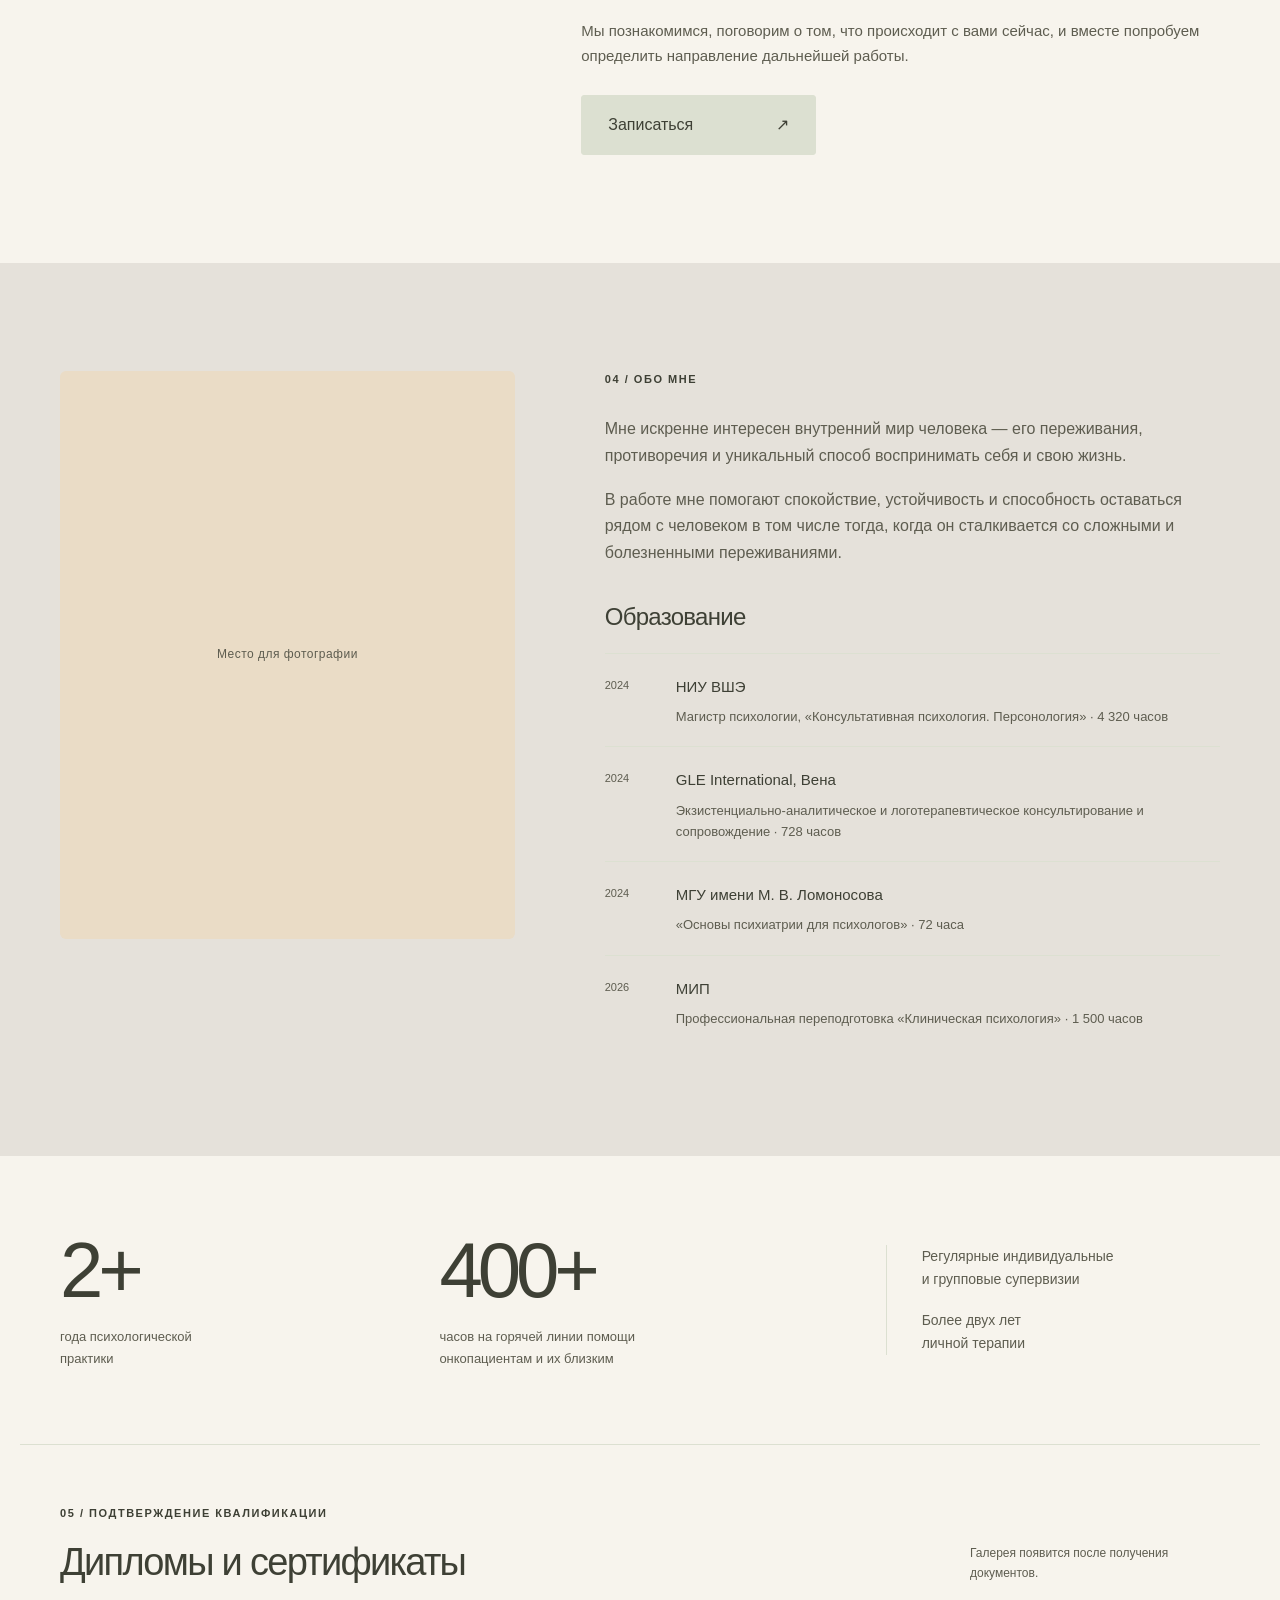
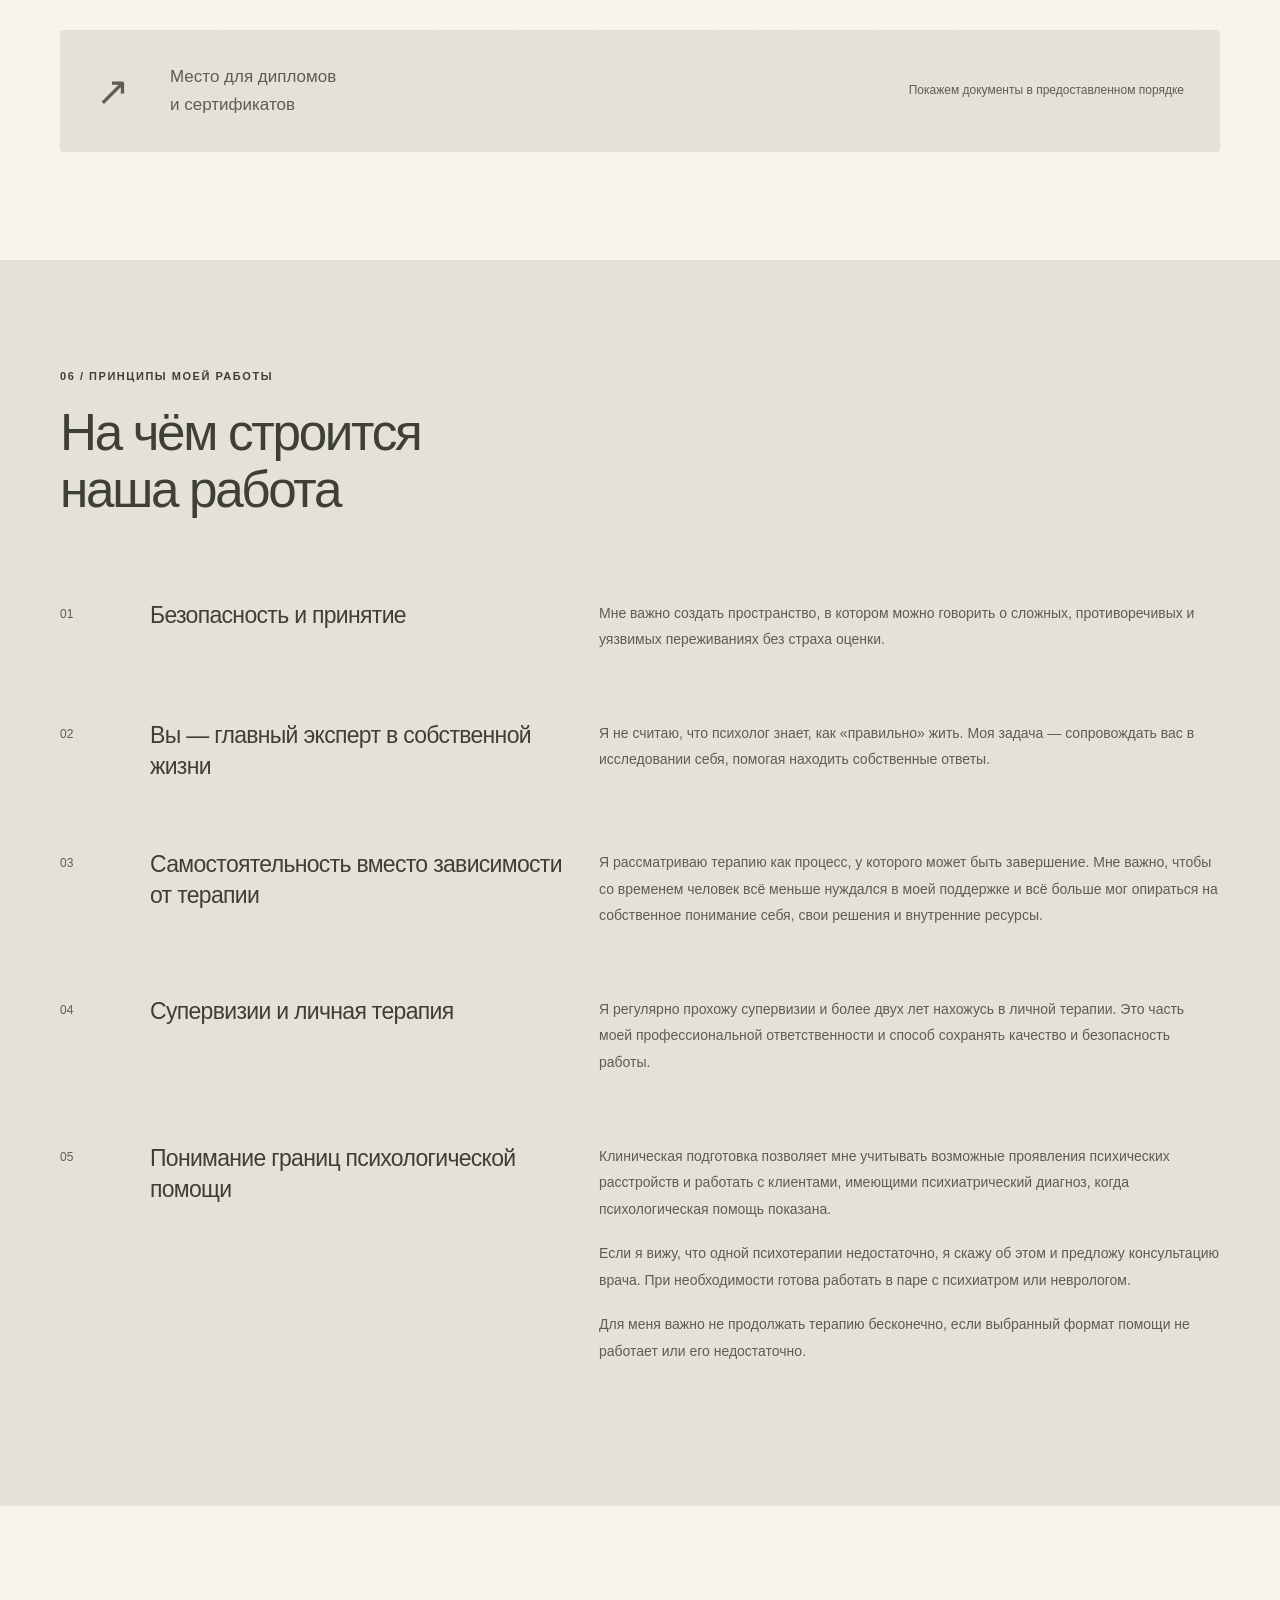
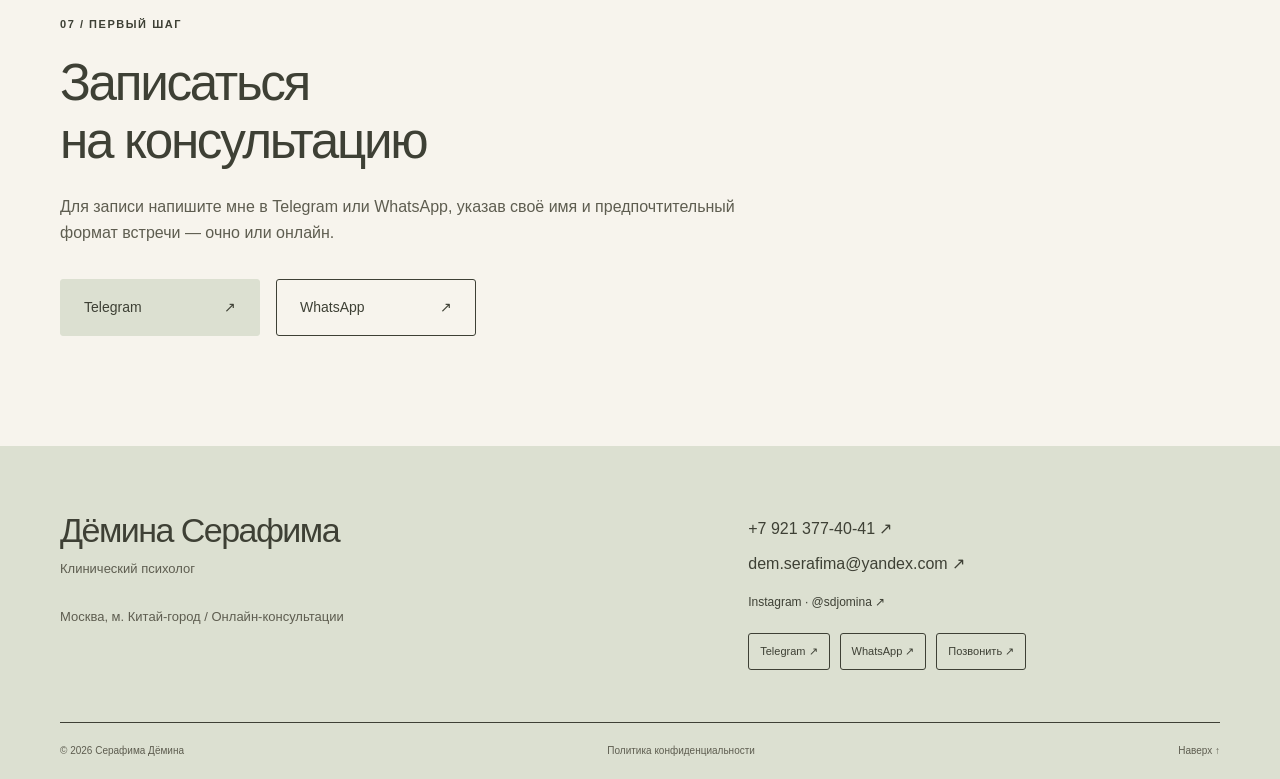
==== commit d56ea429: "Make work directions accessible accordions and rename illness heading" ====
--- a/site/index.html
+++ b/site/index.html
@@ -28,10 +28,10 @@
 <section class="section wrap" id="requests" aria-labelledby="requests-title">
   <div class="section-heading"><p class="eyebrow">01 / С чем можно прийти</p><h2 id="requests-title">С какими запросами<br>я работаю?</h2></div>
   <div class="requests-grid">
-    <article class="request"><span class="small-number">01</span><h3>Самоощущение<br> и поиск себя</h3><ul><li>Низкая самооценка</li><li>Непонимание себя</li><li>Сложности с пониманием собственных желаний и целей</li><li>Потеря привычных ориентиров</li><li>Личностные кризисы</li></ul></article>
-    <article class="request"><span class="small-number">02</span><h3>Отношения<br> и близость</h3><ul><li>Сложности в отношениях</li><li>Чувство одиночества</li><li>Трудности в понимании себя в отношениях с другими</li></ul></article>
-    <article class="request"><span class="small-number">03</span><h3>Эмоциональные<br> состояния</h3><ul><li>Тревога и постоянное внутреннее напряжение</li><li>Эмоциональное выгорание</li><li>Апатия, депрессивные состояния</li></ul></article>
-    <article class="request"><span class="small-number">04</span><h3>Онкологическое<br> заболевание</h3><p>Психологическая поддержка, если вы или ваш близкий столкнулись с диагнозом, лечением и связанными с ними изменениями.</p></article>
+    <article class="request"><h3><button class="request-toggle" type="button" id="request-toggle-01" aria-expanded="false" aria-controls="request-panel-01"><span class="small-number">01</span><span class="request-title">Самоощущение<br> и поиск себя</span><span class="request-icon" aria-hidden="true"></span></button></h3><div class="request-panel" id="request-panel-01" role="region" aria-labelledby="request-toggle-01" inert><div class="request-content"><ul><li>Низкая самооценка</li><li>Непонимание себя</li><li>Сложности с пониманием собственных желаний и целей</li><li>Потеря привычных ориентиров</li><li>Личностные кризисы</li></ul></div></div></article>
+    <article class="request"><h3><button class="request-toggle" type="button" id="request-toggle-02" aria-expanded="false" aria-controls="request-panel-02"><span class="small-number">02</span><span class="request-title">Отношения<br> и близость</span><span class="request-icon" aria-hidden="true"></span></button></h3><div class="request-panel" id="request-panel-02" role="region" aria-labelledby="request-toggle-02" inert><div class="request-content"><ul><li>Сложности в отношениях</li><li>Чувство одиночества</li><li>Трудности в понимании себя в отношениях с другими</li></ul></div></div></article>
+    <article class="request"><h3><button class="request-toggle" type="button" id="request-toggle-03" aria-expanded="false" aria-controls="request-panel-03"><span class="small-number">03</span><span class="request-title">Эмоциональные<br> состояния</span><span class="request-icon" aria-hidden="true"></span></button></h3><div class="request-panel" id="request-panel-03" role="region" aria-labelledby="request-toggle-03" inert><div class="request-content"><ul><li>Тревога и постоянное внутреннее напряжение</li><li>Эмоциональное выгорание</li><li>Апатия, депрессивные состояния</li></ul></div></div></article>
+    <article class="request"><h3><button class="request-toggle" type="button" id="request-toggle-04" aria-expanded="false" aria-controls="request-panel-04"><span class="small-number">04</span><span class="request-title">Когда болезнь<br> меняет жизнь</span><span class="request-icon" aria-hidden="true"></span></button></h3><div class="request-panel" id="request-panel-04" role="region" aria-labelledby="request-toggle-04" inert><div class="request-content"><p>Психологическая поддержка, если вы или ваш близкий столкнулись с диагнозом, лечением и связанными с ними изменениями.</p></div></div></article>
   </div>
   <aside class="no-request"><span class="quote-mark" aria-hidden="true">“</span><div><h3>Вроде всё нормально,<br>но мне почему-то плохо</h3><p>Необязательно приходить на первую встречу с чётко сформулированным запросом. Мы можем начать с того, что происходит с вами сейчас, и постепенно разобраться в этом вместе.</p></div><a class="circle-link" href="#booking" aria-label="Перейти к записи на первую встречу">↗</a></aside>
 </section>
--- a/site/style.css
+++ b/site/style.css
@@ -61,6 +61,18 @@
 .request h3{font-size:23px;line-height:1.3;margin-top:27px;min-height:60px}
 .request p,.request ul{font-size:14px;color:var(--muted);line-height:1.8}
 .request p{margin-top:22px}
+/* Request accordions retain the existing card grid and typography. */
+.request h3{margin-top:0;min-height:0}
+.request-toggle{display:grid;grid-template-columns:minmax(0,1fr) 18px;gap:27px 12px;align-items:center;width:100%;min-height:44px;padding:0;border:0;border-radius:0;background:transparent;color:inherit;font:inherit;letter-spacing:inherit;line-height:inherit;text-align:left}
+.request-toggle .small-number{grid-column:1/-1;font-weight:400;letter-spacing:normal;line-height:1.65}
+.request-title{min-width:0;min-height:60px;overflow-wrap:anywhere}
+.request-icon{position:relative;display:block;width:18px;height:18px}
+.request-icon::before,.request-icon::after{content:"";position:absolute;background:currentColor;inset:8.25px 1px;height:1.5px}
+.request-icon::after{transform:rotate(90deg);transition:transform 320ms ease-in-out,opacity 320ms ease-in-out}
+.request-toggle[aria-expanded="true"] .request-icon::after{transform:rotate(0);opacity:0}
+.request-panel{display:grid;grid-template-rows:0fr;opacity:0;visibility:hidden;transition:grid-template-rows 320ms ease-in-out,opacity 320ms ease-in-out,visibility 320ms;overflow-anchor:none}
+.request-panel.is-open{grid-template-rows:1fr;opacity:1;visibility:visible}
+.request-content{min-height:0;overflow:hidden}
 .no-request{display:grid;grid-template-columns:70px 1fr 64px;align-items:center;gap:30px;margin-top:60px;padding:45px;background:var(--surface);border-left:3px solid var(--blush);border-radius:5px}
 .quote-mark{font-family:Georgia,serif;font-size:130px;line-height:1;align-self:start;color:var(--olive)}
 .no-request h3{font-size:29px;line-height:1.25}
@@ -193,6 +205,7 @@
 .request,.request:first-child,.request:last-child{border:0;padding:22px 0 15px}
 .request:nth-child(odd){padding-right:20px}
 .request h3{min-height:0;font-size:24px}
+.request-title{min-height:0}
 .request p,.request ul{font-size:14px}
 .no-request{padding:30px;gap:15px;grid-template-columns:45px 1fr}
 .quote-mark{font-size:90px}
@@ -247,7 +260,8 @@
 .section-heading>p:last-child:not(.eyebrow){font-size:14px}
 .eyebrow{font-size:9px}
 .requests-grid{grid-template-columns:1fr;gap:0}
-.request h3{font-size:23px;margin-top:15px;line-height:1.3}
+.request h3{font-size:23px;margin-top:0;line-height:1.3}
+.request-toggle{row-gap:15px}
 .request h3 br{display:none}
 .request:nth-child(odd){padding-right:0}
 .request ul{padding-left:13px;margin-top:16px}
@@ -306,7 +320,9 @@
 @media(prefers-reduced-motion:reduce){html{scroll-behavior:auto}
 *{transition:none!important}
 }
-@media print{.header{position:static}
+@media print{.request-panel{grid-template-rows:1fr;opacity:1;visibility:visible}
+.request-icon{display:none}
+.header{position:static}
 .review-bar,.menu-toggle,.header nav,.hero-visual,.about-visual,.booking,dialog{display:none}
 .section{padding-block:35px}
 body{font-size:12px;background:var(--paper)}
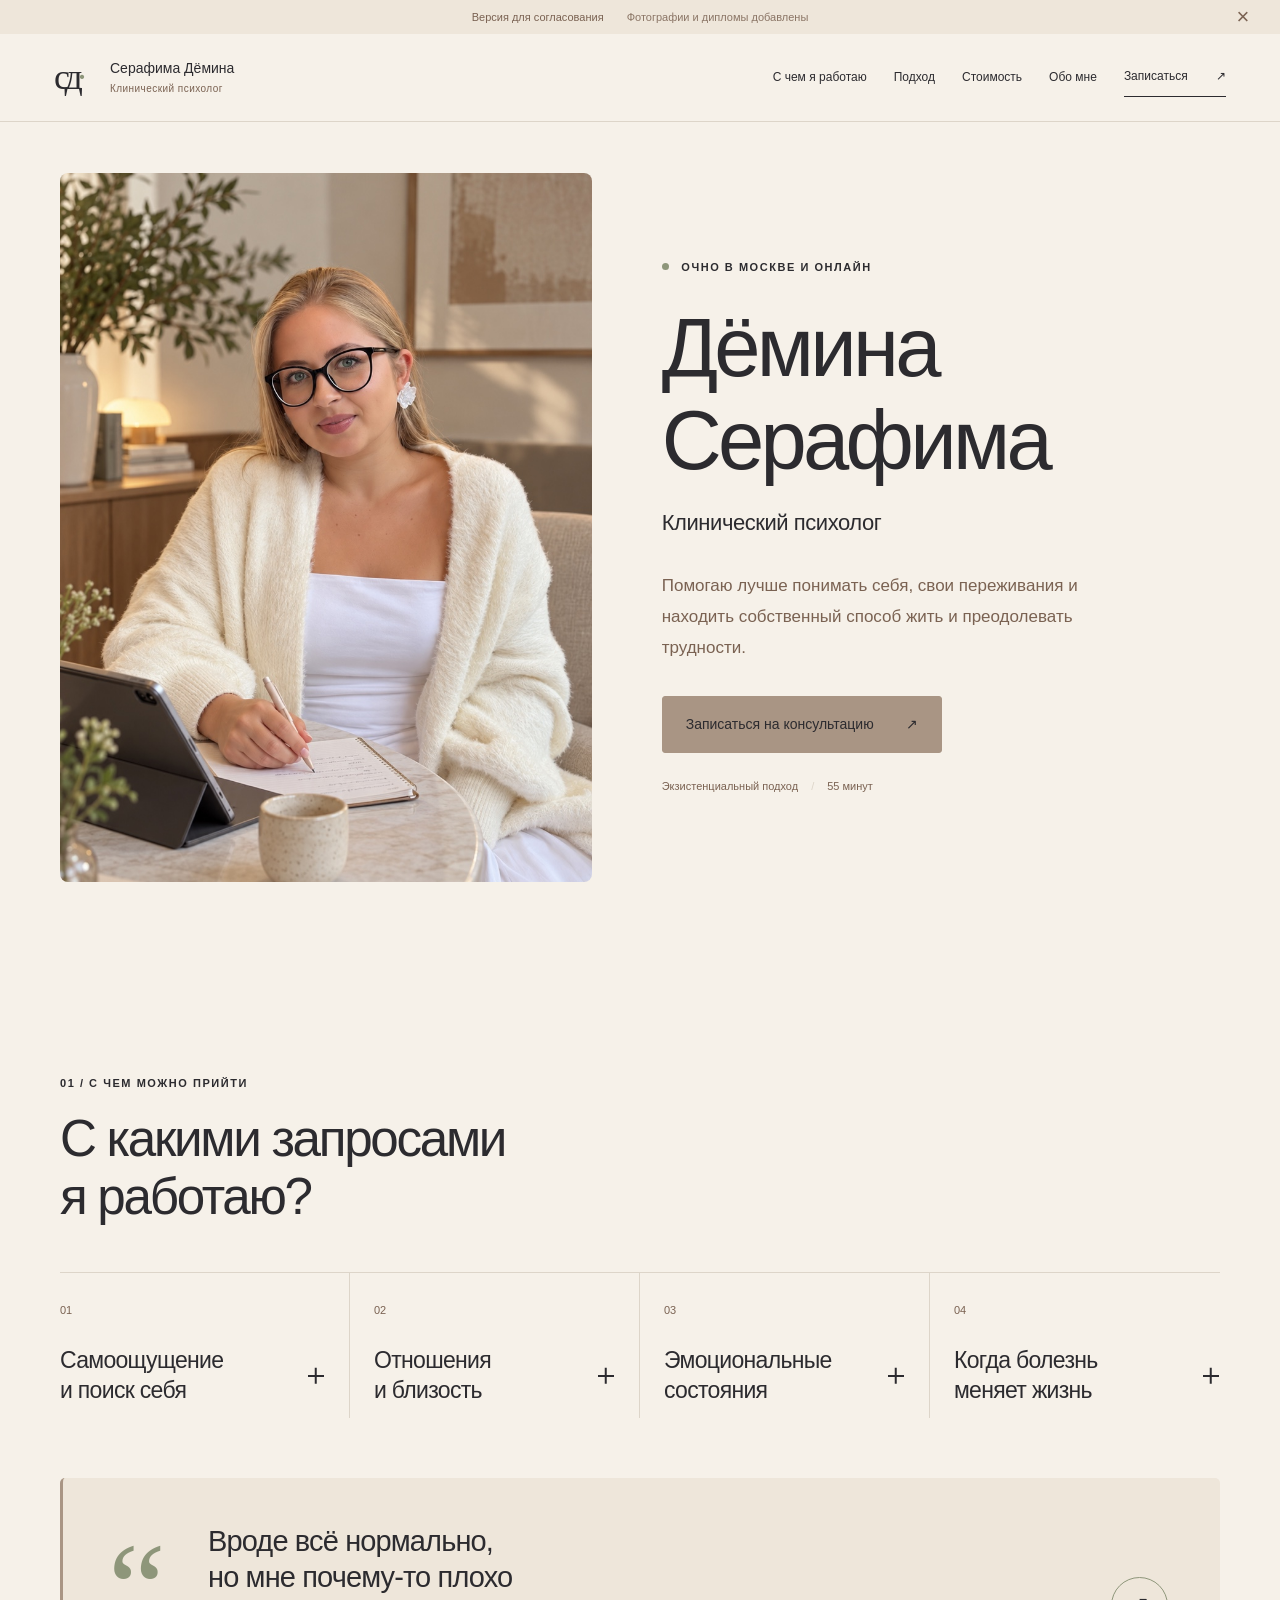
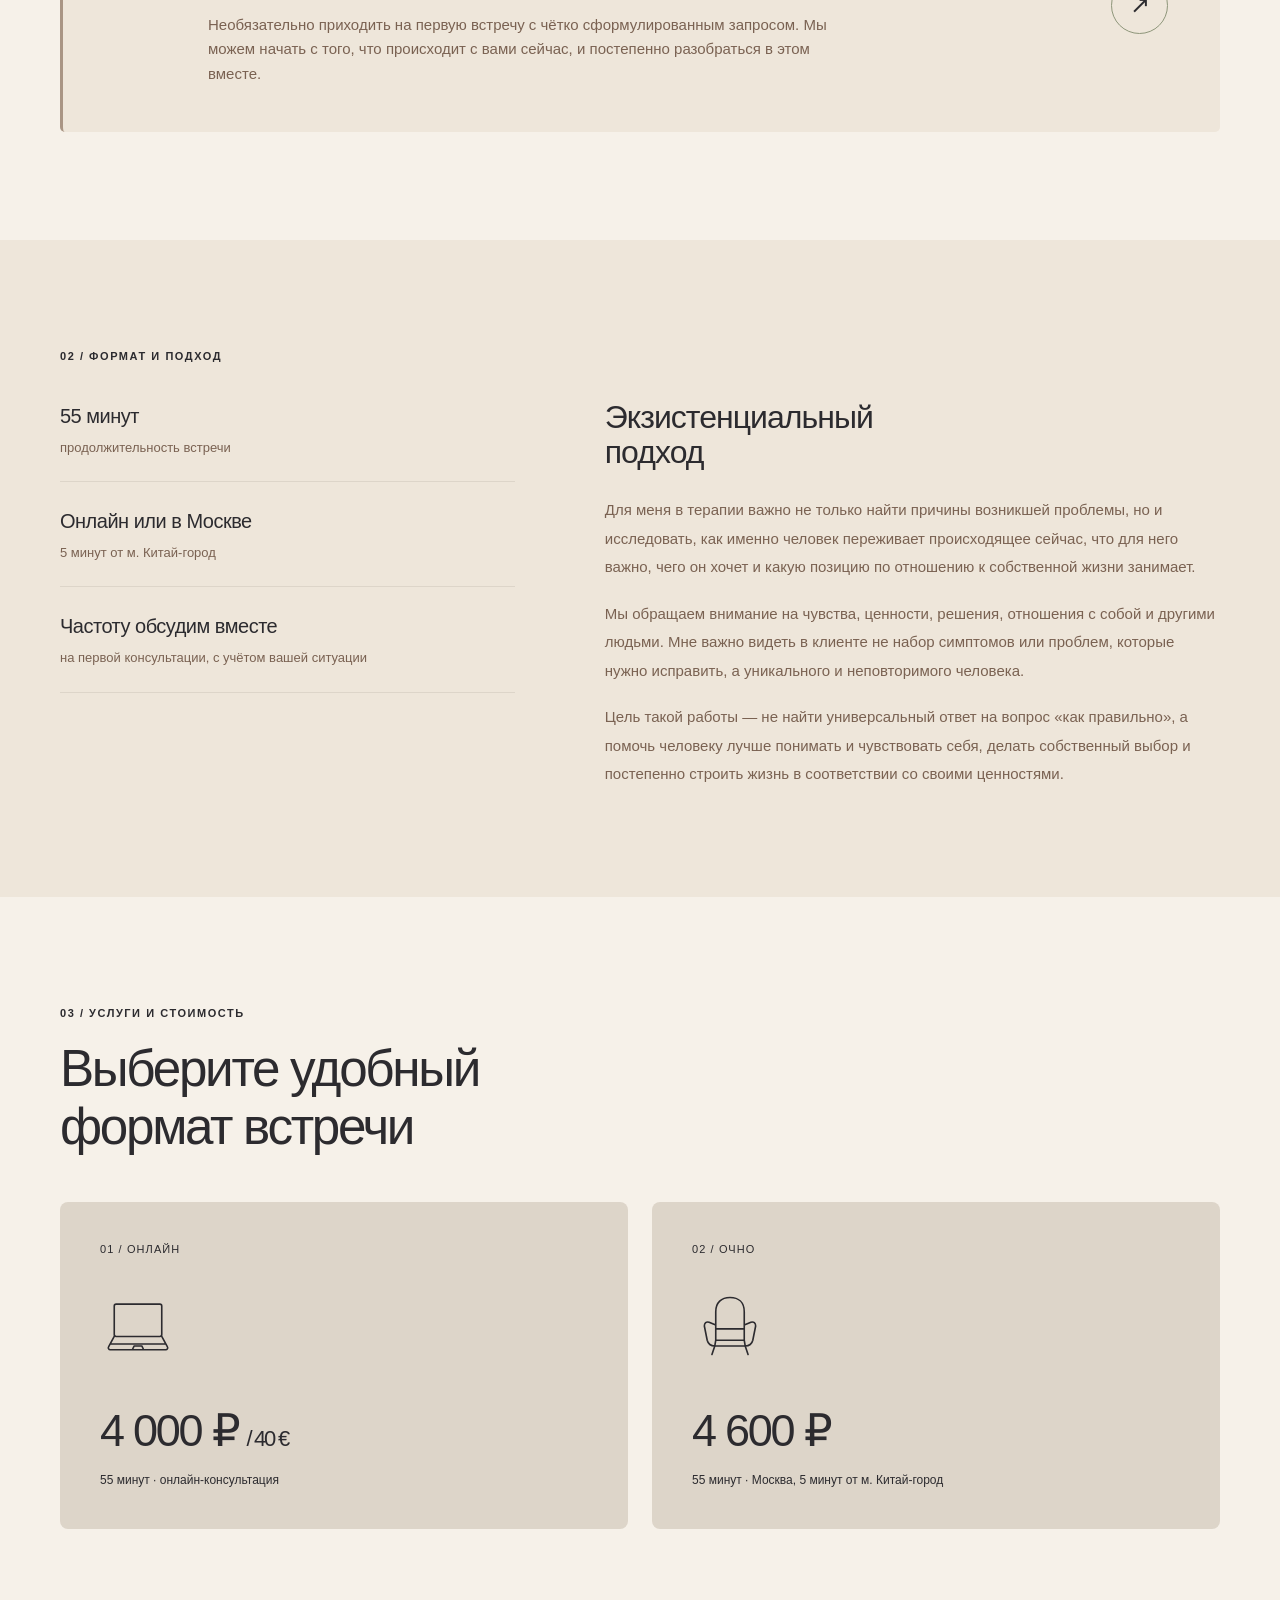
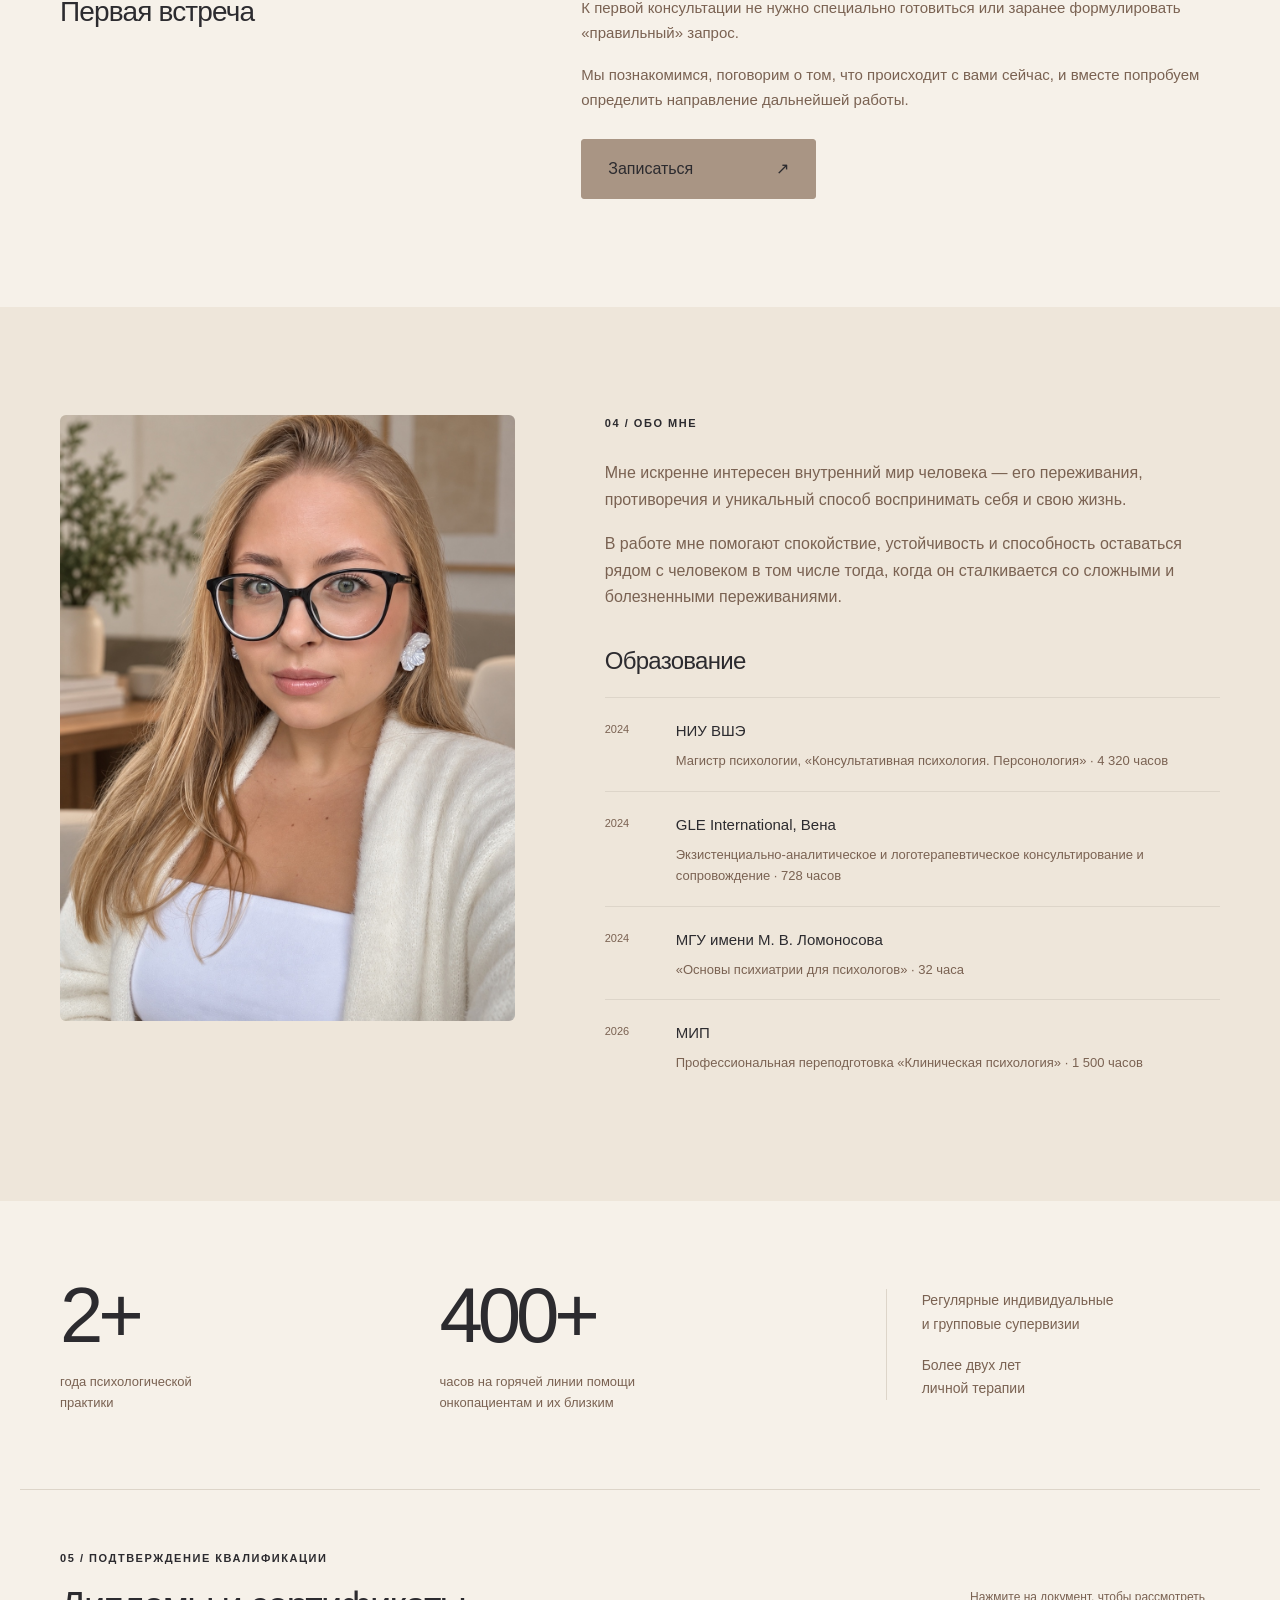
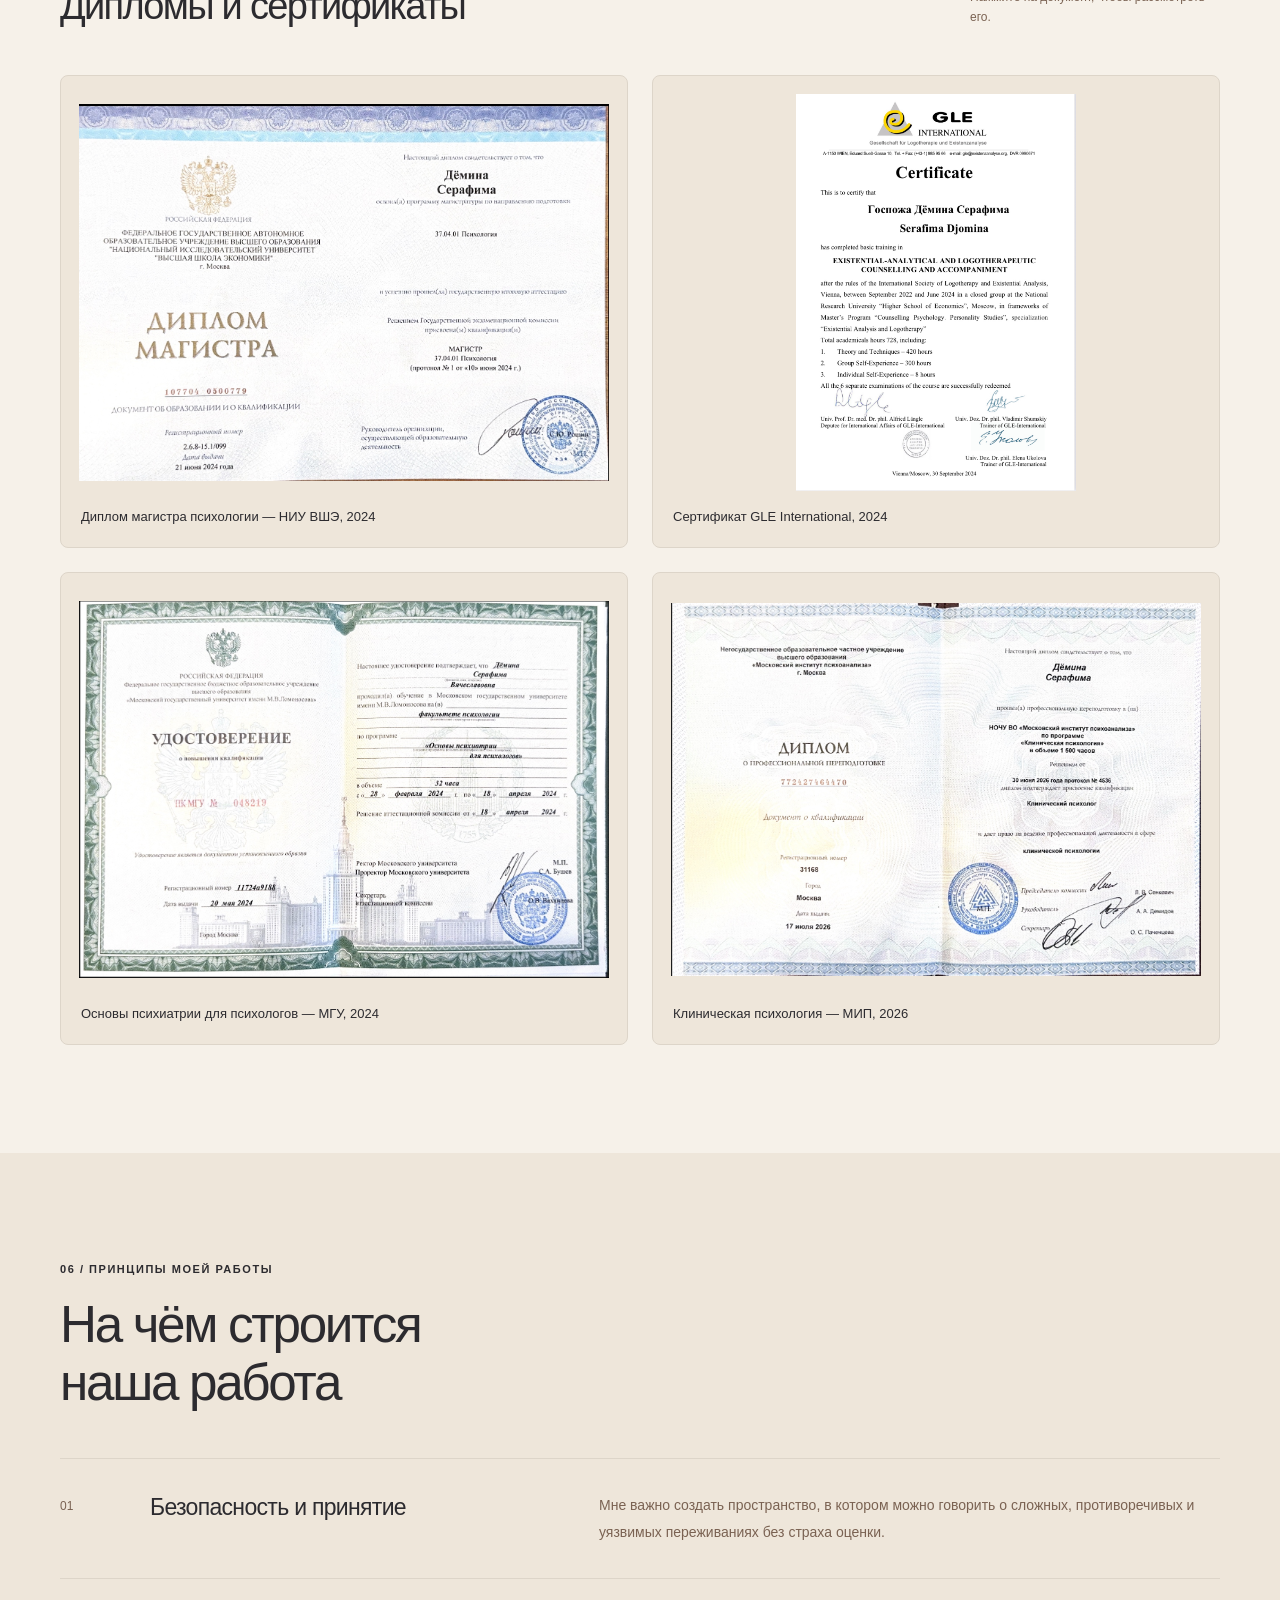
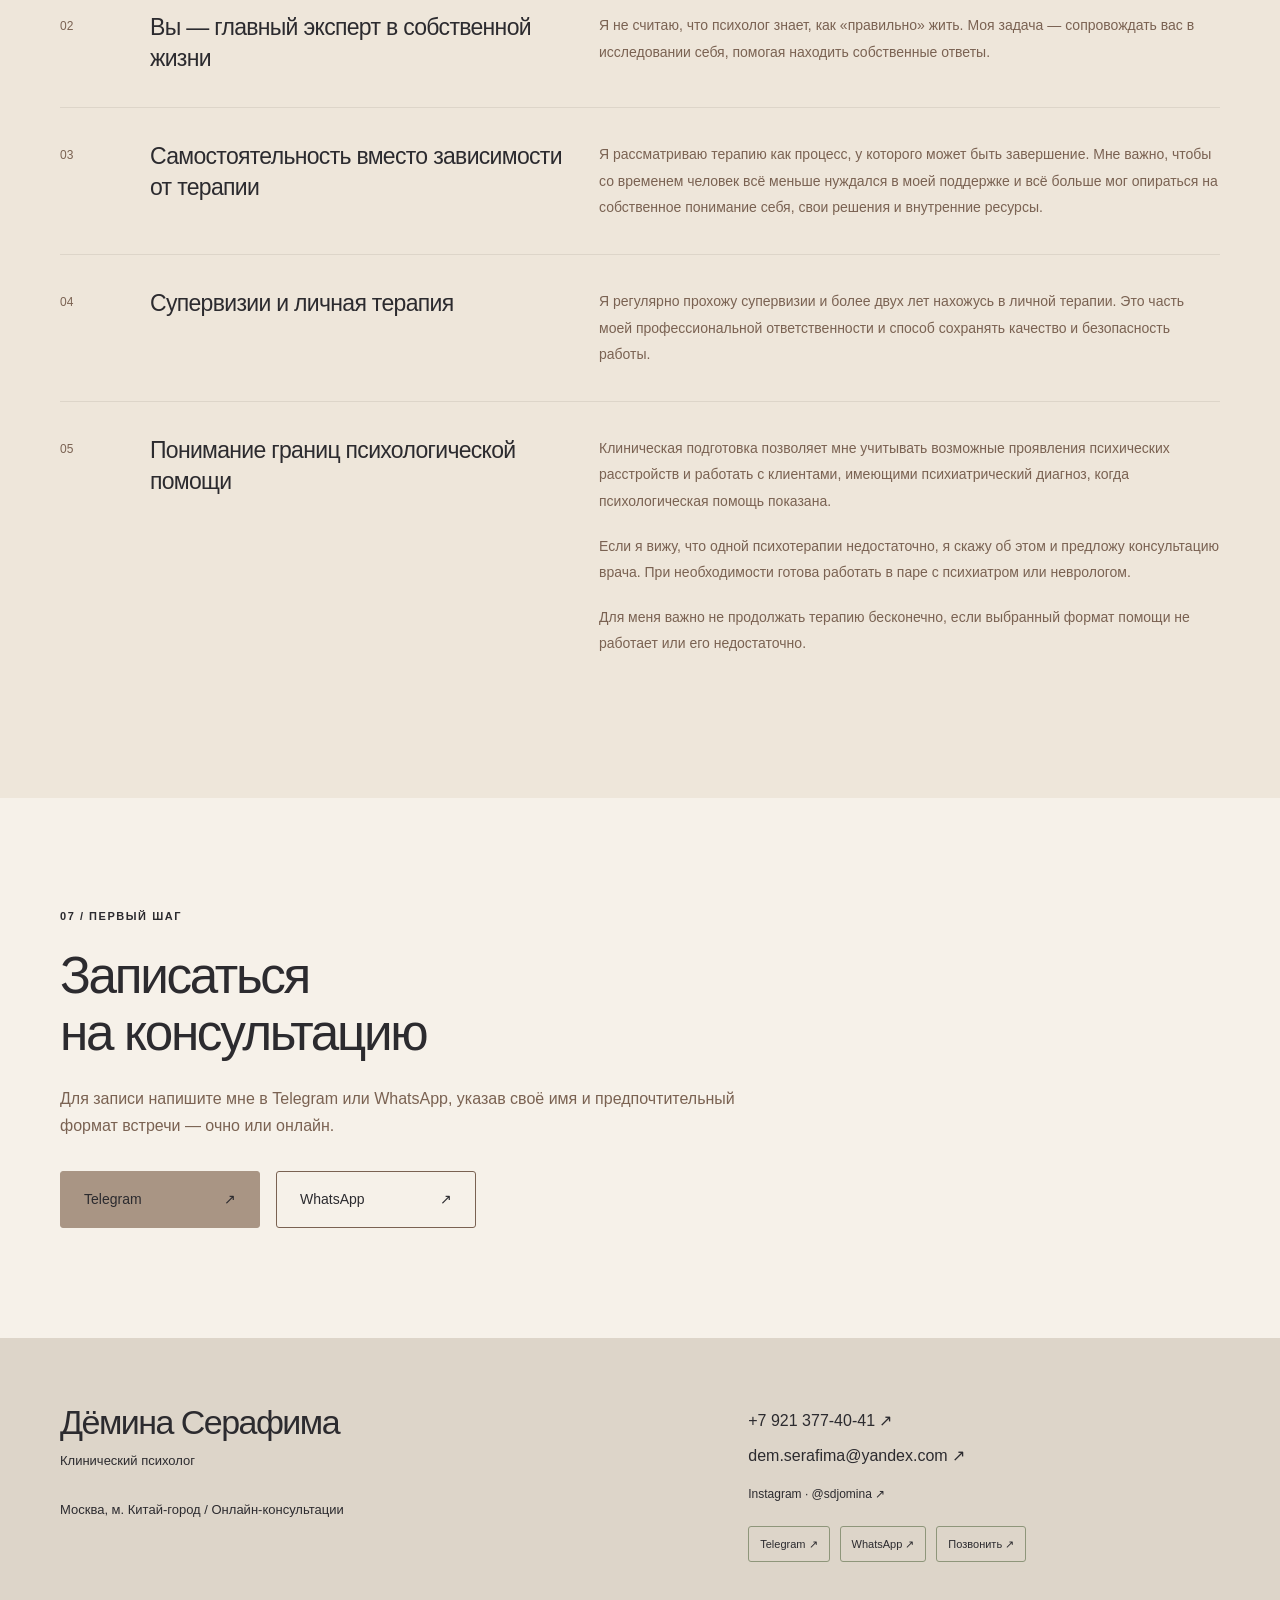
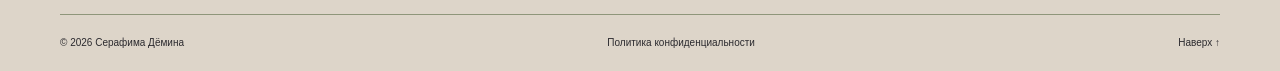
==== commit 7b4e85ce: "Add portraits and ordered diplomas, update warm palette and mobile hero order" ====
--- a/site/index.html
+++ b/site/index.html
@@ -5,7 +5,7 @@
   <title>Серафима Дёмина — клинический психолог</title>
   <meta name="description" content="Серафима Дёмина. Клинический психолог, экзистенциальный подход. Консультации онлайн и в Москве, у метро Китай-город. 55 минут.">
   <meta name="robots" content="noindex,nofollow">
-  <meta name="theme-color" content="#F7F4ED">
+  <meta name="theme-color" content="#F6F1E9">
   <meta property="og:title" content="Серафима Дёмина — клинический психолог">
   <meta property="og:description" content="Понимать себя и находить собственный способ жить. Очно в Москве и онлайн.">
   <meta property="og:type" content="website">
@@ -14,7 +14,7 @@
 </head>
 <body>
 <a class="skip" href="#main">Перейти к содержимому</a>
-<div class="review-bar" id="review-bar">Версия для согласования <span>Фотографии и дипломы добавим после получения</span><button type="button" aria-label="Скрыть сообщение о версии" id="hide-review">×</button></div>
+<div class="review-bar" id="review-bar">Версия для согласования <span>Фотографии и дипломы добавлены</span><button type="button" aria-label="Скрыть сообщение о версии" id="hide-review">×</button></div>
 <header class="header"><div class="header-inner">
   <a class="wordmark" href="#home"><span class="monogram" aria-hidden="true">сд<span>·</span></span><span>Серафима Дёмина<small>Клинический психолог</small></span></a>
   <button type="button" class="menu-toggle" aria-expanded="false" aria-controls="navigation">Меню <span aria-hidden="true">☰</span></button>
@@ -22,8 +22,8 @@
 </div></header>
 <main id="main">
 <section class="hero wrap" id="home" aria-labelledby="hero-name">
+  <div class="hero-visual"><img id="hero-photo" class="portrait" src="assets/serafima-hero.jpg" alt="Серафима Дёмина" width="864" height="1536" fetchpriority="high"><div class="photo-placeholder" id="hero-fallback" hidden><span>Место для фотографии</span></div></div>
   <div class="hero-copy"><p class="eyebrow"><span class="dot"></span> Очно в Москве и онлайн</p><h1 id="hero-name">Дёмина<br>Серафима</h1><p class="profession">Клинический психолог</p><p class="hero-intro">Помогаю лучше понимать себя, свои переживания и находить собственный способ жить и преодолевать трудности.</p><a class="button" href="#booking">Записаться на консультацию <span aria-hidden="true">↗</span></a><div class="hero-meta"><span>Экзистенциальный подход</span><span>55 минут</span></div></div>
-  <div class="hero-visual"><img id="hero-photo" class="portrait" alt="Серафима Дёмина" hidden><div class="photo-placeholder" id="hero-fallback"><span>Место для фотографии</span></div></div>
 </section>
 <section class="section wrap" id="requests" aria-labelledby="requests-title">
   <div class="section-heading"><p class="eyebrow">01 / С чем можно прийти</p><h2 id="requests-title">С какими запросами<br>я работаю?</h2></div>
@@ -31,7 +31,7 @@
     <article class="request"><h3><button class="request-toggle" type="button" id="request-toggle-01" aria-expanded="false" aria-controls="request-panel-01"><span class="small-number">01</span><span class="request-title">Самоощущение<br> и поиск себя</span><span class="request-icon" aria-hidden="true"></span></button></h3><div class="request-panel" id="request-panel-01" role="region" aria-labelledby="request-toggle-01" inert><div class="request-content"><ul><li>Низкая самооценка</li><li>Непонимание себя</li><li>Сложности с пониманием собственных желаний и целей</li><li>Потеря привычных ориентиров</li><li>Личностные кризисы</li></ul></div></div></article>
     <article class="request"><h3><button class="request-toggle" type="button" id="request-toggle-02" aria-expanded="false" aria-controls="request-panel-02"><span class="small-number">02</span><span class="request-title">Отношения<br> и близость</span><span class="request-icon" aria-hidden="true"></span></button></h3><div class="request-panel" id="request-panel-02" role="region" aria-labelledby="request-toggle-02" inert><div class="request-content"><ul><li>Сложности в отношениях</li><li>Чувство одиночества</li><li>Трудности в понимании себя в отношениях с другими</li></ul></div></div></article>
     <article class="request"><h3><button class="request-toggle" type="button" id="request-toggle-03" aria-expanded="false" aria-controls="request-panel-03"><span class="small-number">03</span><span class="request-title">Эмоциональные<br> состояния</span><span class="request-icon" aria-hidden="true"></span></button></h3><div class="request-panel" id="request-panel-03" role="region" aria-labelledby="request-toggle-03" inert><div class="request-content"><ul><li>Тревога и постоянное внутреннее напряжение</li><li>Эмоциональное выгорание</li><li>Апатия, депрессивные состояния</li></ul></div></div></article>
-    <article class="request"><h3><button class="request-toggle" type="button" id="request-toggle-04" aria-expanded="false" aria-controls="request-panel-04"><span class="small-number">04</span><span class="request-title">Когда болезнь<br> меняет жизнь</span><span class="request-icon" aria-hidden="true"></span></button></h3><div class="request-panel" id="request-panel-04" role="region" aria-labelledby="request-toggle-04" inert><div class="request-content"><p>Психологическая поддержка, если вы или ваш близкий столкнулись с диагнозом, лечением и связанными с ними изменениями.</p></div></div></article>
+    <article class="request"><h3><button class="request-toggle" type="button" id="request-toggle-04" aria-expanded="false" aria-controls="request-panel-04"><span class="small-number">04</span><span class="request-title">Когда болезнь<br> меняет жизнь</span><span class="request-icon" aria-hidden="true"></span></button></h3><div class="request-panel" id="request-panel-04" role="region" aria-labelledby="request-toggle-04" inert><div class="request-content"><p>Психологическая поддержка, если вы или ваш близкий столкнулись с онкологическим диагнозом, лечением и связанными с ними изменениями.</p></div></div></article>
   </div>
   <aside class="no-request"><span class="quote-mark" aria-hidden="true">“</span><div><h3>Вроде всё нормально,<br>но мне почему-то плохо</h3><p>Необязательно приходить на первую встречу с чётко сформулированным запросом. Мы можем начать с того, что происходит с вами сейчас, и постепенно разобраться в этом вместе.</p></div><a class="circle-link" href="#booking" aria-label="Перейти к записи на первую встречу">↗</a></aside>
 </section>
@@ -44,7 +44,7 @@
   <article class="price-card" aria-label="Онлайн-консультация"><div class="price-card-top"><span>01 / Онлайн</span></div><svg class="service-icon" viewBox="0 0 80 80" aria-hidden="true" focusable="false"><rect x="15" y="17" width="50" height="34" rx="2"/><path d="M15 51 9 62a2 2 0 0 0 2 3h58a2 2 0 0 0 2-3l-6-11M11 59h58M34 65l2-4h8l2 4"/></svg><p class="price"><span data-value="onlineRub">4 000 ₽</span><small>/ <span data-value="onlineEur">40 €</span></small></p><p>55 минут · онлайн-консультация</p></article>
   <article class="price-card" aria-label="Очная консультация"><div class="price-card-top"><span>02 / Очно</span></div><svg class="service-icon" viewBox="0 0 80 80" aria-hidden="true" focusable="false"><path d="M25 43V25c0-10 6-15 15-15s15 5 15 15v18M25 39l-7-3c-3-1-5 1-5 4l3 15c1 4 4 6 8 6h32c4 0 7-2 8-6l3-15c0-3-2-5-5-4l-7 3M24 61l-3 9M56 61l3 9M25 43h30v12H25zM25 55l-1 6M55 55l1 6"/></svg><p class="price" data-value="offlineRub">4 600 ₽</p><p>55 минут · Москва, 5 минут от м. Китай-город</p></article>
 </div><div class="first-meeting"><h3>Первая встреча</h3><div><p>К первой консультации не нужно специально готовиться или заранее формулировать «правильный» запрос.</p><p>Мы познакомимся, поговорим о том, что происходит с вами сейчас, и вместе попробуем определить направление дальнейшей работы.</p><a class="button first-meeting-cta" href="#booking">Записаться <span aria-hidden="true">↗</span></a></div></div></section>
-<section class="section about" id="about" aria-labelledby="about-title"><div class="wrap about-grid"><div class="about-visual"><img id="about-photo" class="portrait" alt="Серафима Дёмина — клинический психолог" hidden><div class="photo-placeholder" id="about-fallback"><span>Место для фотографии</span></div></div><div><h2 class="eyebrow" id="about-title">04 / Обо мне</h2><div class="about-intro"><p>Мне искренне интересен внутренний мир человека — его переживания, противоречия и уникальный способ воспринимать себя и свою жизнь.</p><p>В работе мне помогают спокойствие, устойчивость и способность оставаться рядом с человеком в том числе тогда, когда он сталкивается со сложными и болезненными переживаниями.</p></div><h3 class="education-heading">Образование</h3><ol class="education"><li><span>2024</span><div><strong>НИУ ВШЭ</strong><p>Магистр психологии, «Консультативная психология. Персонология» · 4 320 часов</p></div></li><li><span>2024</span><div><strong>GLE International, Вена</strong><p>Экзистенциально-аналитическое и логотерапевтическое консультирование и сопровождение · 728 часов</p></div></li><li><span>2024</span><div><strong>МГУ имени М. В. Ломоносова</strong><p>«Основы психиатрии для психологов» · 72 часа</p></div></li><li><span>2026</span><div><strong>МИП</strong><p>Профессиональная переподготовка «Клиническая психология» · 1 500 часов</p></div></li></ol></div></div></section>
+<section class="section about" id="about" aria-labelledby="about-title"><div class="wrap about-grid"><div class="about-visual"><img id="about-photo" class="portrait" src="assets/serafima-about.jpg" alt="Серафима Дёмина — клинический психолог" width="1086" height="1448" loading="lazy"><div class="photo-placeholder" id="about-fallback" hidden><span>Место для фотографии</span></div></div><div><h2 class="eyebrow" id="about-title">04 / Обо мне</h2><div class="about-intro"><p>Мне искренне интересен внутренний мир человека — его переживания, противоречия и уникальный способ воспринимать себя и свою жизнь.</p><p>В работе мне помогают спокойствие, устойчивость и способность оставаться рядом с человеком в том числе тогда, когда он сталкивается со сложными и болезненными переживаниями.</p></div><h3 class="education-heading">Образование</h3><ol class="education"><li><span>2024</span><div><strong>НИУ ВШЭ</strong><p>Магистр психологии, «Консультативная психология. Персонология» · 4 320 часов</p></div></li><li><span>2024</span><div><strong>GLE International, Вена</strong><p>Экзистенциально-аналитическое и логотерапевтическое консультирование и сопровождение · 728 часов</p></div></li><li><span>2024</span><div><strong>МГУ имени М. В. Ломоносова</strong><p>«Основы психиатрии для психологов» · 32 часа</p></div></li><li><span>2026</span><div><strong>МИП</strong><p>Профессиональная переподготовка «Клиническая психология» · 1 500 часов</p></div></li></ol></div></div></section>
 <section class="experience wrap" id="experience" aria-label="Профессиональный опыт"><div class="stat"><strong>2+</strong><p>года психологической<br>практики</p></div><div class="stat"><strong>400+</strong><p>часов на горячей линии помощи<br>онкопациентам и их близким</p></div><div class="experience-notes"><p>Регулярные индивидуальные<br>и групповые супервизии</p><p>Более двух лет<br>личной терапии</p></div></section>
 <section class="section wrap certificates" id="certificates" aria-labelledby="cert-title"><div class="section-heading compact"><div><p class="eyebrow">05 / Подтверждение квалификации</p><h2 id="cert-title">Дипломы и сертификаты</h2></div><p id="cert-note">Галерея появится после получения документов.</p></div><div class="certificate-grid" id="certificate-grid"><div class="document-placeholder"><span aria-hidden="true">↗</span><p>Место для дипломов<br>и сертификатов</p><small>Покажем документы в предоставленном порядке</small></div></div></section>
 <section class="section principles" id="principles" aria-labelledby="principles-title"><div class="wrap"><div class="section-heading"><p class="eyebrow">06 / Принципы моей работы</p><h2 id="principles-title">На чём строится<br>наша работа</h2></div><div class="principle-list">
--- a/site/style.css
+++ b/site/style.css
@@ -1,4 +1,4 @@
-:root{--paper:#f7f4ed;--surface:#e5e1da;--ink:#3e4035;--muted:#5e5d50;--line:#dce0d1;--olive:#3e4035;--sage:#dce0d1;--blush:#e7c7b8;--peach:#eadcc6;--photo:#eadcc6;--green:#dce0d1;--green-hover:#eadcc6;--header-height:100px;--radius:6px;--width:1240px}
+:root{--paper:#f6f1e9;--surface:#eee6da;--card:#ddd5c9;--sand:#ccbeae;--ink:#2c2b2f;--muted:#7a6252;--line:#ddd5c9;--olive:#8e967a;--sage:#ddd5c9;--blush:#a99584;--peach:#ccbeae;--photo:#eee6da;--green:#a99584;--green-hover:#7a6252;--header-height:100px;--radius:8px;--width:1240px}
 *{box-sizing:border-box}
 html{scroll-behavior:smooth;scroll-padding-top:calc(var(--header-height) + 24px)}
 body{margin:0;background:var(--paper);color:var(--ink);font-family:"Manrope", "Avenir Next", "Segoe UI",Arial,sans-serif;font-size:17px;line-height:1.65;-webkit-font-smoothing:antialiased}
@@ -44,11 +44,11 @@
 .profession{font-size:22px;margin-top:18px;letter-spacing:-.02em}
 .hero-intro{max-width:475px;margin-top:30px;font-size:17px;color:var(--muted);line-height:1.8}
 .button{display:inline-flex;align-items:center;justify-content:space-between;gap:32px;border:1px solid var(--green);border-radius:3px;background:var(--green);color:var(--ink);padding:17px 23px;font-size:14px;line-height:1.5;transition:background .2s,color .2s,transform .2s}
-.button:hover{background:var(--green-hover);color:var(--ink);transform:translateY(-1px)}
+.button:hover{background:var(--green-hover);color:var(--paper);transform:translateY(-1px)}
 .hero .button{margin-top:33px}
 .hero-meta{display:flex;flex-wrap:wrap;gap:13px;font-size:11px;color:var(--muted);margin-top:24px}
 .hero-meta span+span:before{content:"/";margin-right:13px;color:var(--line)}
-.hero-visual{position:relative;align-self:center;width:100%;aspect-ratio:4/5;overflow:hidden;border-radius:48% 48% 6px 6px}
+.hero-visual{position:relative;align-self:center;width:100%;aspect-ratio:3/4;overflow:hidden;border-radius:var(--radius)}
 .portrait{position:absolute;inset:0;width:100%;height:100%;object-fit:cover;object-position:center 30%}
 .section-heading{margin-bottom:47px}
 .section-heading h2{margin-top:18px}
@@ -84,13 +84,13 @@
 .format-facts strong{display:block;font-size:20px;font-weight:400;letter-spacing:-.025em}
 .format-facts span{display:block;margin-top:4px;font-size:13px;color:var(--muted)}
 .prices-grid{display:grid;grid-template-columns:1fr 1fr;gap:24px}
-.price-card{padding:38px 40px;background:var(--surface);border-radius:4px}
+.price-card{padding:38px 40px;background:var(--card);border-radius:var(--radius)}
 .price-card-top{display:flex;justify-content:space-between;font-size:11px;text-transform:uppercase;letter-spacing:.1em}
 .service-icon{display:block;width:76px;height:76px;margin-top:30px;fill:none;stroke:var(--ink);stroke-width:1.7;stroke-linecap:round;stroke-linejoin:round}
 .price{font-size:45px;line-height:1.2;letter-spacing:-.05em;margin-top:40px}
 .price small{font-size:22px;margin-left:8px;color:var(--muted)}
 .price-card>p:not(.price){font-size:12px;margin-top:13px;color:var(--muted)}
-.button-outline{background:transparent;color:var(--ink);border-color:var(--olive)}
+.button-outline{background:transparent;color:var(--ink);border-color:var(--muted)}
 .button-outline:hover{background:var(--peach);color:var(--ink)}
 .first-meeting{display:grid;grid-template-columns:1fr 1.4fr;gap:65px;padding:47px 0 0;margin-top:20px}
 .first-meeting h3{font-size:28px}
@@ -99,7 +99,7 @@
 .about{background:var(--surface)}
 .about-grid{display:grid;grid-template-columns:.85fr 1.15fr;gap:90px}
 .about-intro{font-size:16px;color:var(--muted);margin-top:28px}
-.about-visual{align-self:start;position:relative;width:100%;aspect-ratio:4/5;overflow:hidden;border-radius:6px}
+.about-visual{align-self:start;position:relative;width:100%;aspect-ratio:3/4;overflow:hidden;border-radius:6px}
 .education-heading{margin-top:38px;font-size:24px}
 .education{list-style:none;margin:22px 0 0;padding:0}
 .education li{display:grid;grid-template-columns:47px 1fr;gap:24px;padding:19px 0;border-top:1px solid var(--line);margin:0}
@@ -114,14 +114,14 @@
 .compact{display:flex;justify-content:space-between;gap:50px;align-items:end}
 .compact h2{font-size:38px}
 .compact>p{font-size:12px;max-width:250px}
-.certificate-grid{display:grid;grid-template-columns:repeat(4,1fr);gap:20px}
+.certificate-grid{display:grid;grid-template-columns:repeat(2,minmax(0,1fr));gap:24px}
 .document-placeholder{grid-column:1/-1;border:1px dashed var(--line);padding:27px 35px;display:flex;gap:40px;align-items:center;color:var(--muted);border-radius:4px;background:var(--surface)}
 .document-placeholder>span{font-size:40px}
 .document-placeholder p{font-size:17px}
 .document-placeholder small{margin-left:auto;max-width:280px;font-size:12px}
-.certificate-button{padding:12px;background:var(--paper);border:1px solid var(--line);border-radius:4px;cursor:zoom-in}
-.certificate-button img{width:100%;aspect-ratio:3/4;object-fit:contain}
-.certificate-button span{display:block;font-size:11px;padding:10px;text-align:left}
+.certificate-button{min-width:0;padding:18px;background:var(--surface);border:1px solid var(--line);border-radius:var(--radius);color:var(--ink);cursor:zoom-in}
+.certificate-button img{width:100%;aspect-ratio:4/3;object-fit:contain}
+.certificate-button span{display:block;font-size:13px;padding:16px 2px 2px;text-align:left;line-height:1.5}
 .principles{background:var(--surface)}
 .principle-list article{display:grid;grid-template-columns:55px 1fr 1.5fr;gap:35px;padding:33px 0;border-top:1px solid var(--line)}
 .principle-list article>span{font-size:12px;color:var(--muted);padding-top:5px}
@@ -146,8 +146,8 @@
 .skip{position:fixed;top:0;left:20px;transform:translateY(-120%);padding:15px;background:var(--paper);z-index:99}
 .skip:focus{transform:translateY(0)}
 .sr-only{position:absolute;width:1px;height:1px;margin:-1px;overflow:hidden;clip:rect(0,0,0,0)}
-dialog{border:0;border-radius:8px;padding:0;background:var(--paper);color:var(--ink);max-width:600px;width:calc(100% - 32px);max-height:90svh;box-shadow:0 25px 100px #3e403533}
-dialog::backdrop{background:#3e403580;backdrop-filter:blur(4px)}
+dialog{border:0;border-radius:8px;padding:0;background:var(--paper);color:var(--ink);max-width:600px;width:calc(100% - 32px);max-height:90svh;box-shadow:0 25px 100px #2c2b2f33}
+dialog::backdrop{background:#2c2b2f80;backdrop-filter:blur(4px)}
 .dialog-close{position:absolute;right:13px;top:8px;background:transparent;border:0;font-size:30px;color:inherit;min-width:44px;min-height:44px}
 #image-dialog{max-width:950px;background:var(--paper);padding:50px 20px 20px}
 #document-full{max-height:78svh;object-fit:contain;width:100%}
@@ -295,7 +295,7 @@
 .document-placeholder{display:block;padding:23px}
 .document-placeholder>span{display:none}
 .document-placeholder small{display:block;max-width:none;margin-top:12px}
-.certificate-grid{gap:12px}
+.certificate-grid{grid-template-columns:1fr;gap:18px}
 .principle-list article{grid-template-columns:25px 1fr;gap:15px;padding:27px 0}
 .principle-list h3{font-size:23px}
 .principle-list h3 br{display:none}
@@ -333,3 +333,9 @@
 .button{display:none}
 .request,.price-card,.principle-list article{break-inside:avoid}
 }
+
+/* Portrait crops keep the face visible; the about portrait uses its native ratio. */
+#about-photo{object-position:center top}
+
+/* Use graphite for small text on the darker greige surfaces. */
+.price-card,.footer{--muted:var(--ink)}
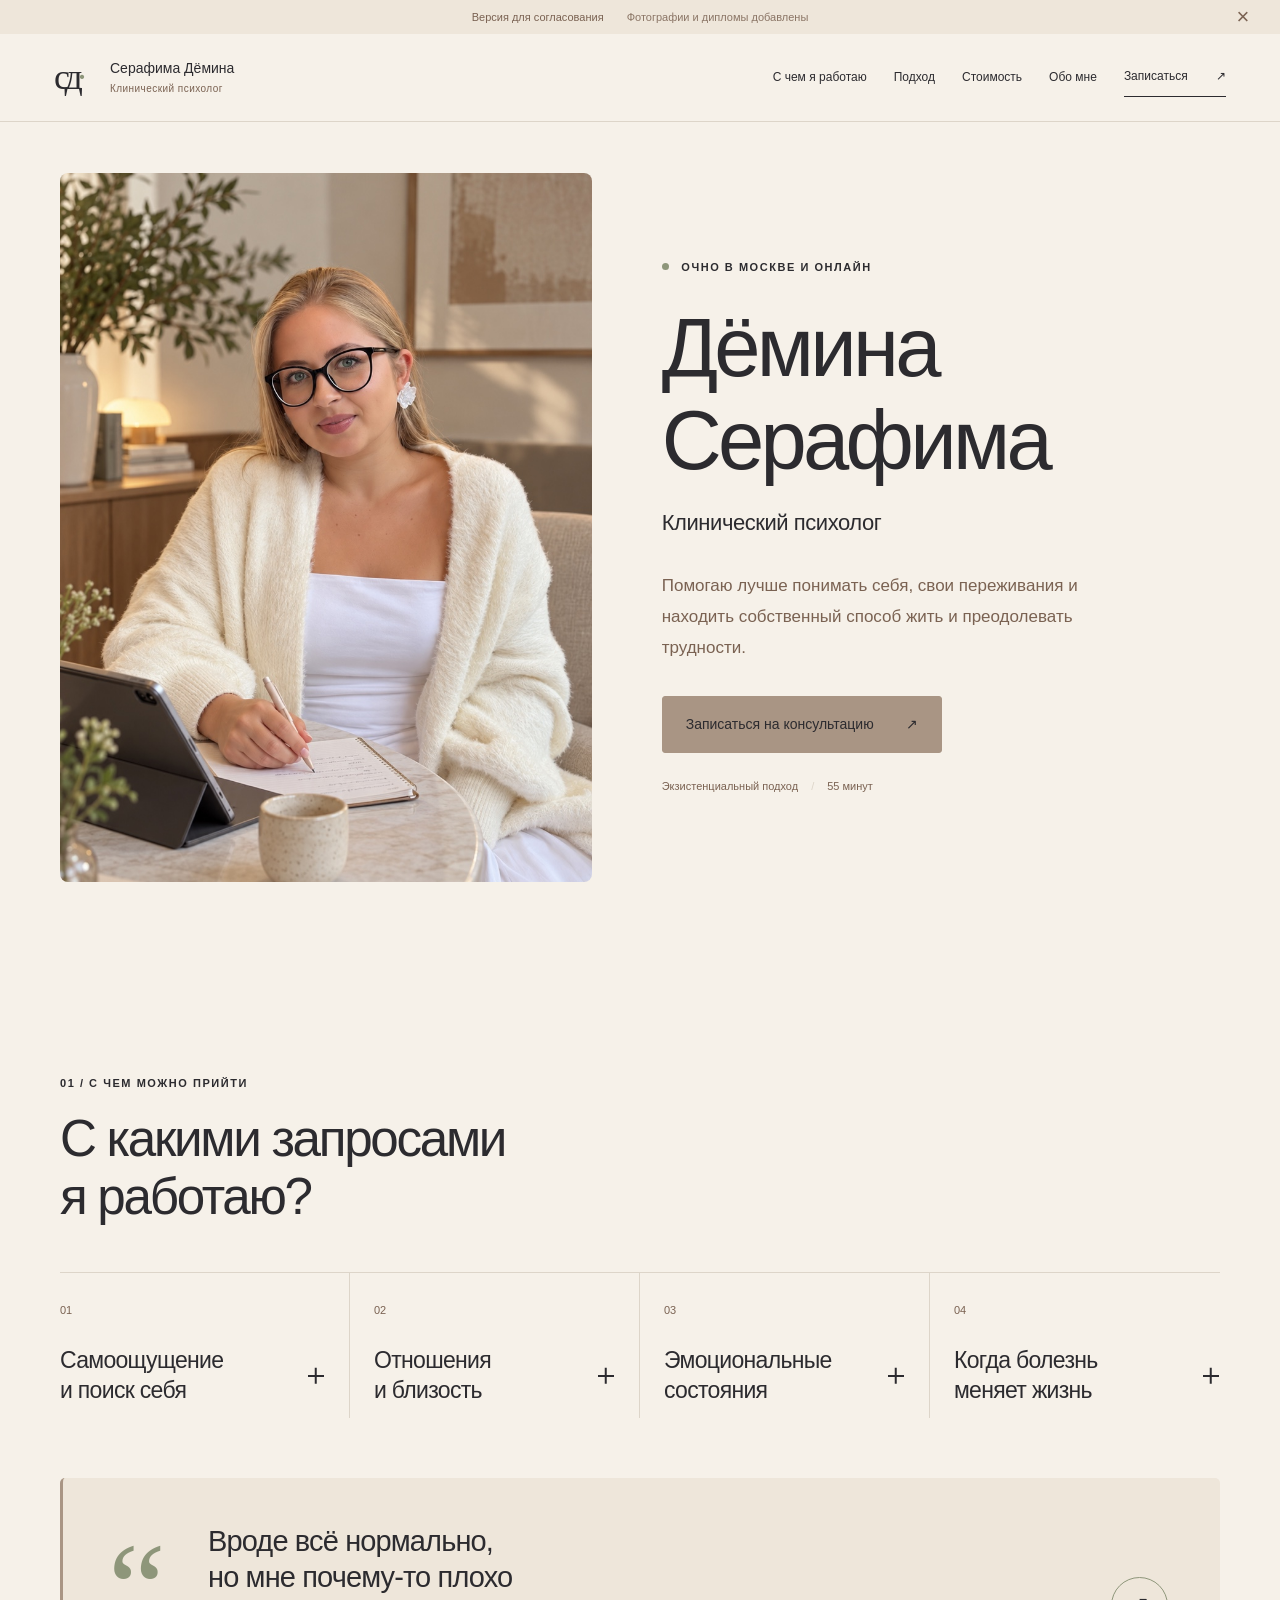
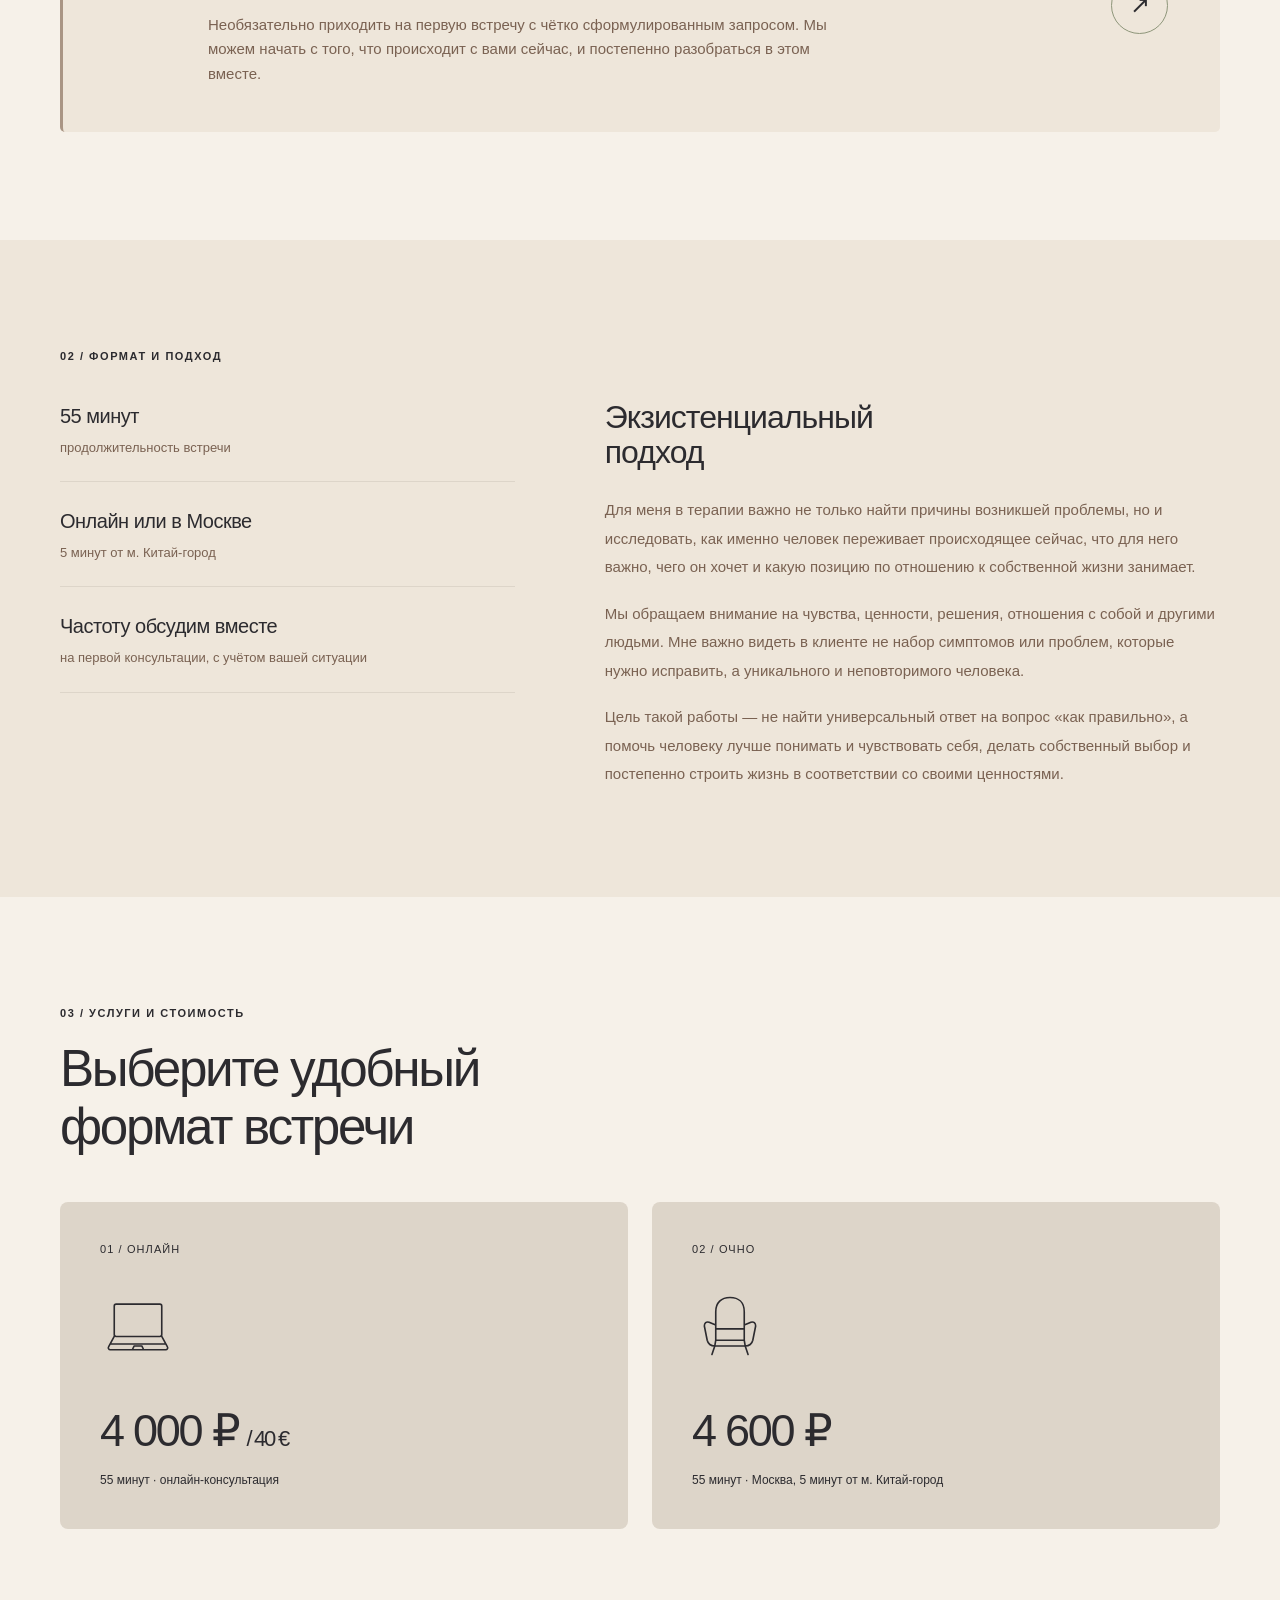
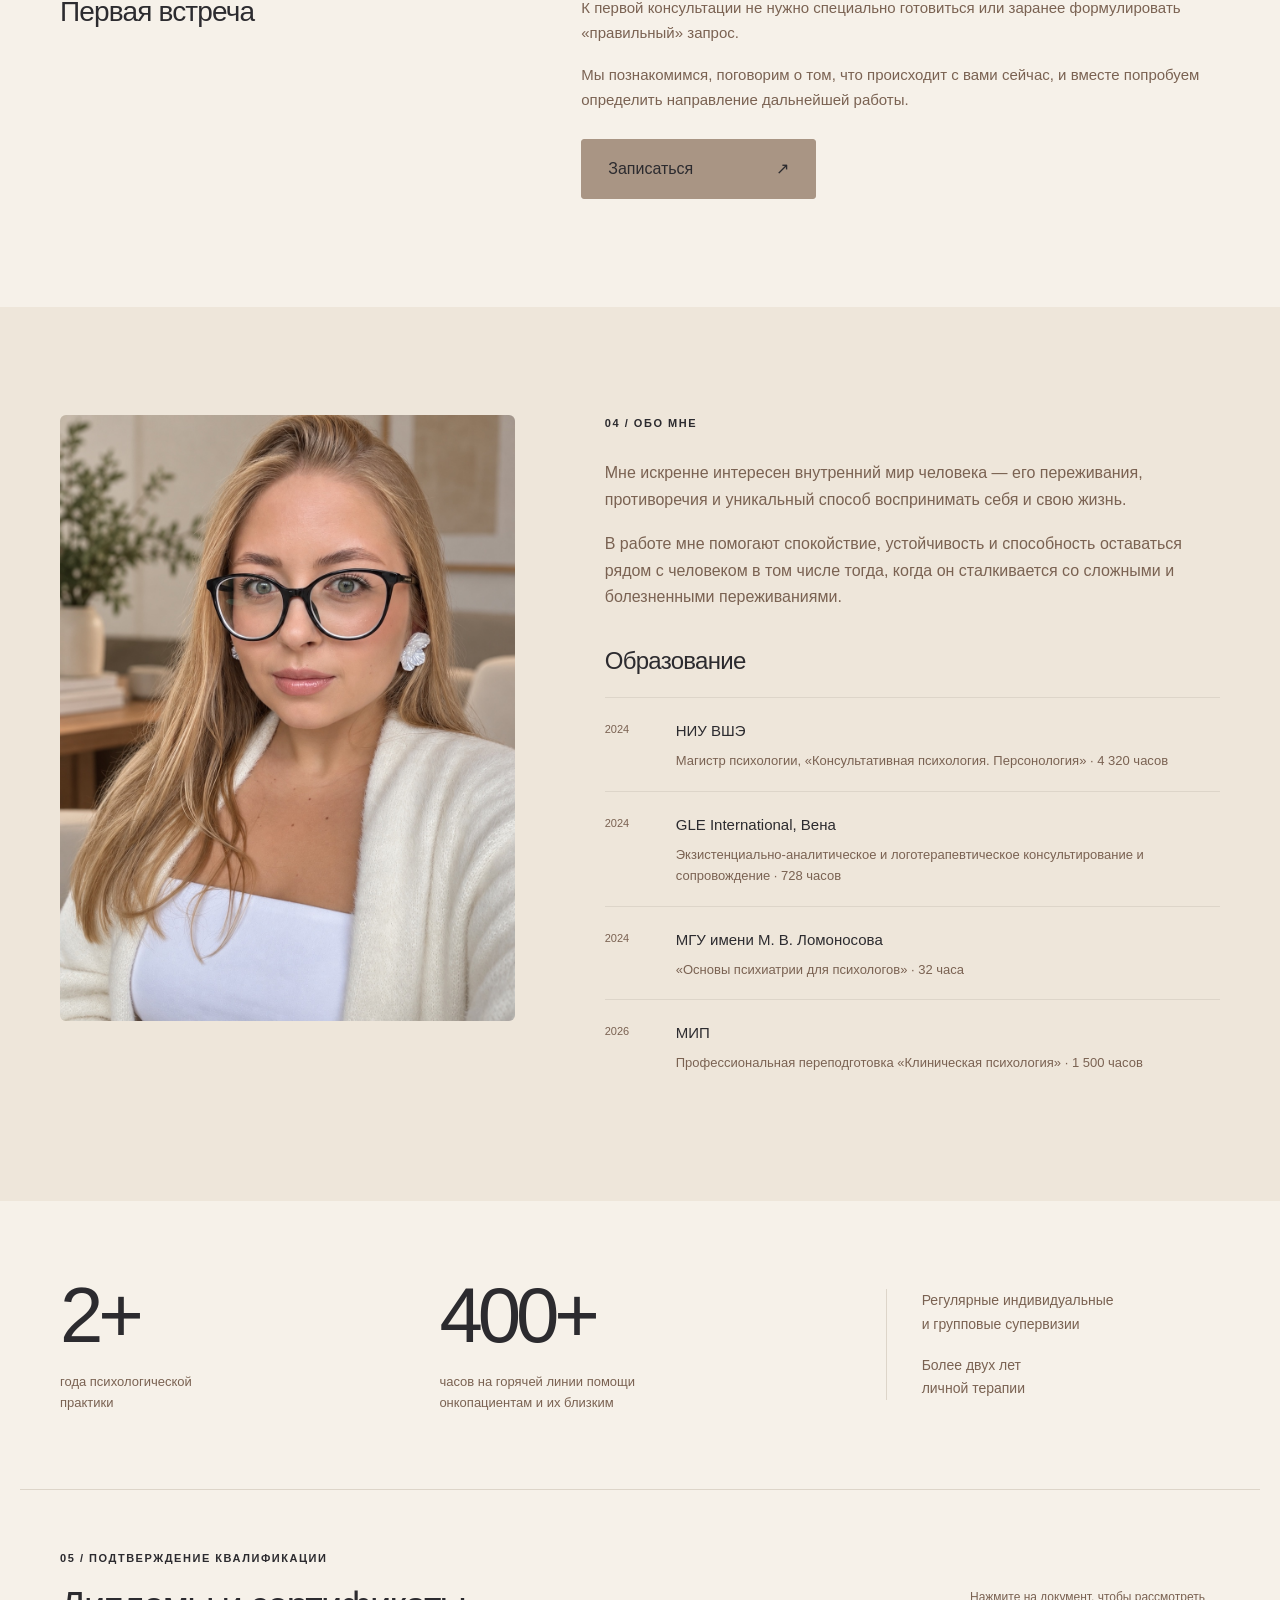
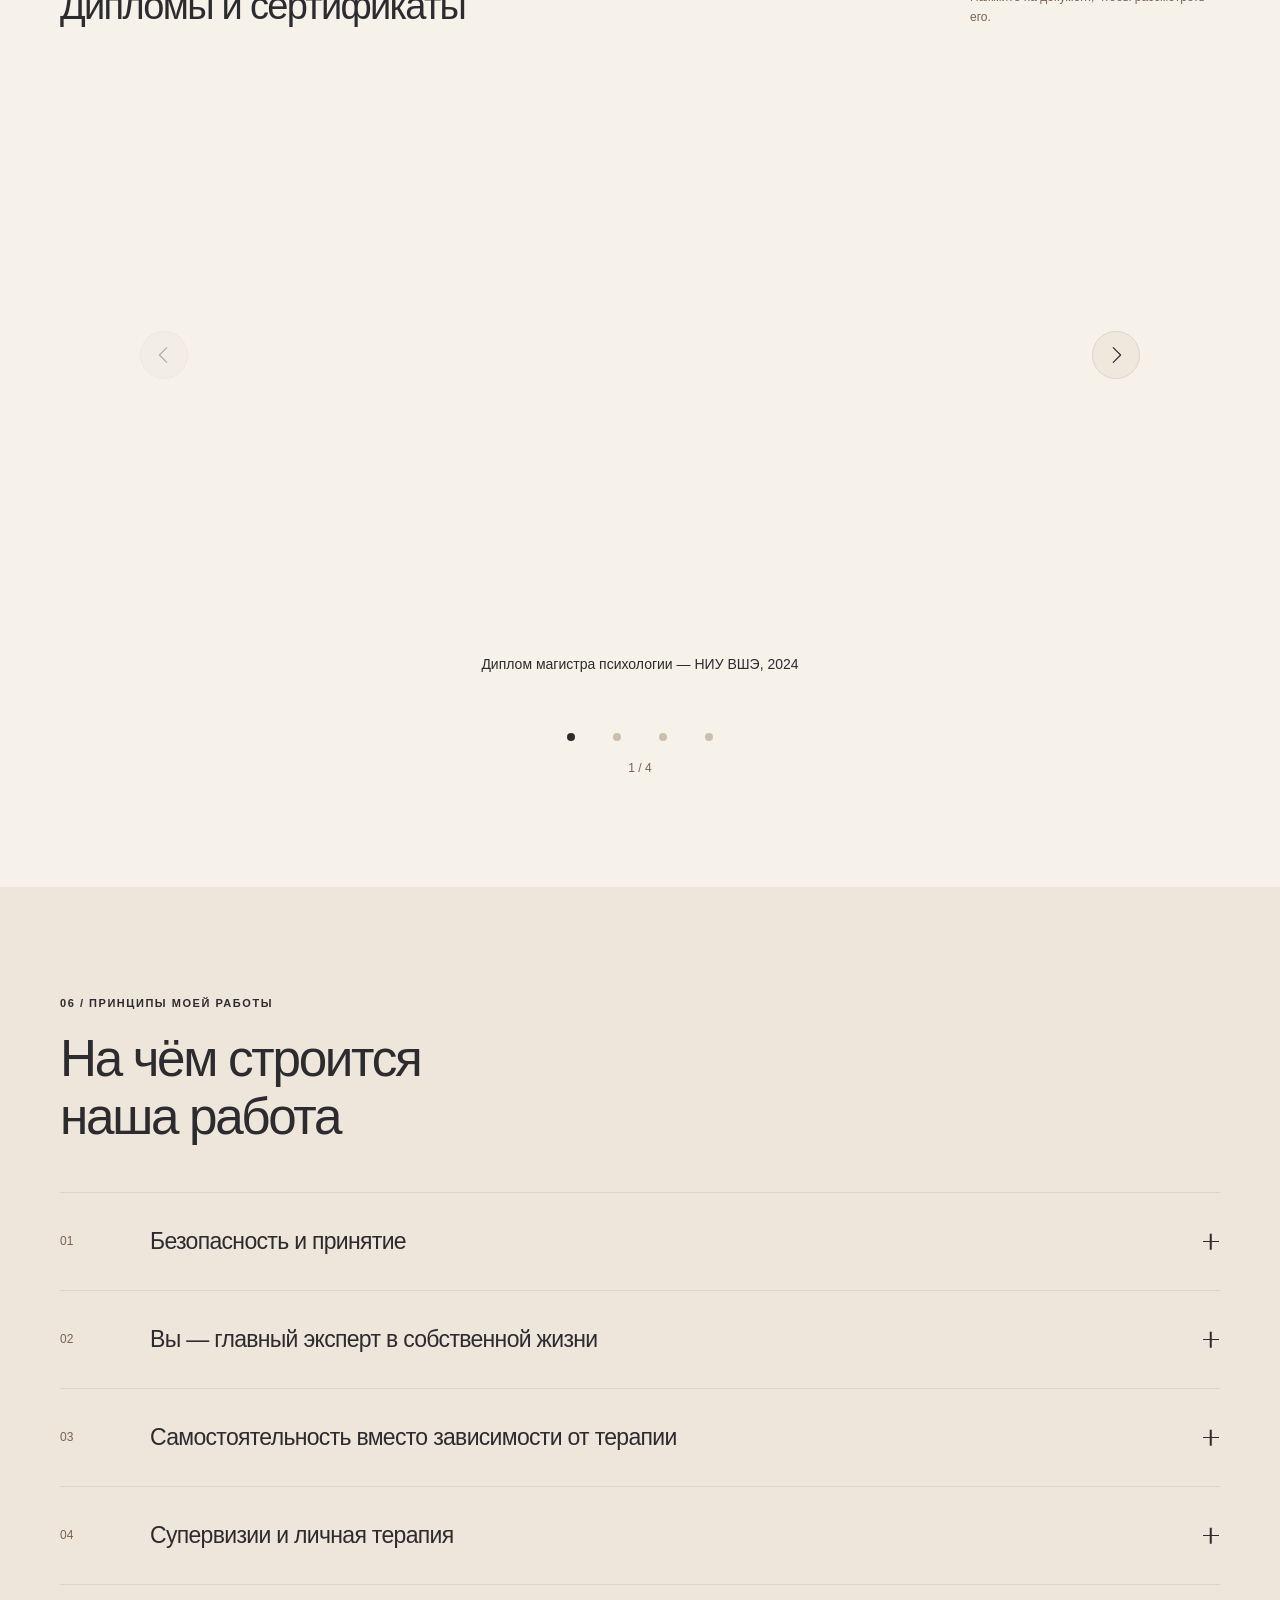
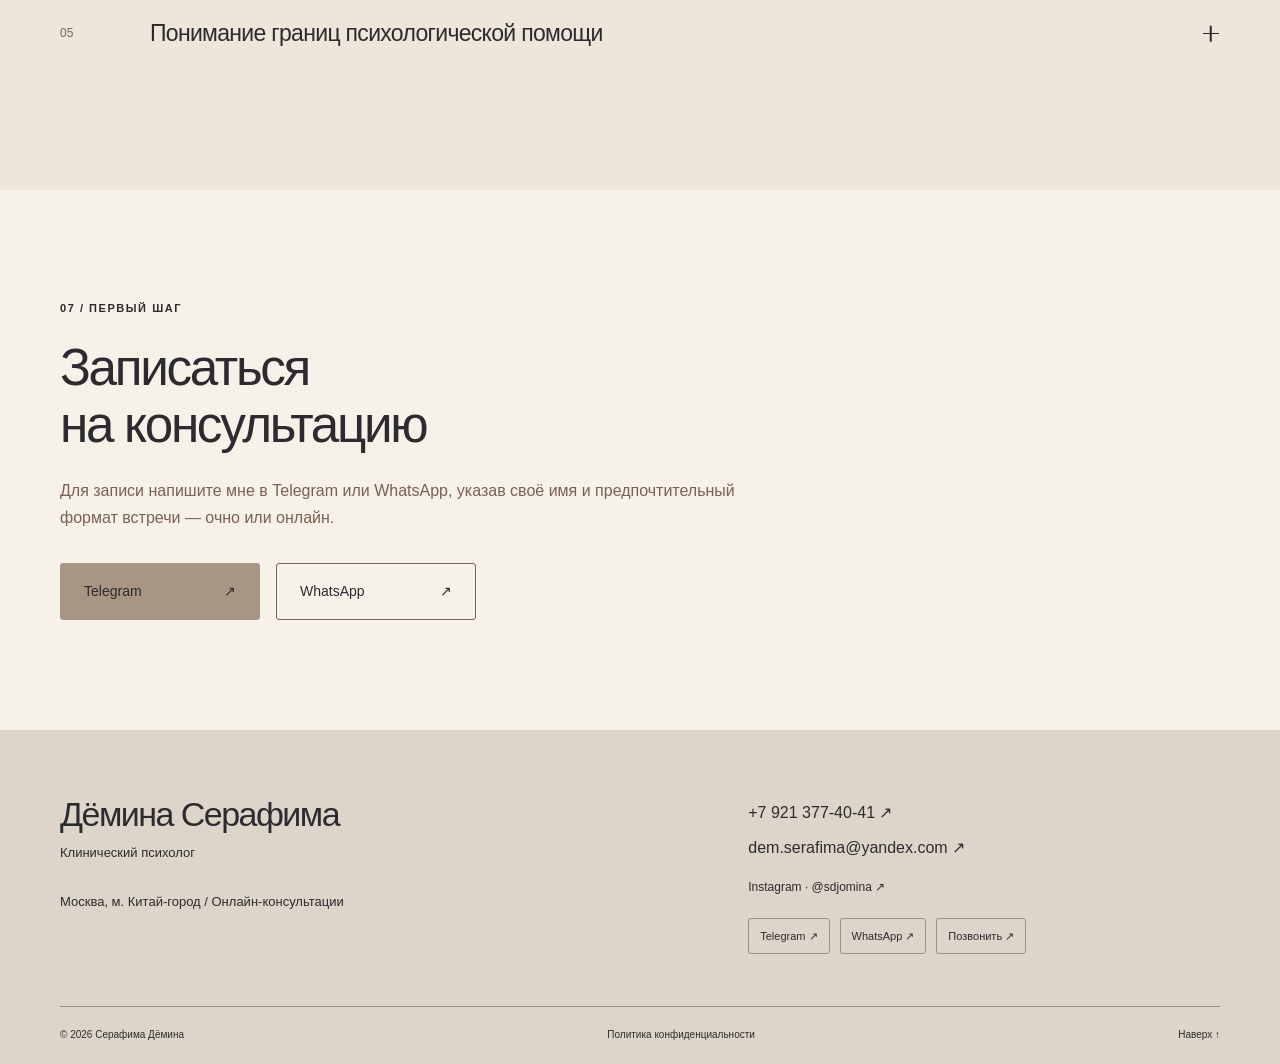
==== commit 79a6c005: "Add principle accordions and accessible document carousel with zoom" ====
--- a/site/index.html
+++ b/site/index.html
@@ -10,7 +10,7 @@
   <meta property="og:description" content="Понимать себя и находить собственный способ жить. Очно в Москве и онлайн.">
   <meta property="og:type" content="website">
   <link rel="icon" href="assets/favicon.svg" type="image/svg+xml">
-  <link rel="stylesheet" href="style.css"><script src="config.js" defer></script><script src="app.js" defer></script>
+  <link rel="stylesheet" href="style.css"><script src="config.js" defer></script><script src="app.js" defer></script><script src="gallery.js" defer></script>
 </head>
 <body>
 <a class="skip" href="#main">Перейти к содержимому</a>
@@ -46,13 +46,19 @@
 </div><div class="first-meeting"><h3>Первая встреча</h3><div><p>К первой консультации не нужно специально готовиться или заранее формулировать «правильный» запрос.</p><p>Мы познакомимся, поговорим о том, что происходит с вами сейчас, и вместе попробуем определить направление дальнейшей работы.</p><a class="button first-meeting-cta" href="#booking">Записаться <span aria-hidden="true">↗</span></a></div></div></section>
 <section class="section about" id="about" aria-labelledby="about-title"><div class="wrap about-grid"><div class="about-visual"><img id="about-photo" class="portrait" src="assets/serafima-about.jpg" alt="Серафима Дёмина — клинический психолог" width="1086" height="1448" loading="lazy"><div class="photo-placeholder" id="about-fallback" hidden><span>Место для фотографии</span></div></div><div><h2 class="eyebrow" id="about-title">04 / Обо мне</h2><div class="about-intro"><p>Мне искренне интересен внутренний мир человека — его переживания, противоречия и уникальный способ воспринимать себя и свою жизнь.</p><p>В работе мне помогают спокойствие, устойчивость и способность оставаться рядом с человеком в том числе тогда, когда он сталкивается со сложными и болезненными переживаниями.</p></div><h3 class="education-heading">Образование</h3><ol class="education"><li><span>2024</span><div><strong>НИУ ВШЭ</strong><p>Магистр психологии, «Консультативная психология. Персонология» · 4 320 часов</p></div></li><li><span>2024</span><div><strong>GLE International, Вена</strong><p>Экзистенциально-аналитическое и логотерапевтическое консультирование и сопровождение · 728 часов</p></div></li><li><span>2024</span><div><strong>МГУ имени М. В. Ломоносова</strong><p>«Основы психиатрии для психологов» · 32 часа</p></div></li><li><span>2026</span><div><strong>МИП</strong><p>Профессиональная переподготовка «Клиническая психология» · 1 500 часов</p></div></li></ol></div></div></section>
 <section class="experience wrap" id="experience" aria-label="Профессиональный опыт"><div class="stat"><strong>2+</strong><p>года психологической<br>практики</p></div><div class="stat"><strong>400+</strong><p>часов на горячей линии помощи<br>онкопациентам и их близким</p></div><div class="experience-notes"><p>Регулярные индивидуальные<br>и групповые супервизии</p><p>Более двух лет<br>личной терапии</p></div></section>
-<section class="section wrap certificates" id="certificates" aria-labelledby="cert-title"><div class="section-heading compact"><div><p class="eyebrow">05 / Подтверждение квалификации</p><h2 id="cert-title">Дипломы и сертификаты</h2></div><p id="cert-note">Галерея появится после получения документов.</p></div><div class="certificate-grid" id="certificate-grid"><div class="document-placeholder"><span aria-hidden="true">↗</span><p>Место для дипломов<br>и сертификатов</p><small>Покажем документы в предоставленном порядке</small></div></div></section>
+<section class="section wrap certificates" id="certificates" aria-labelledby="cert-title"><div class="section-heading compact"><div><p class="eyebrow">05 / Подтверждение квалификации</p><h2 id="cert-title">Дипломы и сертификаты</h2></div><p id="cert-note">Нажмите на документ, чтобы рассмотреть его.</p></div><div class="document-carousel" id="certificate-carousel" role="region" aria-roledescription="карусель" aria-label="Дипломы и сертификаты" tabindex="0">
+  <div class="carousel-stage"><div class="carousel-viewport" id="certificate-viewport"><div class="carousel-track" id="certificate-track"></div></div>
+    <button class="carousel-arrow carousel-prev" id="certificate-prev" type="button" aria-label="Предыдущий документ" aria-controls="certificate-track"><svg viewBox="0 0 24 24" aria-hidden="true" focusable="false"><path d="M15 4 7 12l8 8"/></svg></button>
+    <button class="carousel-arrow carousel-next" id="certificate-next" type="button" aria-label="Следующий документ" aria-controls="certificate-track"><svg viewBox="0 0 24 24" aria-hidden="true" focusable="false"><path d="M15 4 7 12l8 8"/></svg></button>
+  </div><div class="carousel-pagination" id="certificate-pagination" role="group" aria-label="Выбрать документ"></div>
+  <p class="carousel-counter" id="certificate-counter" aria-live="polite" aria-atomic="true"></p>
+</div></section>
 <section class="section principles" id="principles" aria-labelledby="principles-title"><div class="wrap"><div class="section-heading"><p class="eyebrow">06 / Принципы моей работы</p><h2 id="principles-title">На чём строится<br>наша работа</h2></div><div class="principle-list">
-<article><span>01</span><h3>Безопасность и принятие</h3><p>Мне важно создать пространство, в котором можно говорить о сложных, противоречивых и уязвимых переживаниях без страха оценки.</p></article>
-<article><span>02</span><h3>Вы — главный эксперт в собственной жизни</h3><p>Я не считаю, что психолог знает, как «правильно» жить. Моя задача — сопровождать вас в исследовании себя, помогая находить собственные ответы.</p></article>
-<article><span>03</span><h3>Самостоятельность вместо зависимости от терапии</h3><p>Я рассматриваю терапию как процесс, у которого может быть завершение. Мне важно, чтобы со временем человек всё меньше нуждался в моей поддержке и всё больше мог опираться на собственное понимание себя, свои решения и внутренние ресурсы.</p></article>
-<article><span>04</span><h3>Супервизии и личная терапия</h3><p>Я регулярно прохожу супервизии и более двух лет нахожусь в личной терапии. Это часть моей профессиональной ответственности и способ сохранять качество и безопасность работы.</p></article>
-<article><span>05</span><h3>Понимание границ психологической помощи</h3><div><p>Клиническая подготовка позволяет мне учитывать возможные проявления психических расстройств и работать с клиентами, имеющими психиатрический диагноз, когда психологическая помощь показана.</p><p>Если я вижу, что одной психотерапии недостаточно, я скажу об этом и предложу консультацию врача. При необходимости готова работать в паре с психиатром или неврологом.</p><p>Для меня важно не продолжать терапию бесконечно, если выбранный формат помощи не работает или его недостаточно.</p></div></article>
+<article><h3><button class="principle-toggle" id="principle-toggle-1" type="button" aria-expanded="false" aria-controls="principle-panel-1"><span class="principle-number">01</span><span class="principle-title">Безопасность и принятие</span><span class="request-icon" aria-hidden="true"></span></button></h3><div class="principle-panel request-panel" id="principle-panel-1" role="region" aria-labelledby="principle-toggle-1" inert><div class="request-content"><div class="principle-copy"><p>Мне важно создать пространство, в котором можно говорить о сложных, противоречивых и уязвимых переживаниях без страха оценки.</p></div></div></div></article>
+<article><h3><button class="principle-toggle" id="principle-toggle-2" type="button" aria-expanded="false" aria-controls="principle-panel-2"><span class="principle-number">02</span><span class="principle-title">Вы — главный эксперт в собственной жизни</span><span class="request-icon" aria-hidden="true"></span></button></h3><div class="principle-panel request-panel" id="principle-panel-2" role="region" aria-labelledby="principle-toggle-2" inert><div class="request-content"><div class="principle-copy"><p>Я не считаю, что психолог знает, как «правильно» жить. Моя задача — сопровождать вас в исследовании себя, помогая находить собственные ответы.</p></div></div></div></article>
+<article><h3><button class="principle-toggle" id="principle-toggle-3" type="button" aria-expanded="false" aria-controls="principle-panel-3"><span class="principle-number">03</span><span class="principle-title">Самостоятельность вместо зависимости от терапии</span><span class="request-icon" aria-hidden="true"></span></button></h3><div class="principle-panel request-panel" id="principle-panel-3" role="region" aria-labelledby="principle-toggle-3" inert><div class="request-content"><div class="principle-copy"><p>Я рассматриваю терапию как процесс, у которого может быть завершение. Мне важно, чтобы со временем человек всё меньше нуждался в моей поддержке и всё больше мог опираться на собственное понимание себя, свои решения и внутренние ресурсы.</p></div></div></div></article>
+<article><h3><button class="principle-toggle" id="principle-toggle-4" type="button" aria-expanded="false" aria-controls="principle-panel-4"><span class="principle-number">04</span><span class="principle-title">Супервизии и личная терапия</span><span class="request-icon" aria-hidden="true"></span></button></h3><div class="principle-panel request-panel" id="principle-panel-4" role="region" aria-labelledby="principle-toggle-4" inert><div class="request-content"><div class="principle-copy"><p>Я регулярно прохожу супервизии и более двух лет нахожусь в личной терапии. Это часть моей профессиональной ответственности и способ сохранять качество и безопасность работы.</p></div></div></div></article>
+<article><h3><button class="principle-toggle" id="principle-toggle-5" type="button" aria-expanded="false" aria-controls="principle-panel-5"><span class="principle-number">05</span><span class="principle-title">Понимание границ психологической помощи</span><span class="request-icon" aria-hidden="true"></span></button></h3><div class="principle-panel request-panel" id="principle-panel-5" role="region" aria-labelledby="principle-toggle-5" inert><div class="request-content"><div class="principle-copy"><p>Клиническая подготовка позволяет мне учитывать возможные проявления психических расстройств и работать с клиентами, имеющими психиатрический диагноз, когда психологическая помощь показана.</p><p>Если я вижу, что одной психотерапии недостаточно, я скажу об этом и предложу консультацию врача. При необходимости готова работать в паре с психиатром или неврологом.</p><p>Для меня важно не продолжать терапию бесконечно, если выбранный формат помощи не работает или его недостаточно.</p></div></div></div></article>
 </div></div></section>
 <section class="section wrap booking" id="booking" aria-labelledby="booking-title">
   <p class="eyebrow">07 / Первый шаг</p>
@@ -63,5 +69,9 @@
 </main>
 <footer class="footer" id="contacts"><div class="wrap"><div class="footer-main"><div><h2>Дёмина Серафима</h2><p>Клинический психолог</p><p>Москва, м. Китай-город / Онлайн-консультации</p></div><div class="contact-list"><a data-contact="phone" href="tel:+79213774041">+7 921 377-40-41 ↗</a><a data-contact="email" href="mailto:dem.serafima@yandex.com">dem.serafima@yandex.com ↗</a><a data-contact="instagram" href="https://www.instagram.com/sdjomina/" target="_blank" rel="noopener noreferrer">Instagram · @sdjomina ↗</a><div class="footer-buttons"><a data-contact="telegram" href="https://t.me/Serafima99" target="_blank" rel="noopener noreferrer">Telegram ↗</a><a data-contact="whatsapp" href="https://wa.me/79213774041" target="_blank" rel="noopener noreferrer">WhatsApp ↗</a><a data-contact="phone" href="tel:+79213774041">Позвонить ↗</a></div></div></div><div class="footer-bottom"><span>© 2026 Серафима Дёмина</span><a href="privacy.html">Политика конфиденциальности</a><a href="#home">Наверх ↑</a></div></div></footer>
 
-<dialog id="image-dialog" aria-label="Просмотр документа"><button class="dialog-close" type="button" data-close aria-label="Закрыть документ">×</button><img id="document-full" alt=""></dialog>
+<dialog id="image-dialog" aria-label="Дипломы и сертификаты — увеличенный просмотр">
+  <div class="lightbox-toolbar"><span id="lightbox-counter" class="lightbox-counter"></span><div class="zoom-controls" role="group" aria-label="Масштаб документа"><button type="button" id="zoom-out" aria-label="Уменьшить документ">−</button><button type="button" id="zoom-reset" aria-label="Сбросить масштаб">100%</button><button type="button" id="zoom-in" aria-label="Увеличить документ">+</button></div><button class="lightbox-close" type="button" data-close aria-label="Закрыть документ">×</button></div>
+  <div class="lightbox-stage"><div class="lightbox-viewport" id="lightbox-viewport"><div class="lightbox-track" id="lightbox-track"></div></div><button class="carousel-arrow carousel-prev" id="lightbox-prev" type="button" aria-label="Предыдущий документ" aria-controls="lightbox-track"><svg viewBox="0 0 24 24" aria-hidden="true" focusable="false"><path d="M15 4 7 12l8 8"/></svg></button><button class="carousel-arrow carousel-next" id="lightbox-next" type="button" aria-label="Следующий документ" aria-controls="lightbox-track"><svg viewBox="0 0 24 24" aria-hidden="true" focusable="false"><path d="M15 4 7 12l8 8"/></svg></button></div>
+  <div class="lightbox-footer"><p id="lightbox-caption" aria-live="polite" aria-atomic="true"></p><p class="lightbox-hint">Увеличивайте кнопками или двумя пальцами. Увеличенный документ можно перемещать.</p></div>
+</dialog>
 </body></html>
--- a/site/style.css
+++ b/site/style.css
@@ -69,7 +69,7 @@
 .request-icon{position:relative;display:block;width:18px;height:18px}
 .request-icon::before,.request-icon::after{content:"";position:absolute;background:currentColor;inset:8.25px 1px;height:1.5px}
 .request-icon::after{transform:rotate(90deg);transition:transform 320ms ease-in-out,opacity 320ms ease-in-out}
-.request-toggle[aria-expanded="true"] .request-icon::after{transform:rotate(0);opacity:0}
+.request-toggle[aria-expanded="true"] .request-icon::after,.principle-toggle[aria-expanded="true"] .request-icon::after{transform:rotate(0);opacity:0}
 .request-panel{display:grid;grid-template-rows:0fr;opacity:0;visibility:hidden;transition:grid-template-rows 320ms ease-in-out,opacity 320ms ease-in-out,visibility 320ms;overflow-anchor:none}
 .request-panel.is-open{grid-template-rows:1fr;opacity:1;visibility:visible}
 .request-content{min-height:0;overflow:hidden}
@@ -114,17 +114,35 @@
 .compact{display:flex;justify-content:space-between;gap:50px;align-items:end}
 .compact h2{font-size:38px}
 .compact>p{font-size:12px;max-width:250px}
-.certificate-grid{display:grid;grid-template-columns:repeat(2,minmax(0,1fr));gap:24px}
-.document-placeholder{grid-column:1/-1;border:1px dashed var(--line);padding:27px 35px;display:flex;gap:40px;align-items:center;color:var(--muted);border-radius:4px;background:var(--surface)}
-.document-placeholder>span{font-size:40px}
-.document-placeholder p{font-size:17px}
-.document-placeholder small{margin-left:auto;max-width:280px;font-size:12px}
-.certificate-button{min-width:0;padding:18px;background:var(--surface);border:1px solid var(--line);border-radius:var(--radius);color:var(--ink);cursor:zoom-in}
-.certificate-button img{width:100%;aspect-ratio:4/3;object-fit:contain}
-.certificate-button span{display:block;font-size:13px;padding:16px 2px 2px;text-align:left;line-height:1.5}
+/* Documents share one fixed-size stage, independent of their proportions. */
+.document-carousel{max-width:1000px;margin:auto;outline-offset:8px}
+.carousel-stage{position:relative}
+.carousel-viewport{overflow:hidden;touch-action:pan-y pinch-zoom}
+.carousel-track,.lightbox-track{display:flex;width:100%;transition:transform 350ms ease-in-out;will-change:transform}
+.certificate-slide{flex:0 0 100%;min-width:0;margin:0}
+.certificate-button{display:block;width:100%;height:clamp(240px,53vw,560px);min-width:0;padding:12px 58px;border:0;background:transparent;color:var(--ink);cursor:zoom-in}
+.certificate-button picture,.certificate-button img{display:block;width:100%;height:100%;object-fit:contain}
+.certificate-button:focus-visible{outline-offset:-4px}
+.certificate-slide figcaption{min-height:72px;padding:18px 12px 8px;text-align:center;font-size:14px;line-height:1.65;color:var(--ink);overflow-wrap:anywhere}
+.carousel-arrow{position:absolute;top:calc((clamp(240px,53vw,560px) - 48px)/2);display:grid;place-items:center;width:48px;height:48px;padding:12px;border:1px solid var(--line);border-radius:50%;background:#eee6dacc;color:var(--ink)}
+.carousel-prev{left:0}
+.carousel-next{right:0}
+.carousel-arrow svg{width:22px;height:22px;fill:none;stroke:currentColor;stroke-width:1.25;stroke-linecap:round;stroke-linejoin:round}
+.carousel-next svg{transform:rotate(180deg)}
+.carousel-arrow:hover:not(:disabled){background:var(--surface)}
+.carousel-arrow:disabled{opacity:.35;cursor:default}
+.carousel-pagination{display:flex;justify-content:center;gap:2px;margin-top:8px}
+.carousel-dot{display:grid;place-items:center;width:44px;height:44px;padding:0;border:0;background:transparent;color:var(--sand)}
+.carousel-dot::before{content:"";width:8px;height:8px;border-radius:50%;background:currentColor;transition:background 350ms ease-in-out}
+.carousel-dot[aria-current="true"]{color:var(--ink)}
+.carousel-counter{text-align:center;font-size:12px;color:var(--muted);min-height:20px}
 .principles{background:var(--surface)}
-.principle-list article{display:grid;grid-template-columns:55px 1fr 1.5fr;gap:35px;padding:33px 0;border-top:1px solid var(--line)}
-.principle-list article>span{font-size:12px;color:var(--muted);padding-top:5px}
+.principle-list article{border-top:1px solid var(--line);overflow-anchor:none}
+.principle-toggle{display:grid;grid-template-columns:55px minmax(0,1fr) 18px;align-items:center;gap:35px;width:100%;min-height:44px;padding:33px 0;border:0;border-radius:0;background:transparent;color:inherit;font:inherit;letter-spacing:inherit;line-height:inherit;text-align:left}
+.principle-number{font-size:12px;font-weight:400;color:var(--muted);letter-spacing:normal;line-height:1.65;align-self:start;padding-top:6px}
+.principle-title{min-width:0;overflow-wrap:anywhere}
+.principle-panel{padding-left:90px}
+.principle-copy{padding-bottom:33px;max-width:850px}
 .principle-list h3{font-size:23px;line-height:1.35}
 .principle-list p{font-size:14px;line-height:1.9;color:var(--muted)}
 .booking{padding-top:110px;padding-bottom:110px}
@@ -149,8 +167,28 @@
 dialog{border:0;border-radius:8px;padding:0;background:var(--paper);color:var(--ink);max-width:600px;width:calc(100% - 32px);max-height:90svh;box-shadow:0 25px 100px #2c2b2f33}
 dialog::backdrop{background:#2c2b2f80;backdrop-filter:blur(4px)}
 .dialog-close{position:absolute;right:13px;top:8px;background:transparent;border:0;font-size:30px;color:inherit;min-width:44px;min-height:44px}
-#image-dialog{max-width:950px;background:var(--paper);padding:50px 20px 20px}
-#document-full{max-height:78svh;object-fit:contain;width:100%}
+#image-dialog{max-width:none;max-height:none;width:100%;height:100vh;height:100dvh;margin:0;padding:18px 24px;border-radius:0;background:var(--paper);box-shadow:none;overflow:hidden;overscroll-behavior:contain}
+#image-dialog[open]{display:grid;grid-template-rows:auto minmax(0,1fr) auto;gap:14px}
+#image-dialog::backdrop{background:var(--paper);backdrop-filter:none}
+.lightbox-toolbar{display:flex;align-items:center;justify-content:space-between;gap:12px;min-height:44px}
+.lightbox-counter{min-width:44px;font-size:13px}
+.zoom-controls{display:flex;align-items:center;gap:4px}
+.zoom-controls button,.lightbox-close{min-width:44px;min-height:44px;padding:6px;border:0;background:transparent;color:var(--ink);font-size:23px;line-height:1}
+#zoom-reset{min-width:65px;font-size:13px}
+.zoom-controls button:disabled{opacity:.35;cursor:default}
+.lightbox-close{font-size:32px}
+.lightbox-stage{position:relative;min-height:0;padding-inline:58px}
+.lightbox-viewport{height:100%;width:100%;overflow:hidden;touch-action:none;user-select:none;cursor:zoom-in}
+.lightbox-viewport.is-zoomed{cursor:grab}
+.lightbox-viewport.is-gesturing{cursor:grabbing}
+.lightbox-track{height:100%}
+.lightbox-slide{flex:0 0 100%;min-width:0;height:100%;overflow:hidden}
+.lightbox-image{width:100%;height:100%;object-fit:contain;transform-origin:center;transition:transform 150ms ease-in-out;user-select:none;-webkit-user-drag:none}
+.is-gesturing .lightbox-image{transition:none}
+.lightbox-stage .carousel-arrow{top:calc(50% - 24px)}
+.lightbox-footer{text-align:center;min-height:82px;font-size:14px;line-height:1.5}
+#lightbox-caption{max-width:900px;margin:auto;min-height:42px}
+.lightbox-hint{font-size:11px;color:var(--muted);margin-top:6px}
 [hidden]{display:none!important}
 .policy{max-width:760px;margin:auto;padding:60px 30px 90px}
 .policy h1{font-size:43px;margin:38px 0 25px}
@@ -221,10 +259,8 @@
 .experience-notes{padding-left:22px;font-size:12px}
 .compact{display:block}
 .compact>p{max-width:100%;margin-top:15px}
-.certificate-grid{grid-template-columns:repeat(2,1fr)}
-.document-placeholder{gap:25px}
-.document-placeholder small{max-width:175px}
-.principle-list article{grid-template-columns:35px 1fr 1.25fr;gap:20px}
+.principle-toggle{grid-template-columns:35px minmax(0,1fr) 18px;gap:20px}
+.principle-panel{padding-left:55px}
 .principle-list h3{font-size:21px}
 .principle-list p{font-size:13px}
 .booking-intro{font-size:14px}
@@ -292,14 +328,20 @@
 .experience-notes{grid-column:1/-1;border-left:0;border-top:1px solid var(--line);padding:25px 0 0;display:grid;grid-template-columns:1fr 1fr;gap:20px;font-size:12px}
 .experience-notes p+p{margin-top:0}
 .compact h2{font-size:32px}
-.document-placeholder{display:block;padding:23px}
-.document-placeholder>span{display:none}
-.document-placeholder small{display:block;max-width:none;margin-top:12px}
-.certificate-grid{grid-template-columns:1fr;gap:18px}
-.principle-list article{grid-template-columns:25px 1fr;gap:15px;padding:27px 0}
+.certificate-button{padding-inline:48px}
+.carousel-arrow{width:44px;height:44px;padding:11px;top:calc((clamp(240px,53vw,560px) - 44px)/2)}
+.certificate-slide figcaption{font-size:13px;min-height:78px;padding-inline:0}
+#image-dialog{padding:12px}
+#image-dialog[open]{gap:10px}
+.lightbox-stage{padding-inline:46px}
+.lightbox-stage .carousel-arrow{top:calc(50% - 22px)}
+.lightbox-footer{font-size:12px;min-height:91px}
+.lightbox-hint{font-size:10px}
+.principle-toggle{grid-template-columns:25px minmax(0,1fr) 18px;gap:15px;padding:27px 0}
+.principle-panel{padding-left:40px}
+.principle-copy{padding-bottom:27px}
 .principle-list h3{font-size:23px}
 .principle-list h3 br{display:none}
-.principle-list article>p,.principle-list article>div{grid-column:2}
 .principle-list p{font-size:14px}
 .booking{padding-top:65px;padding-bottom:70px}
 .booking-actions{flex-direction:column;align-items:stretch}
@@ -317,10 +359,16 @@
 .policy h1{font-size:35px}
 .policy p,.policy li{font-size:14px}
 }
+@media(max-width:360px){.principle-list h3{font-size:20px}}
 @media(prefers-reduced-motion:reduce){html{scroll-behavior:auto}
 *{transition:none!important}
 }
-@media print{.request-panel{grid-template-rows:1fr;opacity:1;visibility:visible}
+@media print{.carousel-track{display:block;transform:none!important}
+.certificate-slide{display:block!important;break-inside:avoid}
+.certificate-slide[aria-hidden="true"]{visibility:visible}
+.carousel-arrow,.carousel-pagination,.carousel-counter{display:none}
+.principle-panel{grid-template-rows:1fr;opacity:1;visibility:visible}
+.request-panel{grid-template-rows:1fr;opacity:1;visibility:visible}
 .request-icon{display:none}
 .header{position:static}
 .review-bar,.menu-toggle,.header nav,.hero-visual,.about-visual,.booking,dialog{display:none}
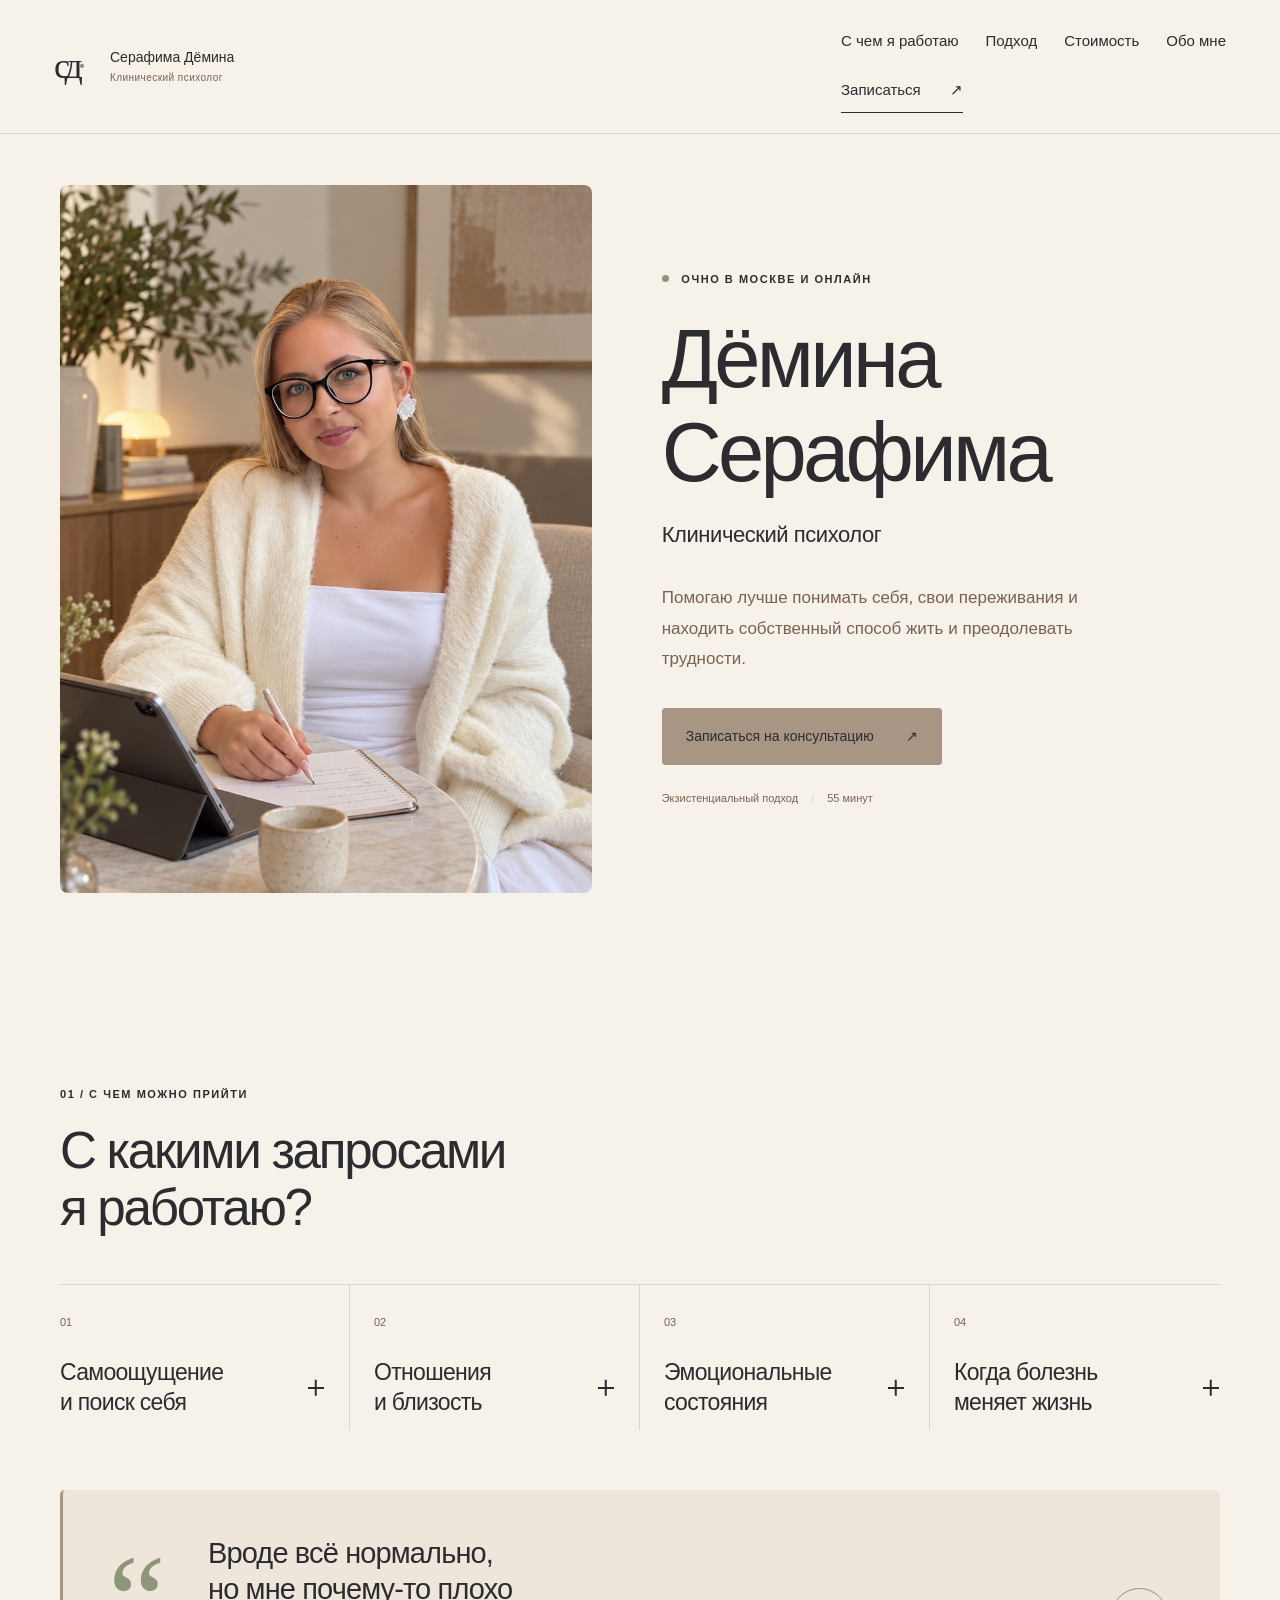
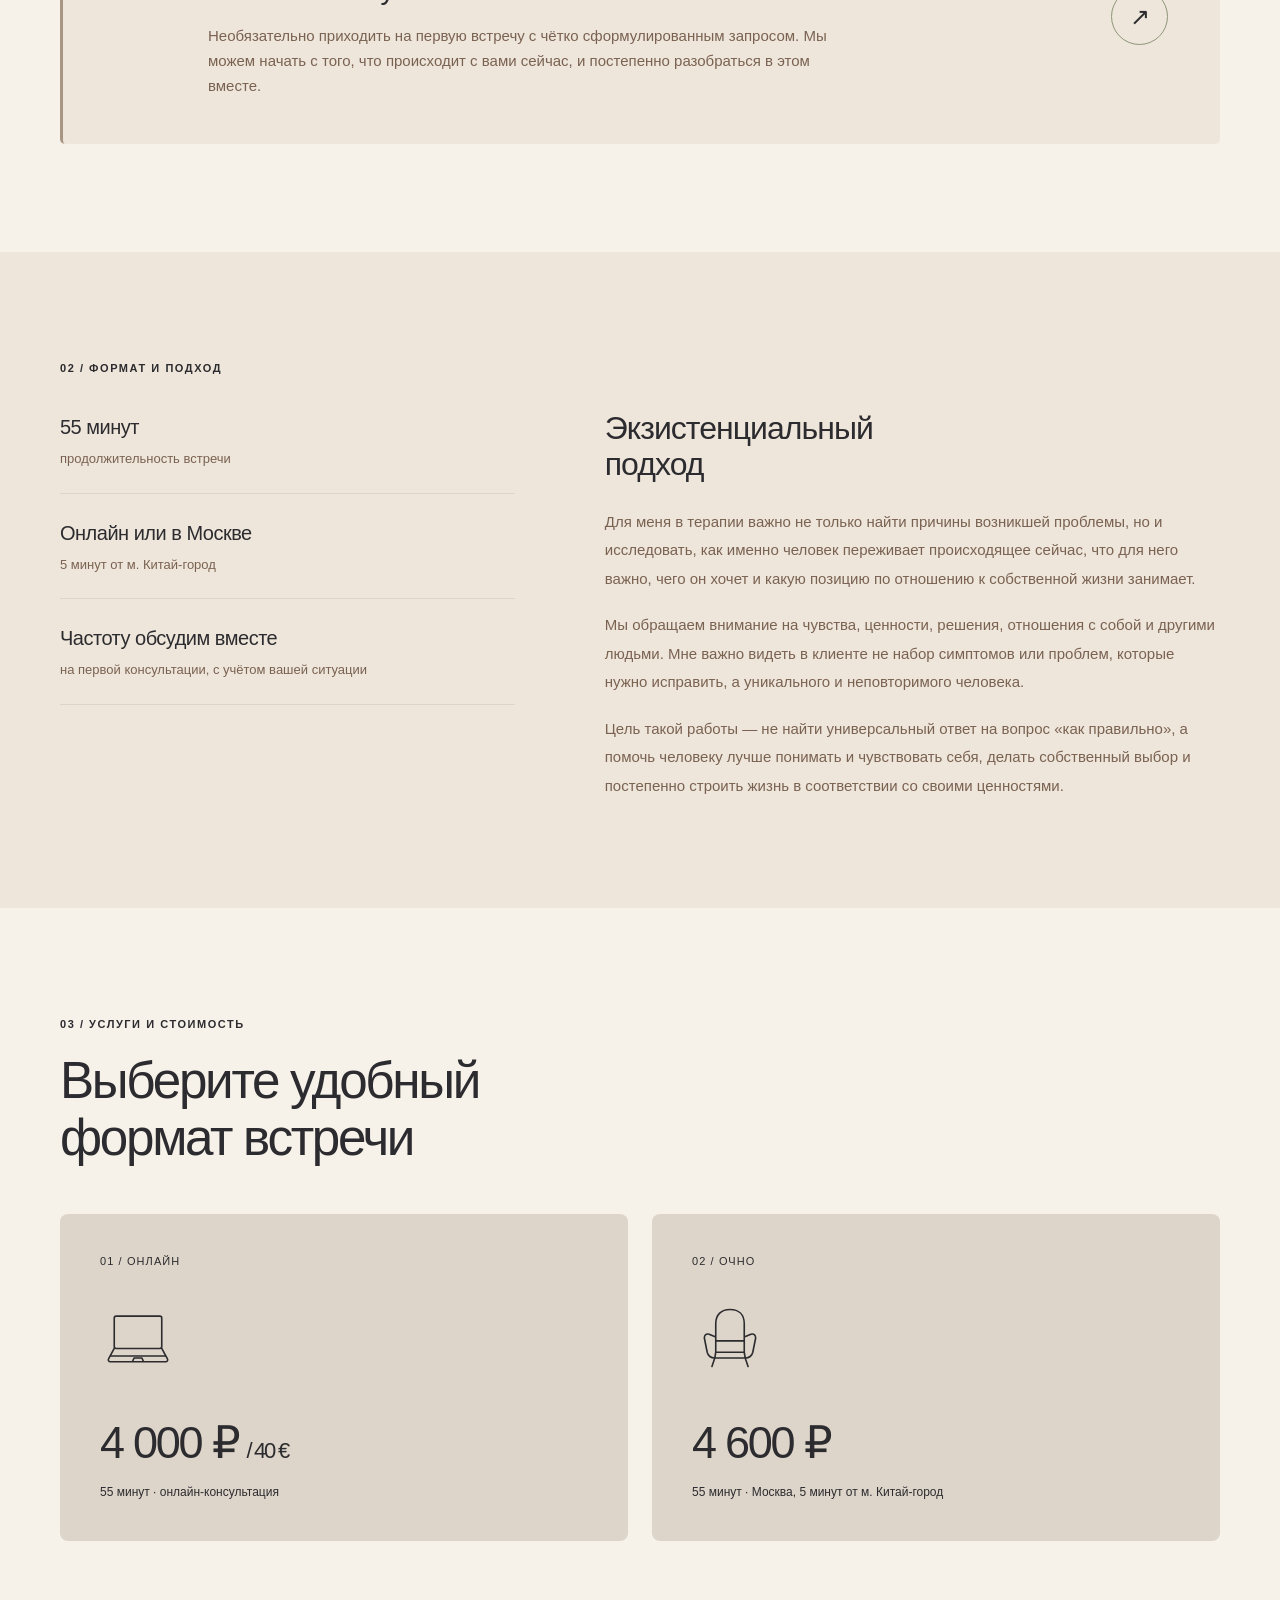
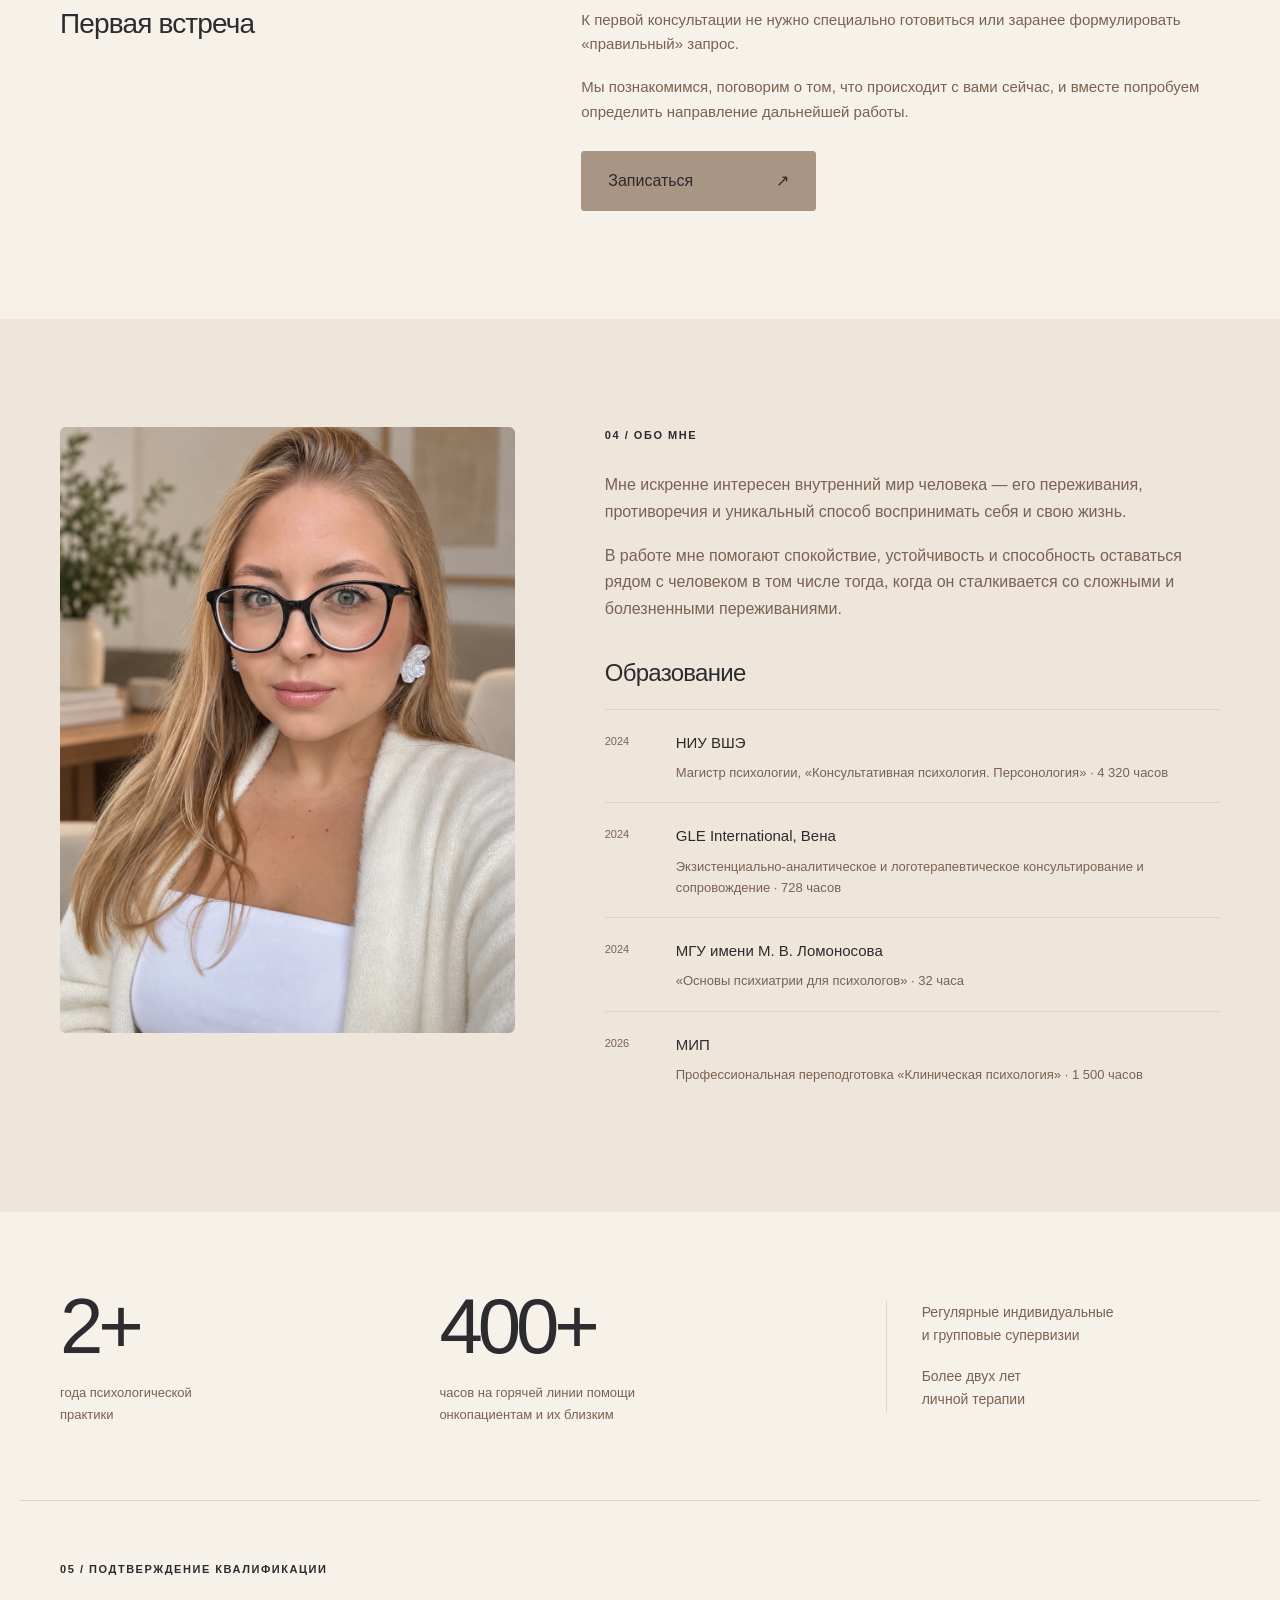
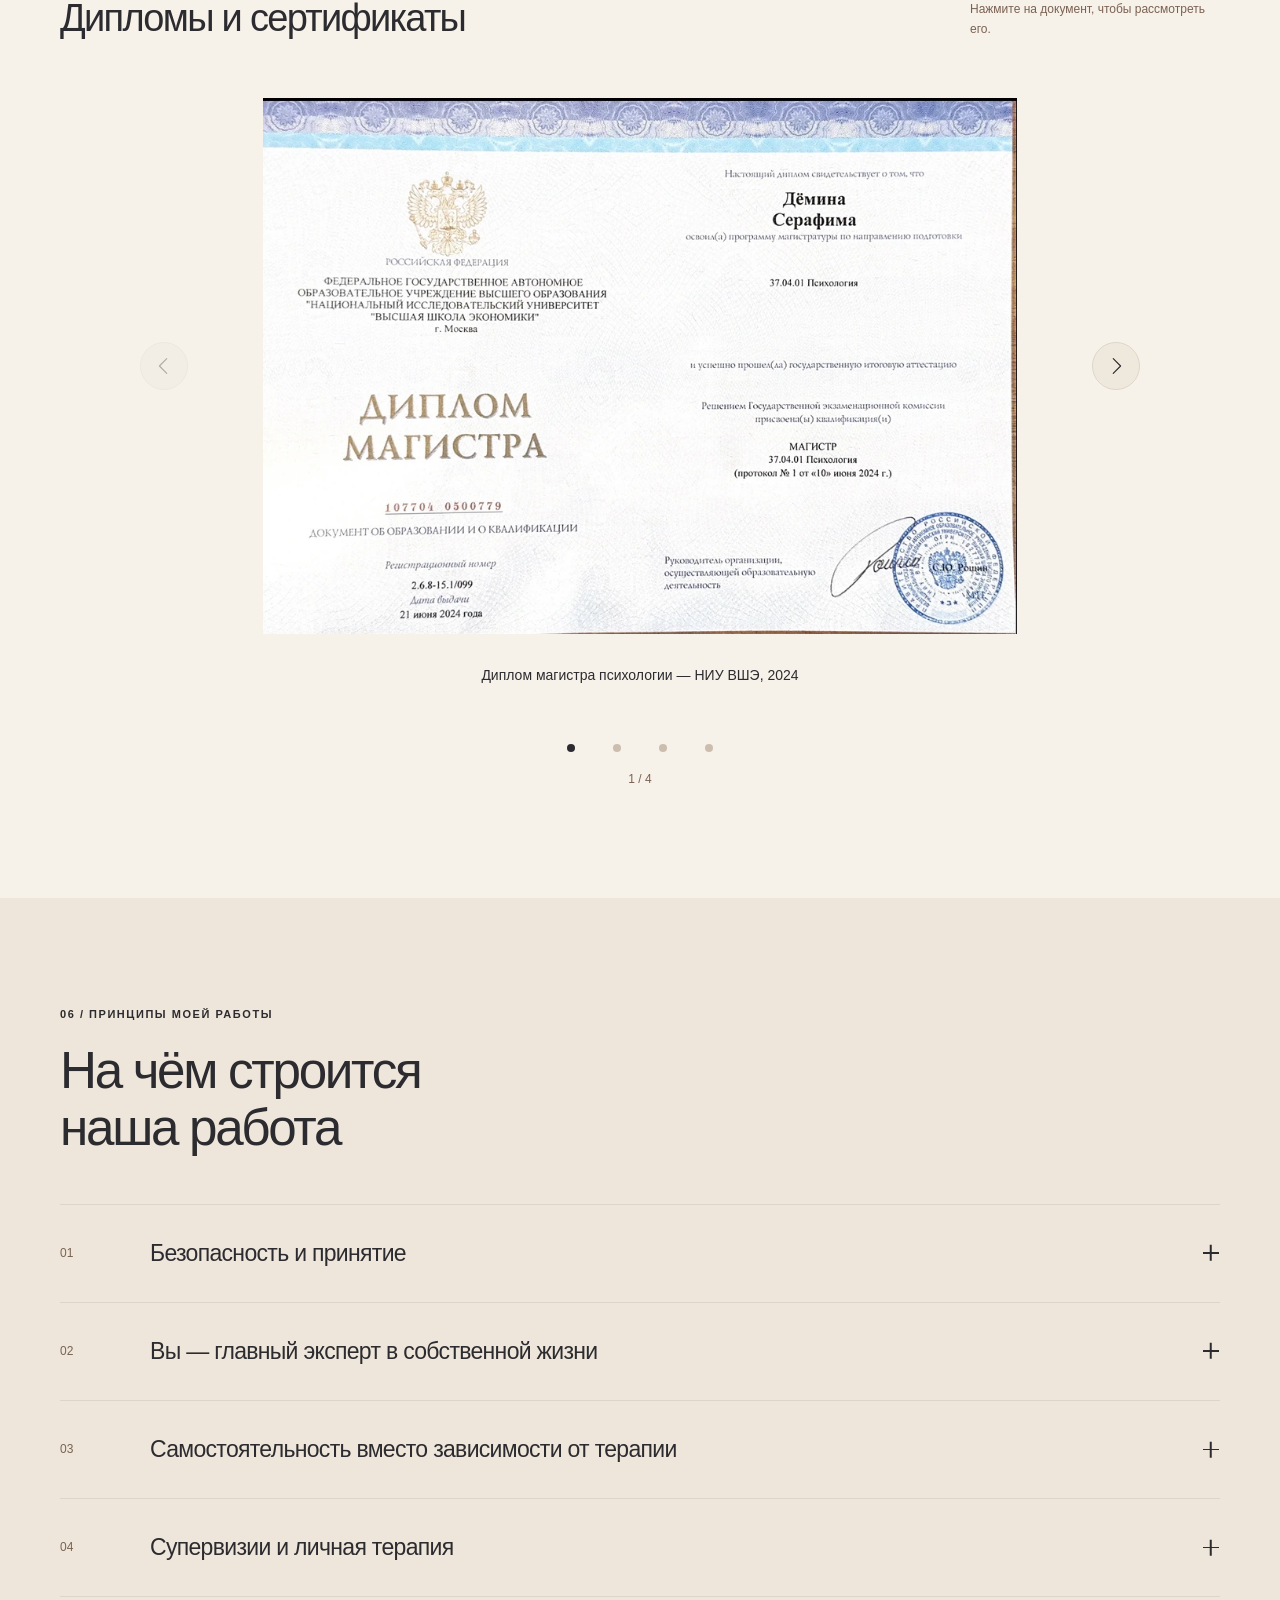
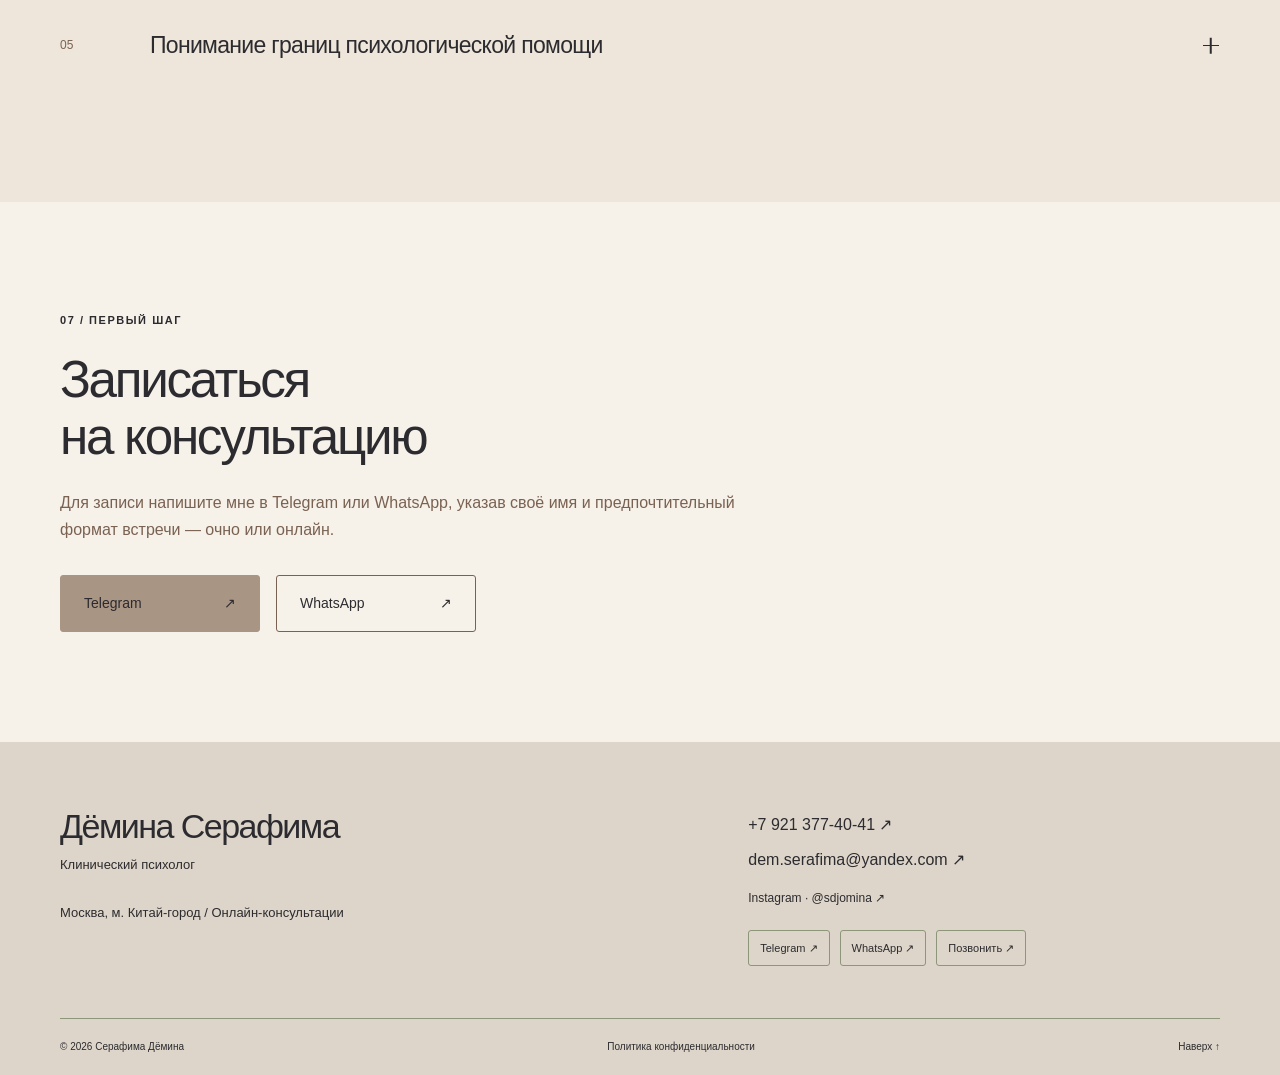
==== commit 09c77635: "Launch approved website and enable indexing of primary domain" ====
--- a/site/index.html
+++ b/site/index.html
@@ -4,7 +4,9 @@
   <meta charset="utf-8"><meta name="viewport" content="width=device-width,initial-scale=1">
   <title>Серафима Дёмина — клинический психолог</title>
   <meta name="description" content="Серафима Дёмина. Клинический психолог, экзистенциальный подход. Консультации онлайн и в Москве, у метро Китай-город. 55 минут.">
-  <meta name="robots" content="noindex,nofollow">
+  <meta name="robots" content="index,follow">
+  <link rel="canonical" href="https://serafima-demina.com/">
+  <meta property="og:url" content="https://serafima-demina.com/">
   <meta name="theme-color" content="#F6F1E9">
   <meta property="og:title" content="Серафима Дёмина — клинический психолог">
   <meta property="og:description" content="Понимать себя и находить собственный способ жить. Очно в Москве и онлайн.">
@@ -14,7 +16,6 @@
 </head>
 <body>
 <a class="skip" href="#main">Перейти к содержимому</a>
-<div class="review-bar" id="review-bar">Версия для согласования <span>Фотографии и дипломы добавлены</span><button type="button" aria-label="Скрыть сообщение о версии" id="hide-review">×</button></div>
 <header class="header"><div class="header-inner">
   <a class="wordmark" href="#home"><span class="monogram" aria-hidden="true">сд<span>·</span></span><span>Серафима Дёмина<small>Клинический психолог</small></span></a>
   <button type="button" class="menu-toggle" aria-expanded="false" aria-controls="navigation">Меню <span aria-hidden="true">☰</span></button>
--- a/site/style.css
+++ b/site/style.css
@@ -32,7 +32,9 @@
 .wordmark small{font-size:10px;color:var(--muted);display:block;margin-top:5px;letter-spacing:.045em}
 .monogram{font-family:Georgia,serif;font-size:36px;letter-spacing:-.15em;display:block;width:43px}
 .monogram span{color:var(--olive)}
-.header nav{display:flex;align-items:center;gap:27px;font-size:12px}
+.header nav{display:grid;grid-template-columns:repeat(4,max-content);align-items:center;gap:6px 27px;font-size:15px}
+.header nav a{white-space:nowrap}
+.header nav .nav-cta{grid-column:1/-1;justify-self:start}
 .header nav a{padding-block:9px}
 .nav-cta{border-bottom:1px solid var(--ink)}
 .nav-cta span{margin-left:25px}
@@ -215,7 +217,7 @@
 @media(min-width:1450px){.hero{padding-top:75px;padding-bottom:100px}
 }
 @media(max-width:1080px){.header-inner{padding:20px 32px}
-.header nav{gap:19px;font-size:11px}
+.header nav{column-gap:19px;font-size:13.75px}
 .hero{gap:40px}
 .hero h1{font-size:70px}
 .hero-intro{font-size:15px}
@@ -231,7 +233,7 @@
 .header-inner{padding:18px 25px;flex-wrap:wrap;gap:16px}
 .menu-toggle{display:flex;align-items:center;gap:15px;background:none;border:1px solid var(--line);border-radius:3px;font-size:12px;padding:9px 12px;color:var(--ink)}
 .header nav{display:none;width:100%;padding:10px 0 0;border-top:1px solid var(--line)}
-.header nav.is-open{display:flex;flex-wrap:wrap;gap:15px 24px}
+.header nav.is-open{display:grid;gap:6px 24px}
 .hero{gap:30px;padding-top:35px;padding-bottom:55px}
 .hero h1{font-size:52px}
 .hero .eyebrow{font-size:9px}
@@ -270,6 +272,8 @@
 }
 
 @media(max-width:560px){
+.header nav{font-size:clamp(11.75px,3.5vw,13.75px)}
+.header nav.is-open{column-gap:clamp(5px,1.5vw,8px)}
 .first-meeting-cta{width:100%}
 .approach-copy h3{font-size:27px}
 .approach-copy p{font-size:14px}
@@ -359,9 +363,10 @@
 .policy h1{font-size:35px}
 .policy p,.policy li{font-size:14px}
 }
-@media(max-width:360px){.principle-list h3{font-size:20px}}
+@media(max-width:360px){.header nav.is-open{column-gap:2px}
+.principle-list h3{font-size:20px}}
 @media(prefers-reduced-motion:reduce){html{scroll-behavior:auto}
-*{transition:none!important}
+*,*::before,*::after{transition:none!important}
 }
 @media print{.carousel-track{display:block;transform:none!important}
 .certificate-slide{display:block!important;break-inside:avoid}
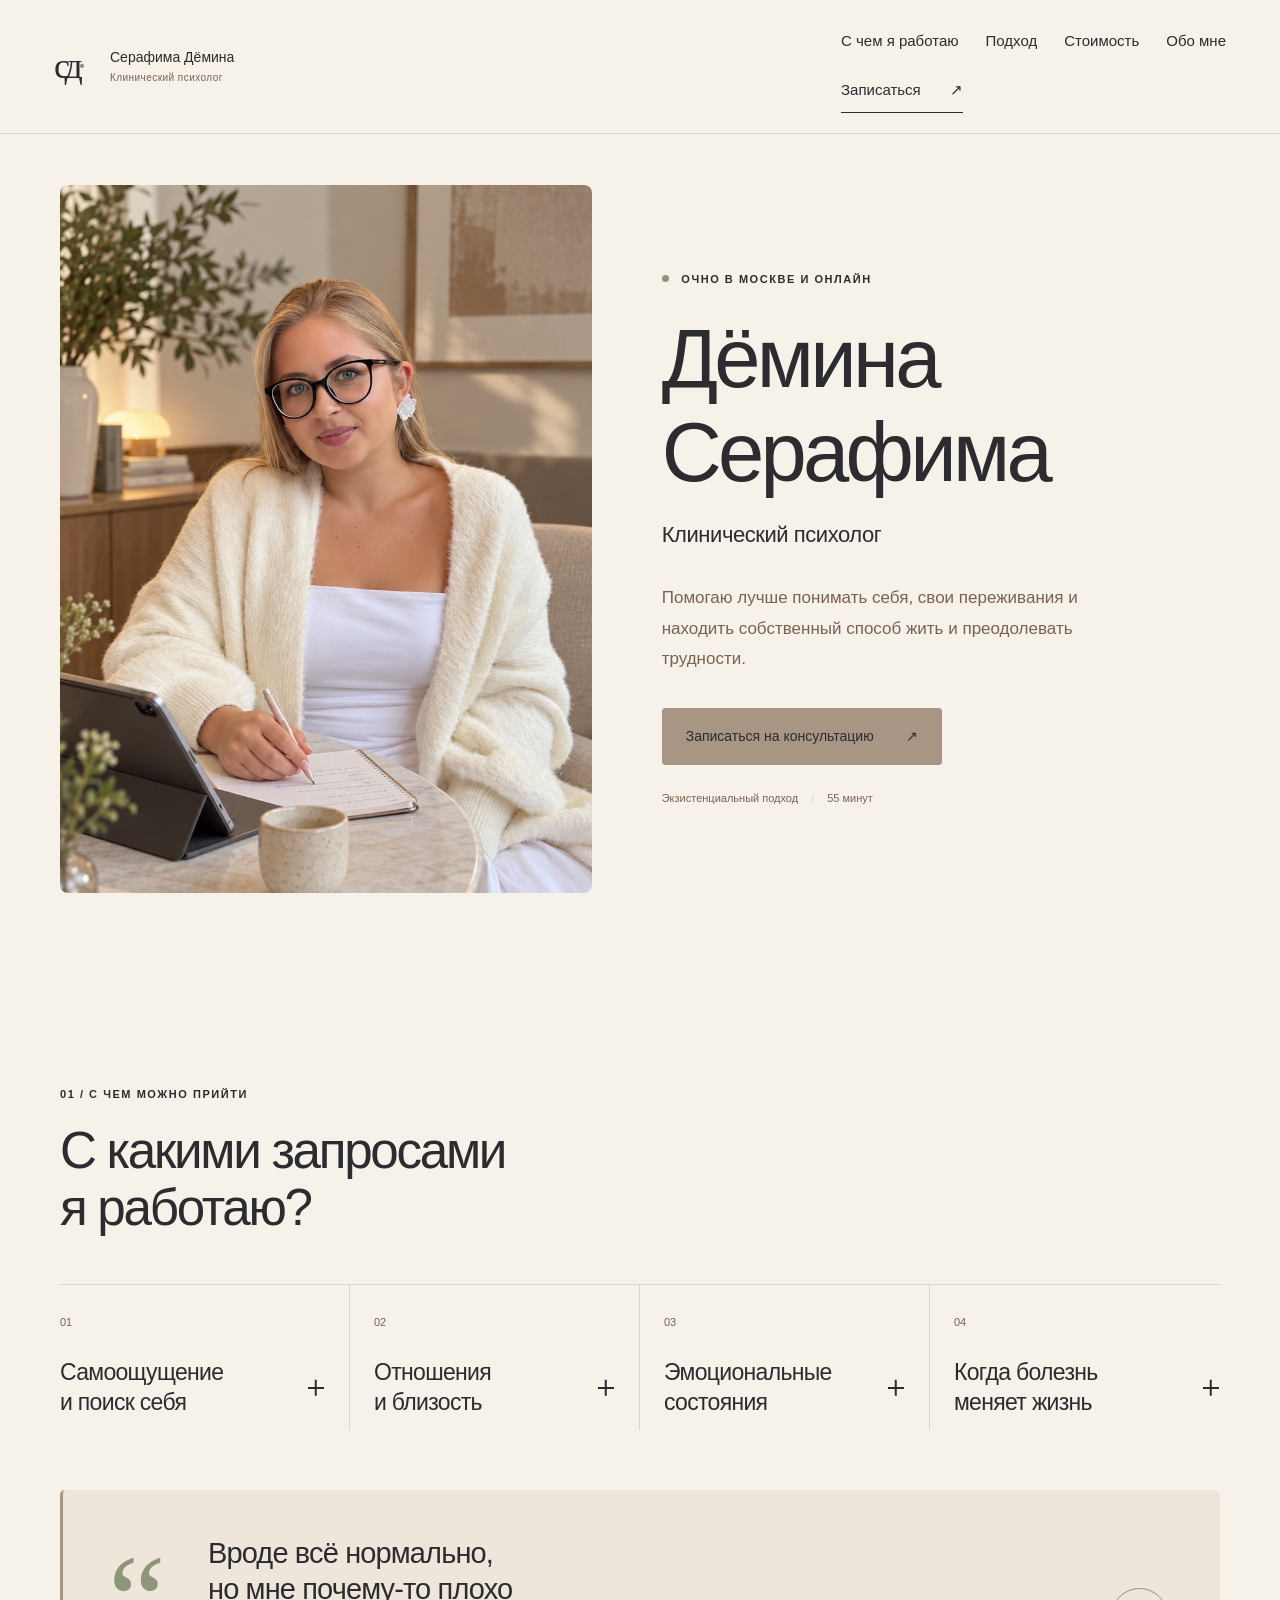
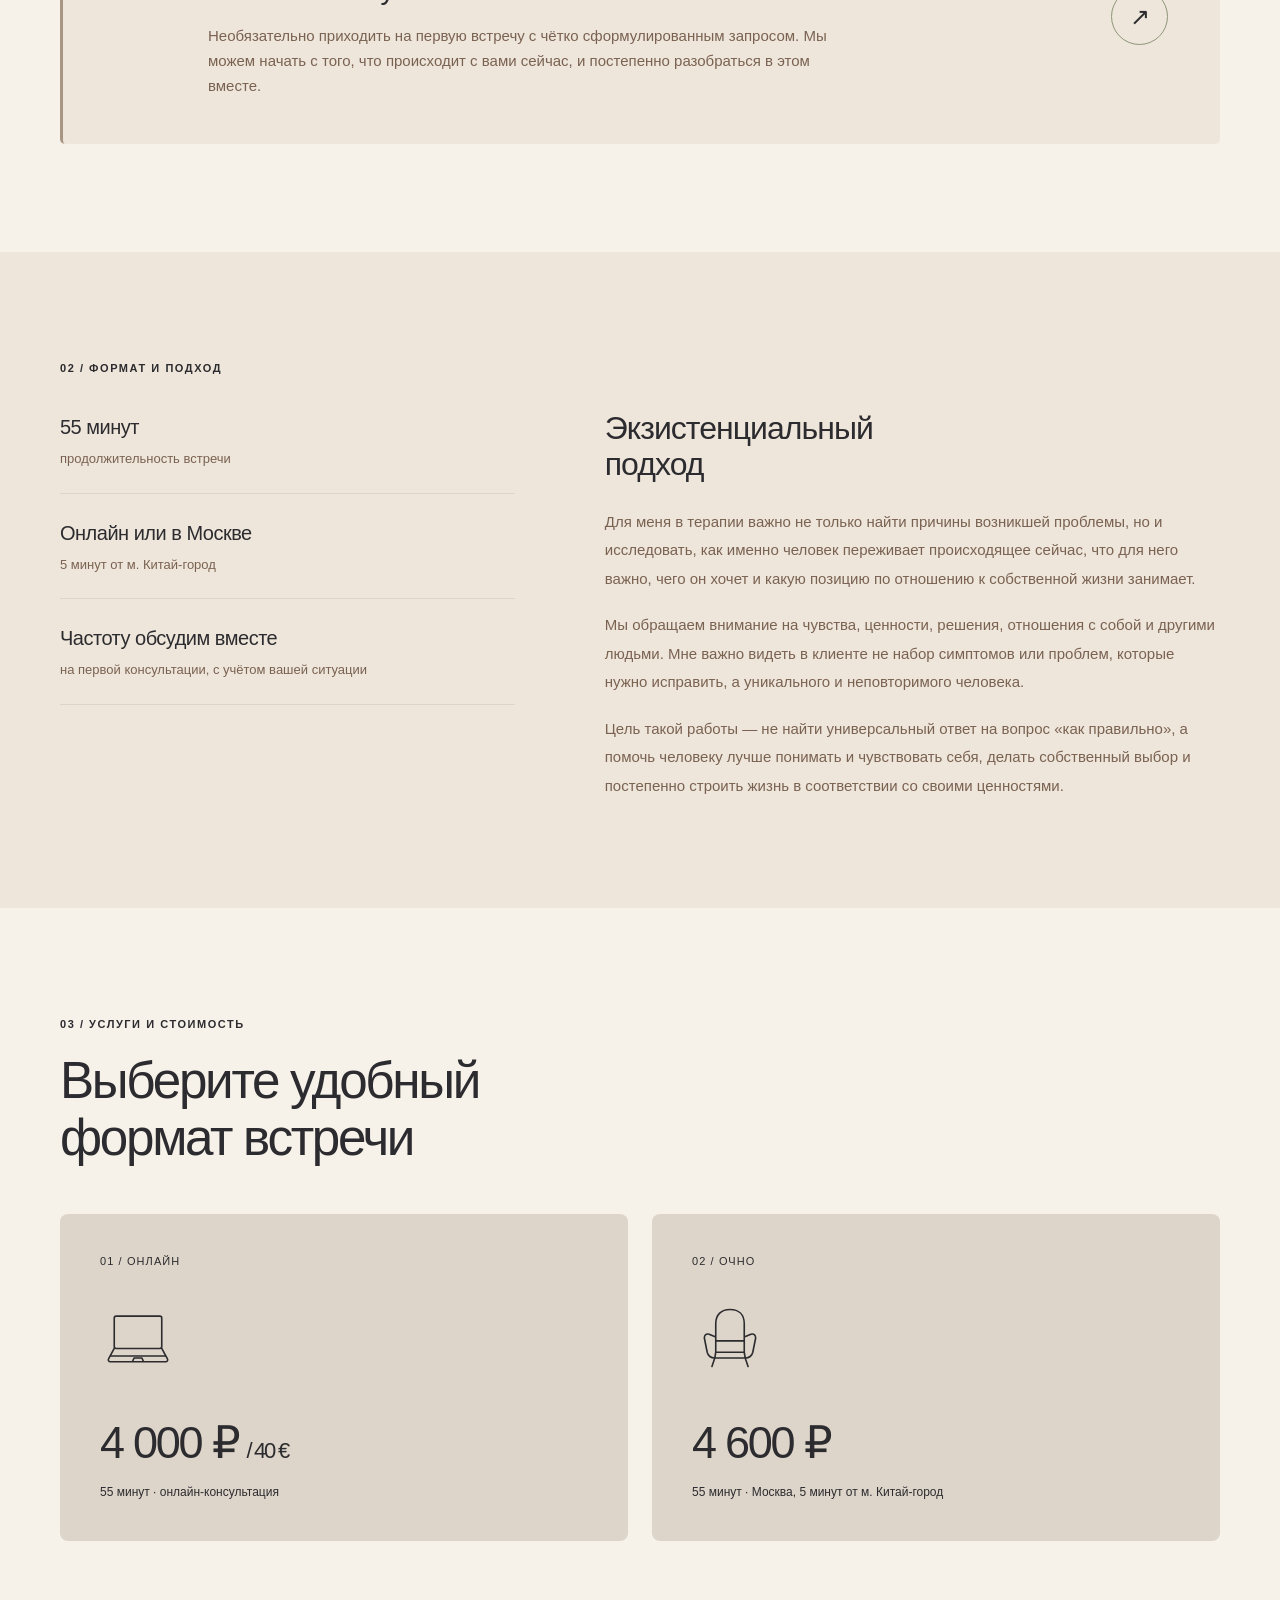
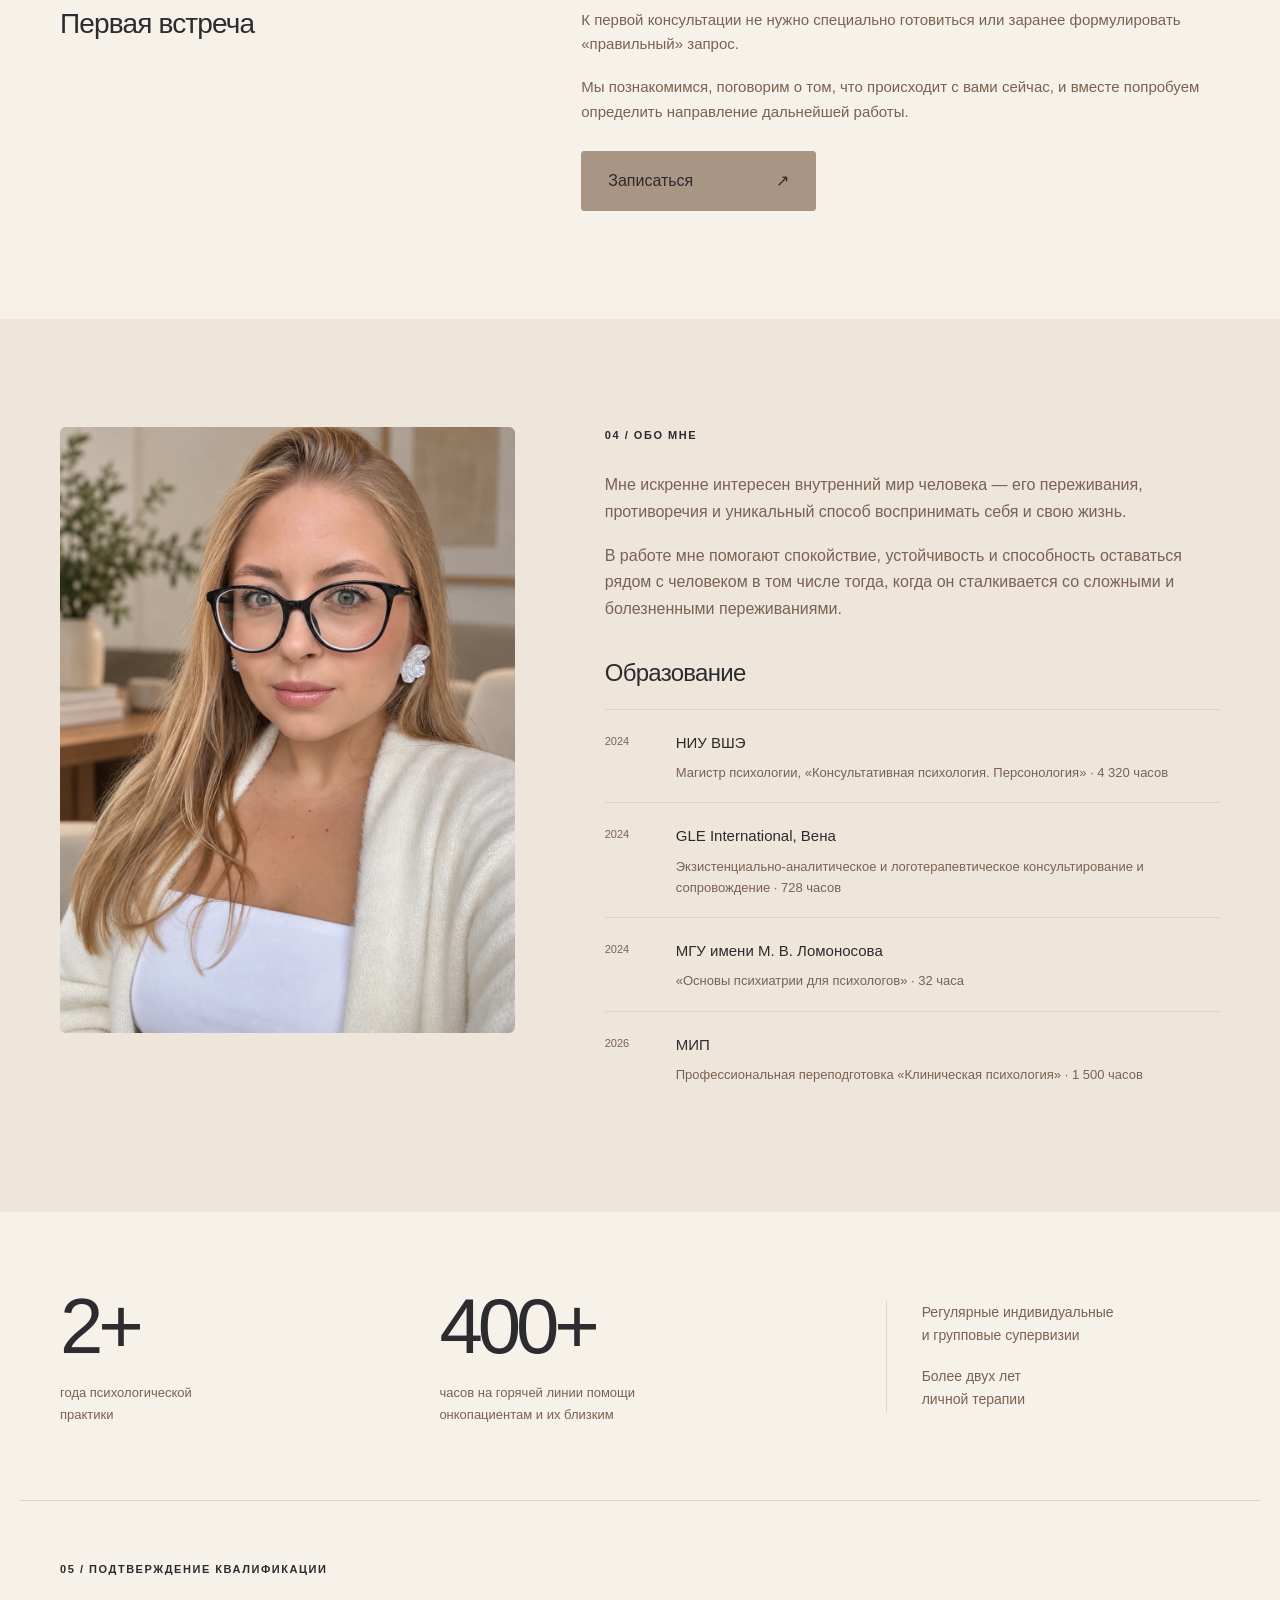
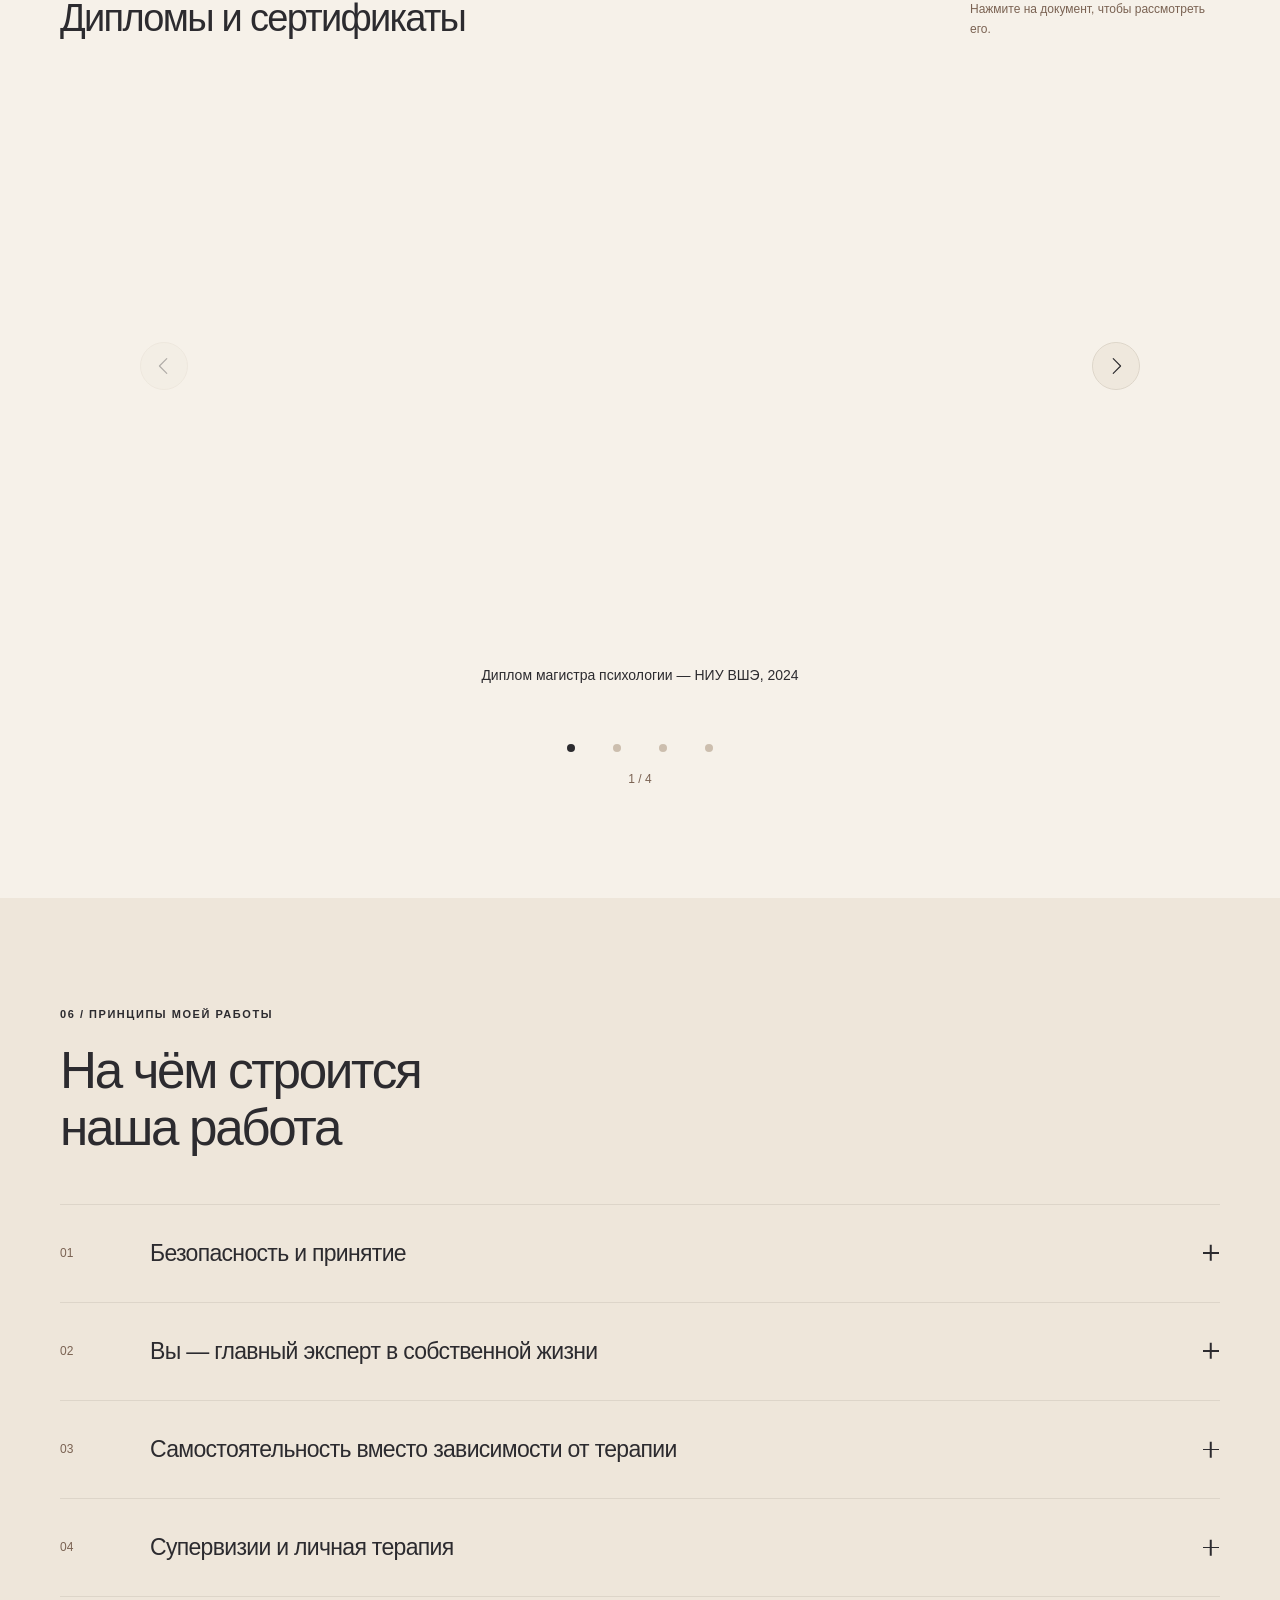
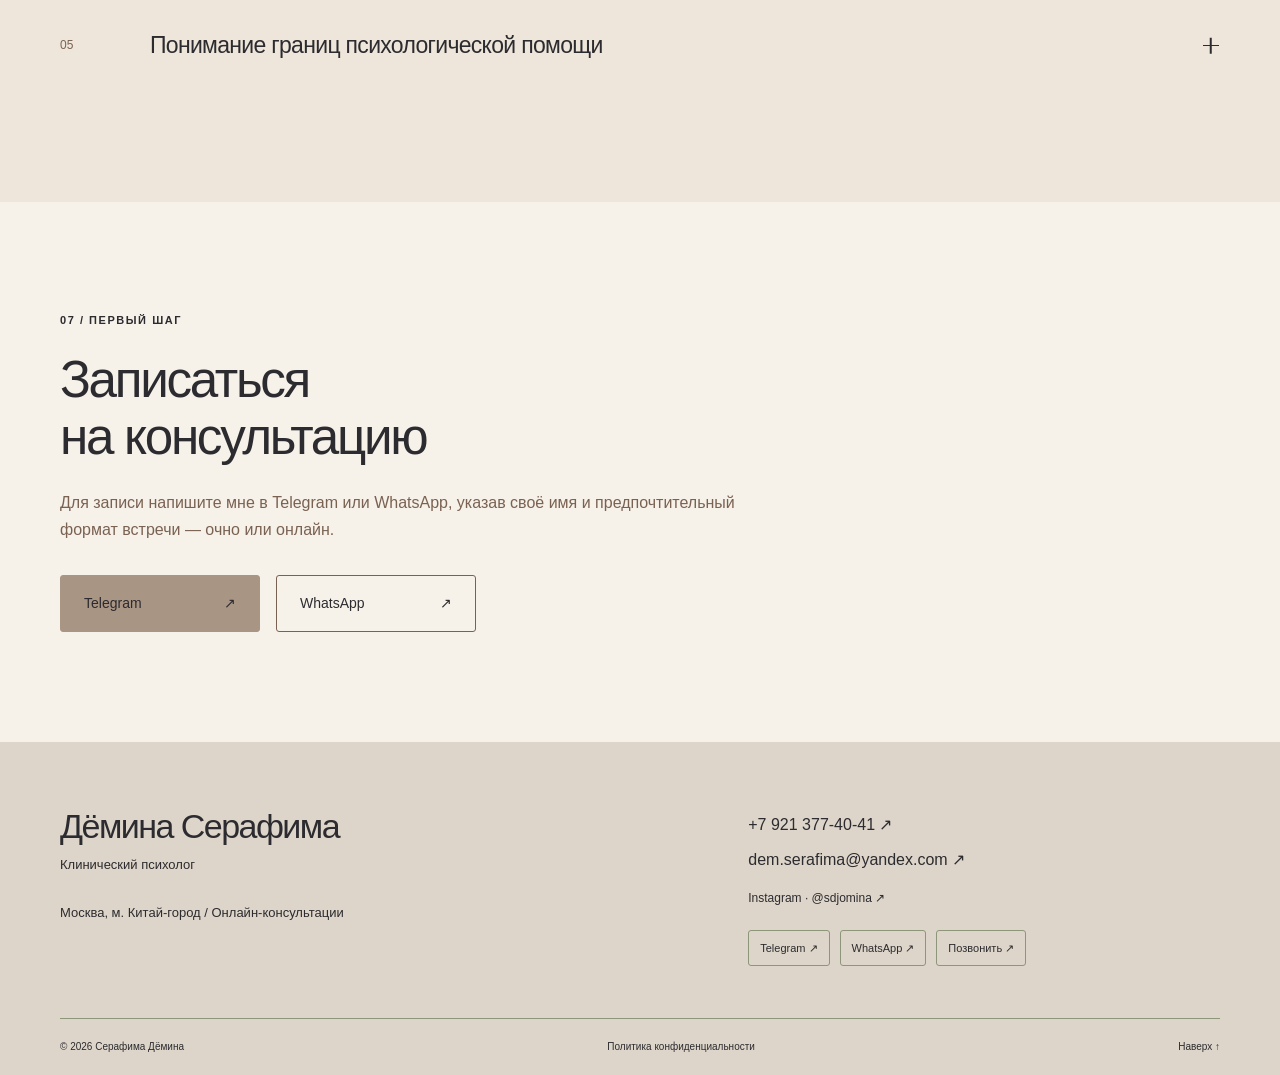
==== commit a87edf55: "Refresh launch scripts for visitors with cached review version" ====
--- a/site/index.html
+++ b/site/index.html
@@ -12,7 +12,7 @@
   <meta property="og:description" content="Понимать себя и находить собственный способ жить. Очно в Москве и онлайн.">
   <meta property="og:type" content="website">
   <link rel="icon" href="assets/favicon.svg" type="image/svg+xml">
-  <link rel="stylesheet" href="style.css"><script src="config.js" defer></script><script src="app.js" defer></script><script src="gallery.js" defer></script>
+  <link rel="stylesheet" href="style.css"><script src="config.js?v=20261103-launch" defer></script><script src="app.js?v=20261103-launch" defer></script><script src="gallery.js" defer></script>
 </head>
 <body>
 <a class="skip" href="#main">Перейти к содержимому</a>
